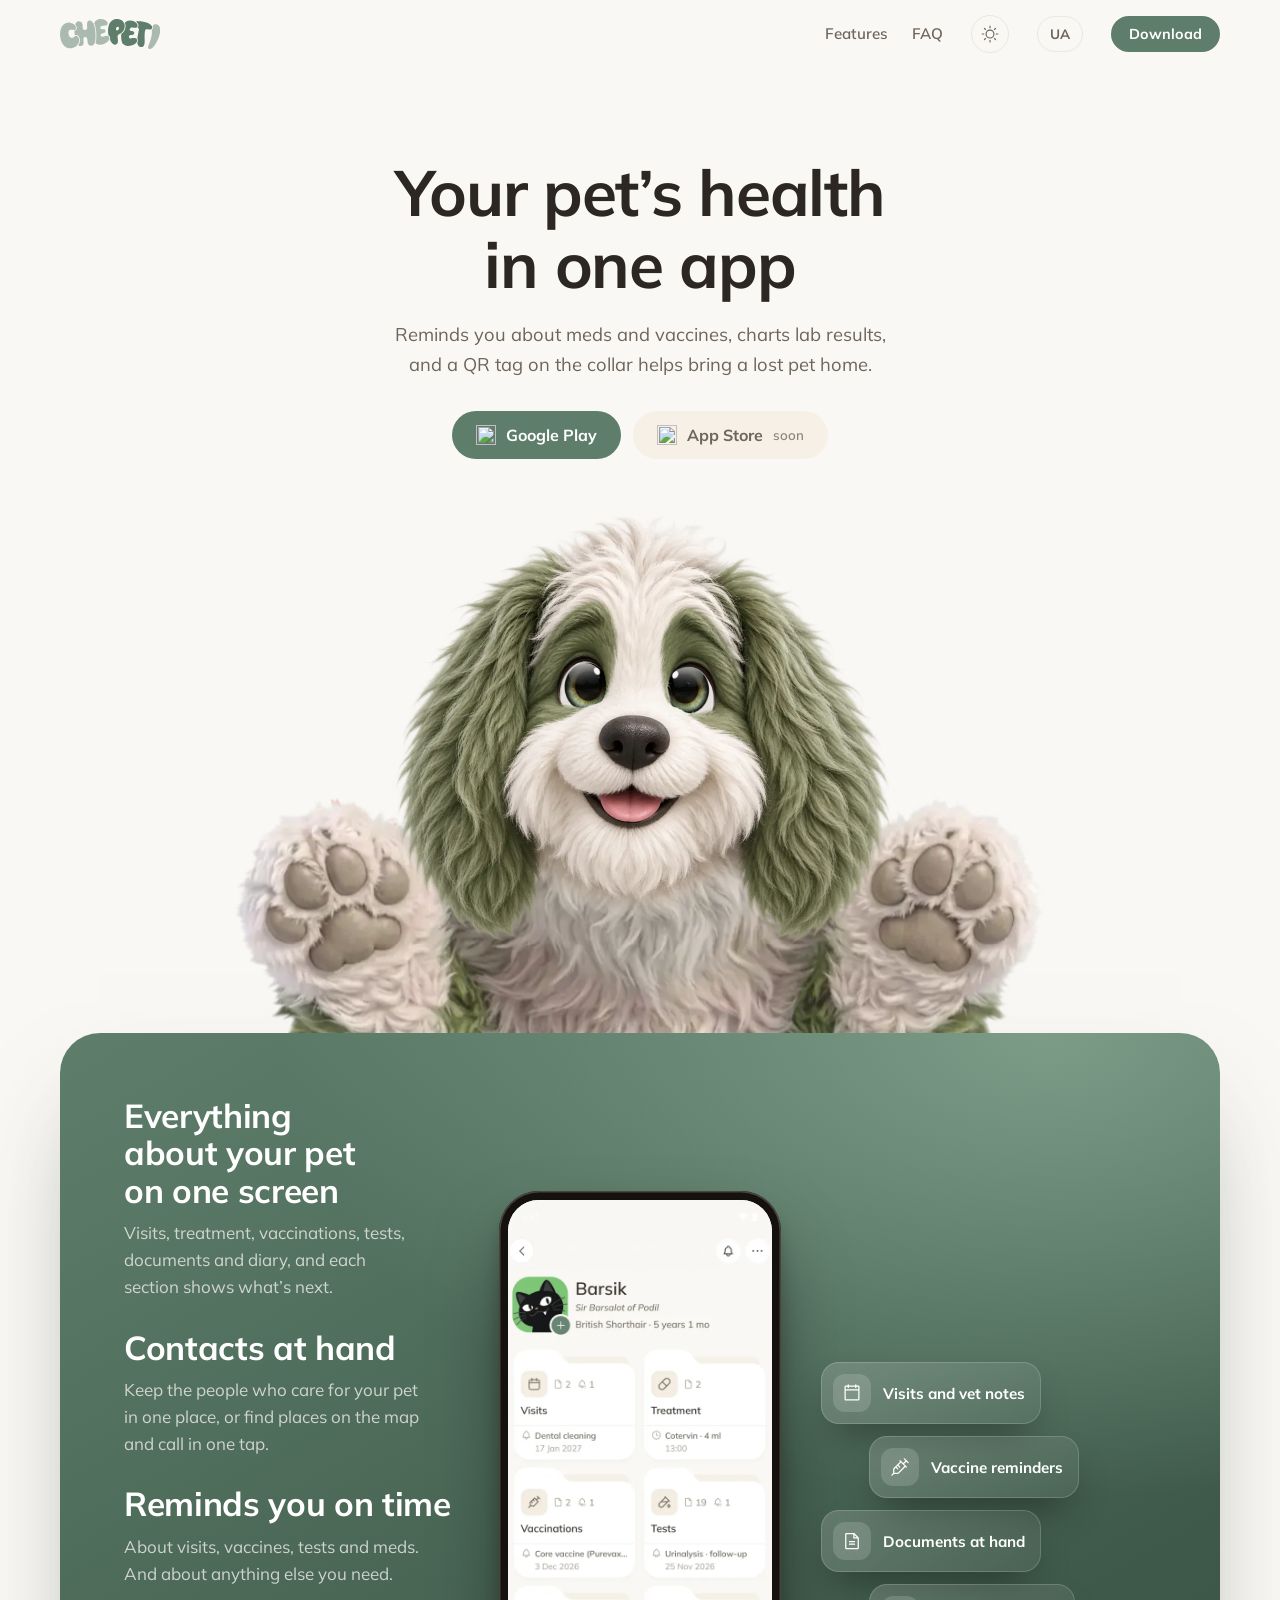
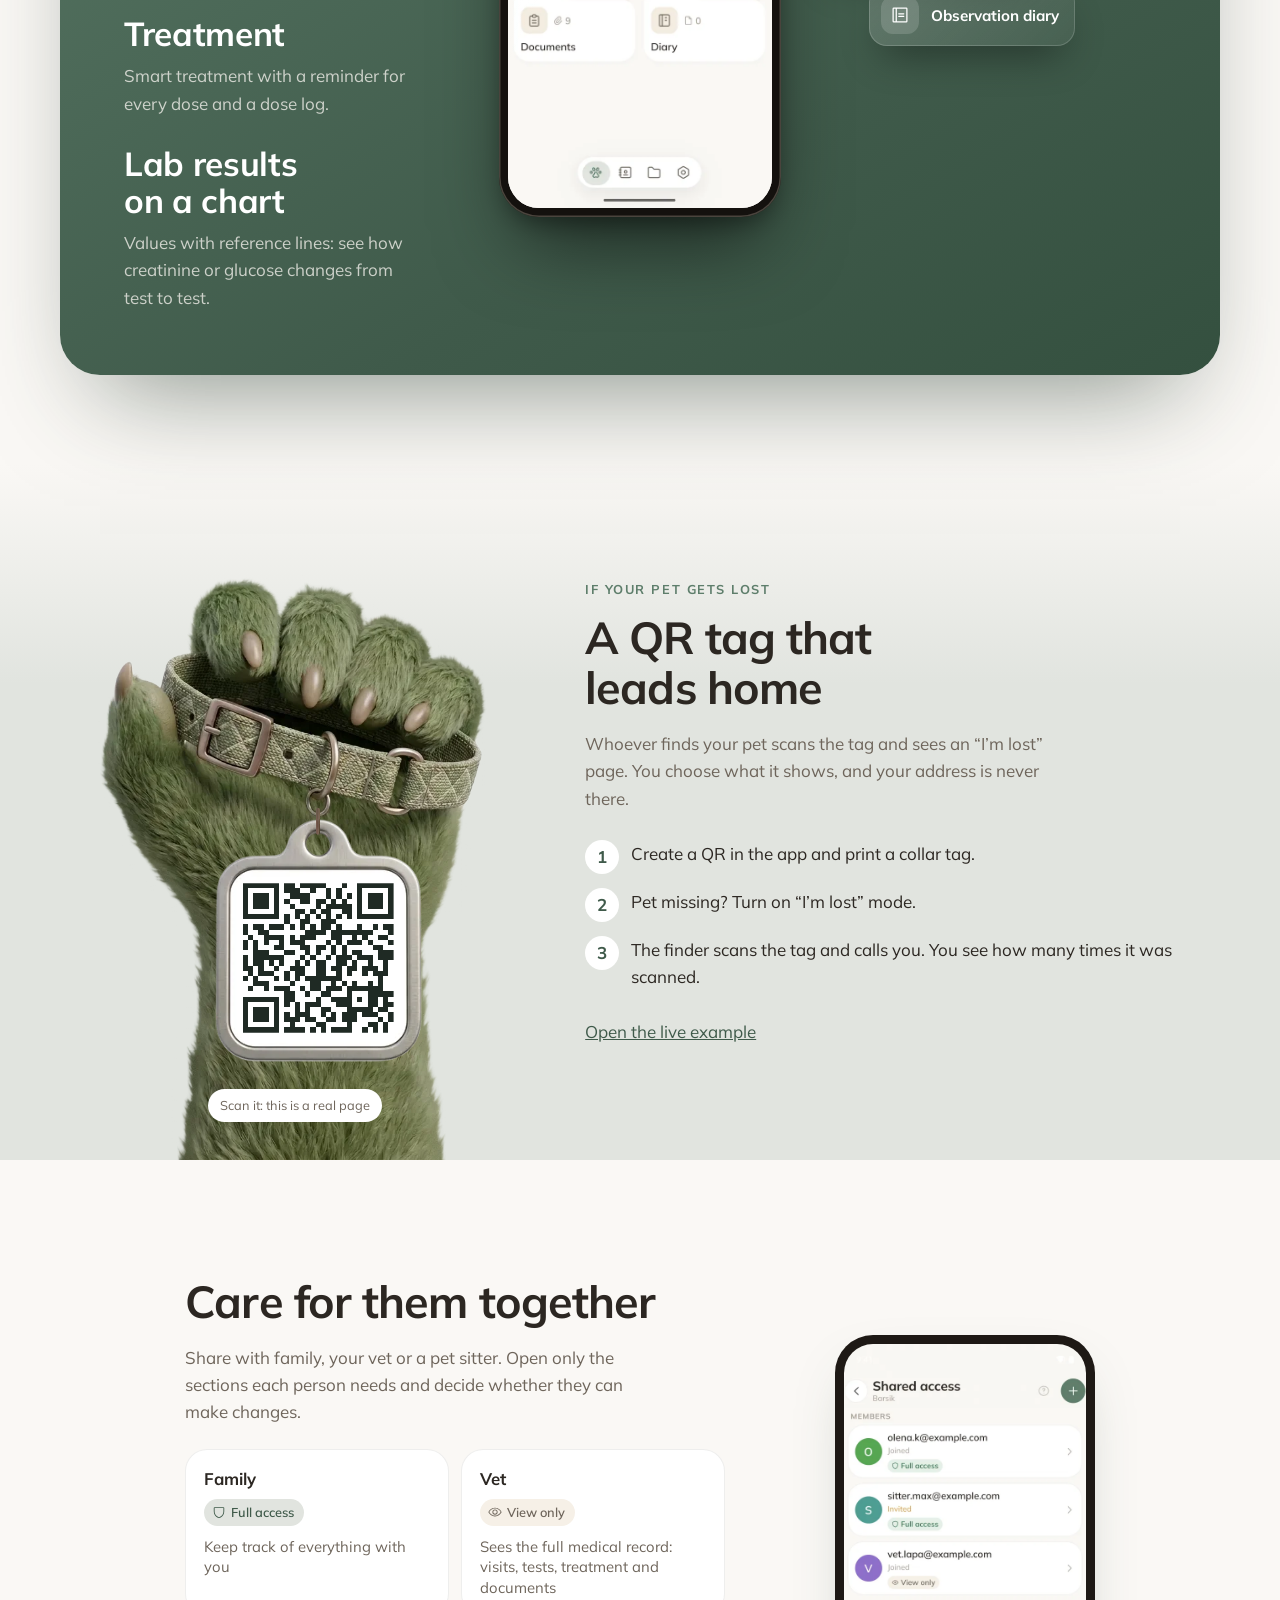
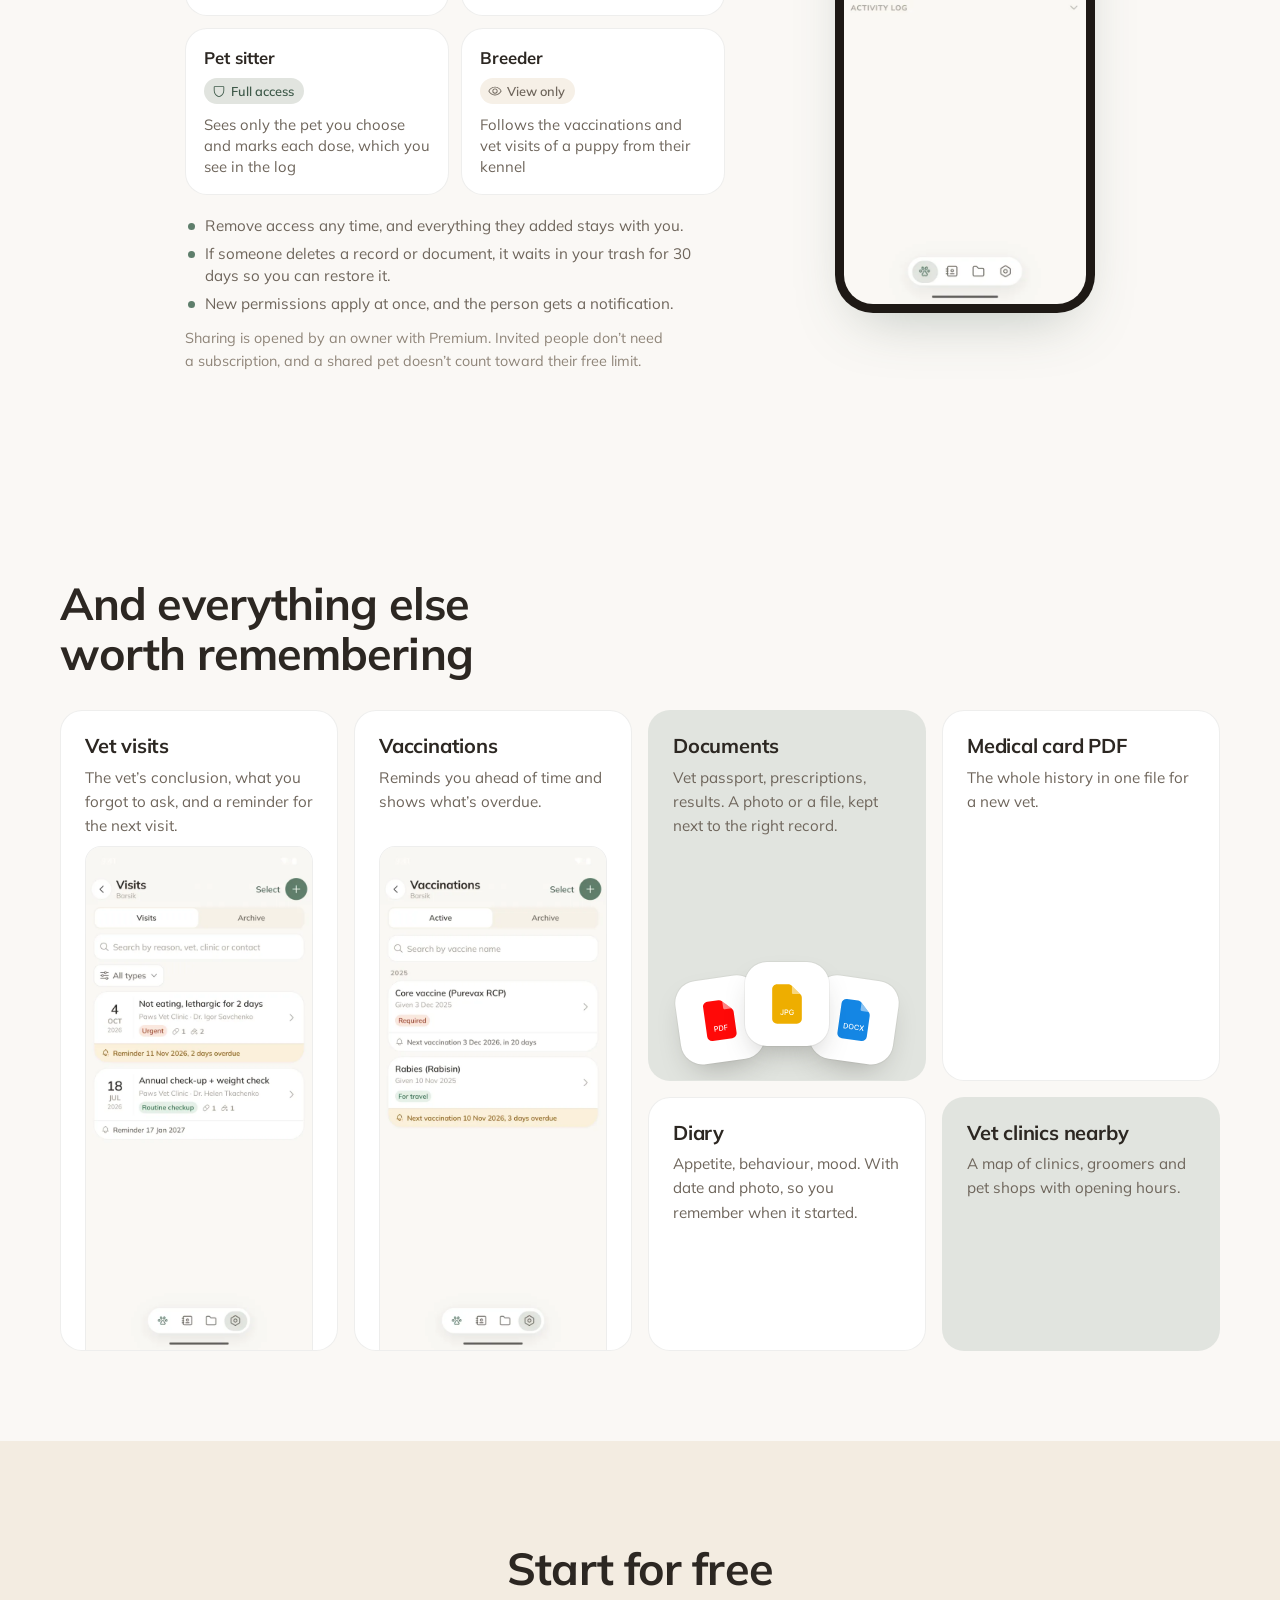
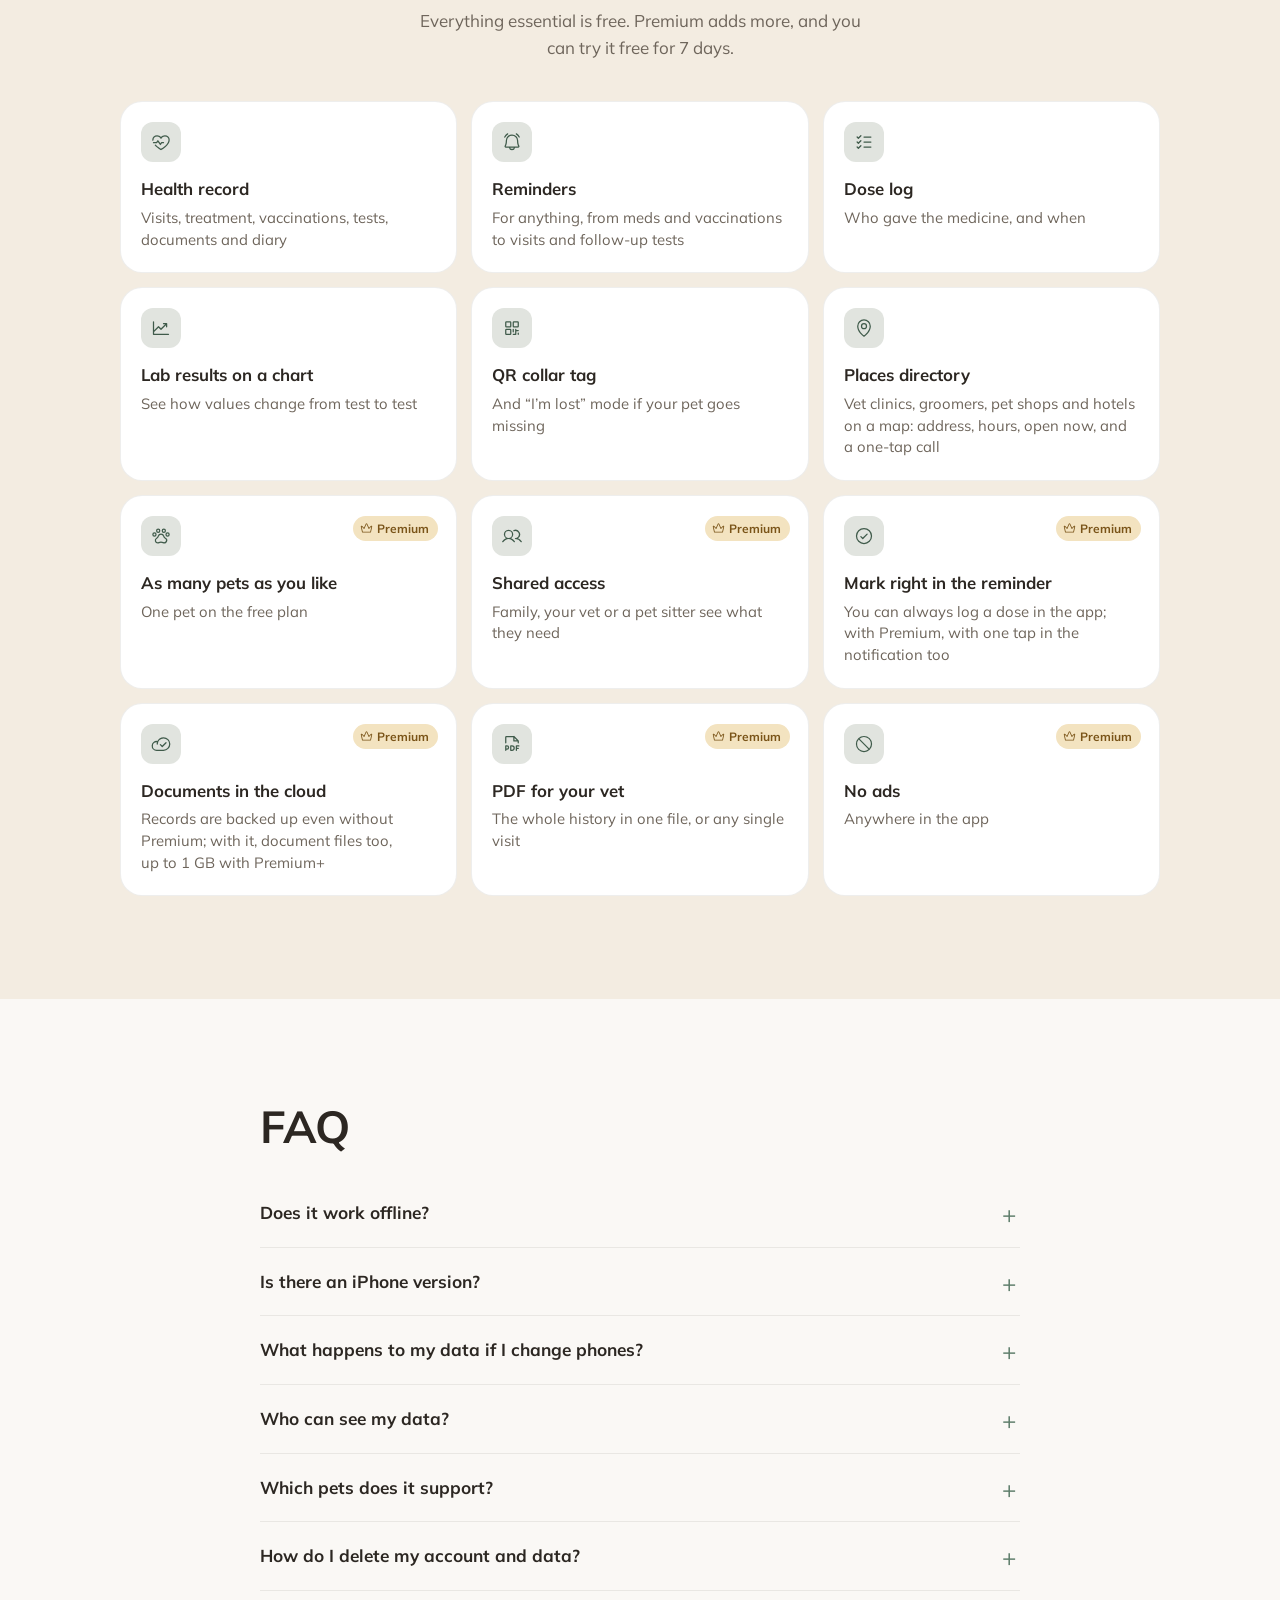
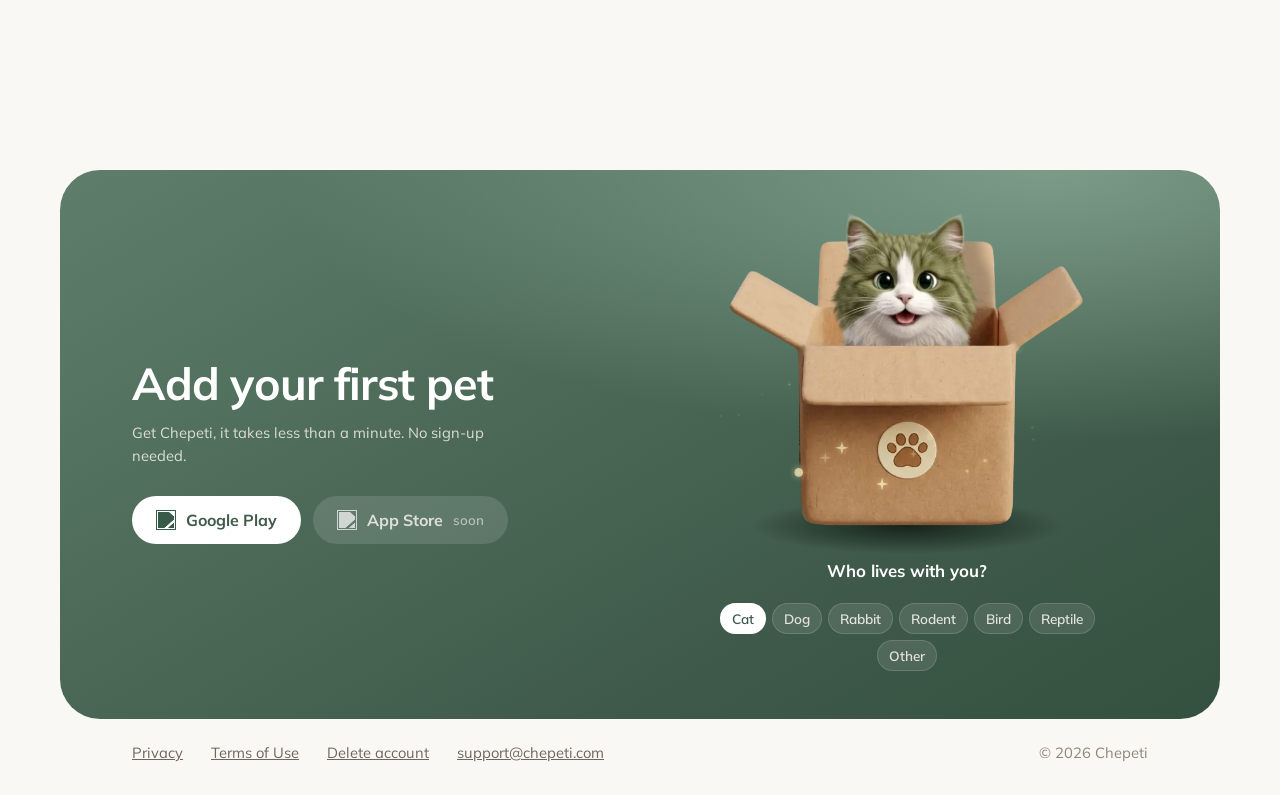
==== en/index.html @ 8994b9f1 "Лендінг: коробка — тінь на підлозі, рухається в такт хитанню Co-Authored-By: Claude Opus 5.5 <norepl" ====
<!DOCTYPE html>
<html lang="en">
<head>
<meta charset="utf-8">
<meta name="viewport" content="width=device-width, initial-scale=1">
<title>Chepeti: your pet’s vaccines, meds and tests in one app</title>
<meta name="description" content="Medication and vaccine reminders, lab results on a chart, documents, family sharing and a QR collar tag to bring a lost pet home.">
<link rel="canonical" href="https://chepeti.com/en/">
<link rel="alternate" hreflang="uk" href="https://chepeti.com/">
<link rel="alternate" hreflang="en" href="https://chepeti.com/en/">
<link rel="alternate" hreflang="x-default" href="https://chepeti.com/en/">
<meta name="theme-color" content="#FAF8F5" media="(prefers-color-scheme: light)">
<meta name="theme-color" content="#19120E" media="(prefers-color-scheme: dark)">
<meta property="og:type" content="website">
<meta property="og:title" content="Chepeti: your pet’s vaccines, meds and tests in one app">
<meta property="og:description" content="Medication and vaccine reminders, lab results on a chart, documents, family sharing and a QR collar tag to bring a lost pet home.">
<meta property="og:url" content="https://chepeti.com/en/">
<meta property="og:image" content="https://chepeti.com/assets/og-en.png">
<meta property="og:image:width" content="1200">
<meta property="og:image:height" content="630">
<meta name="twitter:card" content="summary_large_image">
<meta property="og:locale" content="en_US">
<link rel="icon" href="/assets/favicon.png">
<link rel="preload" href="/assets/fonts/Mulish_700Bold.ttf" as="font" type="font/ttf" crossorigin>
<link rel="stylesheet" href="/assets/landing.css?v=44ab7dd6">
<script>document.documentElement.classList.add('js');try{var th=localStorage.getItem('theme');if(th)document.documentElement.dataset.theme=th}catch(e){}</script>
<script src="https://cdnjs.cloudflare.com/ajax/libs/gsap/3.12.5/gsap.min.js" defer></script>
<script src="https://cdnjs.cloudflare.com/ajax/libs/gsap/3.12.5/ScrollTrigger.min.js" defer></script>
<script type="application/ld+json">{"@context": "https://schema.org", "@type": "MobileApplication", "name": "Chepeti", "operatingSystem": "Android", "applicationCategory": "LifestyleApplication", "inLanguage": ["uk", "en"], "description": "Medication and vaccine reminders, lab results on a chart, documents, family sharing and a QR collar tag to bring a lost pet home.", "url": "https://chepeti.com/en/", "installUrl": "https://play.google.com/store/apps/details?id=com.chepeti.app", "offers": {"@type": "Offer", "price": "0", "priceCurrency": "USD"}}</script>
<script type="application/ld+json">{"@context": "https://schema.org", "@type": "FAQPage", "mainEntity": [{"@type": "Question", "name": "Does it work offline?", "acceptedAnswer": {"@type": "Answer", "text": "Yes. Data lives on your phone and reminders arrive without a connection. You need internet for cloud backup, sharing and the QR page. Anything you add offline stays on your phone and goes to the cloud once you’re back online."}}, {"@type": "Question", "name": "Is there an iPhone version?", "acceptedAnswer": {"@type": "Answer", "text": "It’s on the way. Chepeti is on Google Play now, and the iPhone version is coming to the App Store."}}, {"@type": "Question", "name": "What happens to my data if I change phones?", "acceptedAnswer": {"@type": "Answer", "text": "If you’ve added and confirmed your email, sign in on the new phone and all your records come back: visits, treatment, vaccinations, tests and diary. With Premium, your document files come back too."}}, {"@type": "Question", "name": "Who can see my data?", "acceptedAnswer": {"@type": "Answer", "text": "Only you. Without an account everything stays on your phone; an account is only for cloud backup, QR and sharing. Analytics turn on only with your consent, and you can delete everything in one tap in the app."}}, {"@type": "Question", "name": "Which pets does it support?", "acceptedAnswer": {"@type": "Answer", "text": "Cats, dogs, rabbits, rodents, birds, reptiles and more."}}, {"@type": "Question", "name": "How do I delete my account and data?", "acceptedAnswer": {"@type": "Answer", "text": "In the app: Profile, then “Data and privacy”. Or on the account deletion page."}}]}</script>
</head>
<body>
<svg class="grid-bg" aria-hidden="true"></svg>
<header class="top"><div class="wrap">
  <a class="brand" href="/en/"><svg role="img" aria-label="Chepeti" xmlns="http://www.w3.org/2000/svg" viewBox="0 0 190.1 56.87"><defs><style>.lg-1{opacity:.5;}.lg-1,.lg-2{fill:currentColor;}</style></defs><path class="lg-1" d="M175.93,18.17c-.34.9-.87,1.61-1.55,2.14-.04.72-.07,1.66-.08,2.83l-.08,2.92c-.08,2.33-.28,4.26-.58,5.71-.71,3.45-1.69,6.97-2.91,10.46-.39,1.13-.88,2.46-1.45,3.99l-.66,1.69c-.22.62-.42,1.13-.58,1.55-.91,2.53-1.08,3.8-1.06,4.41.01,1.02.46,1.75,1.39,2.34,1.94,1.23,4.21.7,6.94-1.63,2.57-2.19,5.15-5.65,7.67-10.27,2.43-4.47,4.31-9.14,5.6-13.89,1.38-4.95,1.83-8.98,1.32-12h0c-.31-2.01-1.02-3.74-2.1-5.17-.97-1.26-2.17-2.21-3.55-2.8-1.01-.45-2.03-.68-3.04-.68-.29,0-.59.02-.88.06-1.3.17-2.34.66-3.18,1.5-.52.53-.97,1.23-1.35,2.05.7,1.58.77,3.19.14,4.79Z"/><path class="lg-2" d="M174.58,14.4c-.09-.24-.17-.48-.3-.73-.04-.08-.11-.17-.16-.25-.7-1.21-1.86-2.4-3.52-3.53-3.66-2.49-8.64-4.25-14.82-5.22-2.27-.36-4.38-.53-6.31-.53-2.15,0-4.07.23-5.79.66,1.77,1.27,3.12,2.72,4.01,4.34,1.3,2.36,1.35,4.55.14,6.51-.23.38-.52.7-.82,1,1.41.53,2.3,1.33,2.58,2.42.09.35.24.98-1.5,9.38-.55,2.74-.98,5.12-1.25,7.08-.08.54-.15,1.06-.22,1.58.97,1.27,1.31,2.95.99,5.03-.17,1.06-.58,2.08-1.21,3.07.3,1.96.98,3.68,2.07,5.11,1.58,2.08,3.57,3.06,5.98,2.98,1.54-.06,2.74-.59,3.68-1.65,1.83-2.05,2.63-6.05,2.36-11.9-.24-4.96-.21-9.25.08-12.75.44-5.27,1.3-6.48,2.01-6.94.68-.44,1.71-.61,3.16-.52l3.59.36c1.37.12,2.44.03,3.21-.27.14-.05.26-.12.39-.19.3-.15.57-.33.8-.56.34-.34.6-.76.79-1.27.43-1.09.43-2.14.06-3.2Z"/><path class="lg-2" d="M133.84,16.86c.82-.45,1.93-.64,3.41-.61.46,0,1.08.04,1.85.11l.72.07h0l1.14.11c.96.08,1.77.08,2.44.01h0c.33-.03.64-.07.89-.14.3-.08.57-.18.83-.31.61-.3,1.09-.72,1.45-1.3.9-1.46.85-3.06-.17-4.9-.95-1.71-2.51-3.21-4.61-4.5-.19-.11-.35-.24-.54-.35-.1-.06-.21-.1-.31-.15h0c-.29-.15-.58-.28-.86-.42h0c-2.18-1.03-4.45-1.62-6.78-1.7-.13,0-.27,0-.4,0-2.91,0-5.56.83-7.87,2.47-.71.51-1.39,1.16-2.05,1.93.7,1.57,1.13,3.29,1.26,5.15.26,3.6-.59,7.07-2.54,10.29-1.44,2.38-3.35,4.34-5.66,5.87-.3,4.03-.18,7.76.39,11.09.7,4.03,1.95,6.9,3.73,8.52,1.74,1.6,4.07,2.59,6.95,2.95,2.66.33,5.49.09,8.4-.71,2.83-.76,5.26-1.92,7.22-3.45.87-.69,1.55-1.42,2.1-2.16.27-.37.49-.74.68-1.12.29-.58.51-1.16.61-1.75.22-1.39.07-2.51-.42-3.4-.18-.32-.4-.6-.67-.86-.24-.23-.5-.44-.81-.62-1.85-1.09-4.73-1.22-8.56-.38-1.42.32-2.6.21-3.53-.34-.85-.47-1.38-1.24-1.5-2.24-.1-.93.14-1.76.72-2.47.66-.75,1.57-1.11,2.58-1.06,2.27.13,4.02-.2,5.2-1.01,1.01-.7,1.56-1.68,1.67-3.01.1-1.17-.3-2.09-1.22-2.81-1-.8-2.28-1.1-3.92-.93-2.6.27-3.31-1.31-3.5-2.28-.11-.71-.03-1.38.24-2.03.32-.7.79-1.22,1.41-1.56Z"/><path class="lg-2" d="M122.73,12.45c-.1-1.38-.38-2.67-.83-3.87-.11-.28-.22-.56-.34-.83-.12-.26-.24-.51-.38-.76-.56-1.03-1.26-1.98-2.12-2.83-2.44-2.41-5.77-3.77-9.89-4.04-.42-.02-.83-.04-1.24-.04-3.81,0-7.07,1.08-9.71,3.21-2.65,2.1-4.61,5.19-5.84,9.19-1.14,3.69-1.58,7.85-1.29,12.36.14,2.1.43,4.15.86,6.13,2.11,1.01,3.18,2.95,3.15,5.8,0,.79-.15,1.58-.41,2.37,1.26,2.74,2.66,4.97,4.18,6.6,1.6,1.7,3.25,2.68,4.9,2.91,1.46.21,2.7-.15,3.8-1.12,1.09-.98,1.8-2.38,2.1-4.14.21-1.27.23-2.76.07-4.42-.05-.49-.13-1.17-.24-2.06l-.15-.97c-.06-.4-.09-.73-.1-1.01-.15-1.44-.08-2.6.22-3.48.45-1.17,1.34-2.03,2.67-2.6.87-.37,1.7-.8,2.48-1.27.28-.17.53-.38.8-.57.28-.19.55-.39.81-.59,1.67-1.29,3.1-2.82,4.21-4.65,1.77-2.93,2.55-6.08,2.31-9.35ZM111.32,19.64c-.45.82-1.06,1.42-1.81,1.76-.38.18-.76.27-1.13.27-.4,0-.78-.1-1.14-.31-.48-.29-1.07-.87-1.17-2.01-.1-.83.08-1.67.53-2.47.45-.83,1.05-1.42,1.77-1.76,1.04-.48,1.83-.24,2.3.04.48.28,1.09.86,1.19,2.01.1.83-.08,1.67-.53,2.48Z"/><path class="lg-1" d="M93.56,36.44c-.04-1.29-.38-2.29-.99-3.03-.28-.33-.61-.61-1.01-.84-.18-.11-.34-.24-.55-.32-.11-.04-.23-.07-.34-.11-1.97-.63-4.71-.29-8.17,1.05-1.35.54-2.55.61-3.54.21-.91-.33-1.54-1.02-1.81-1.98-.24-.9-.12-1.76.36-2.56.55-.85,1.35-1.33,2.4-1.45,2.26-.22,3.94-.82,4.99-1.8.89-.84,1.29-1.9,1.22-3.24-.07-1.17-.6-2.02-1.62-2.59-1.11-.63-2.42-.73-4.01-.32-2.53.67-3.46-.79-3.79-1.71-.21-.69-.23-1.36-.05-2.04.21-.74.6-1.33,1.17-1.76.74-.58,1.82-.95,3.29-1.13.45-.07,1.07-.13,1.85-.18l1.86-.1c1.43-.11,2.53-.33,3.27-.64.98-.42,1.64-1.05,2.02-1.94.68-1.58.39-3.16-.89-4.82-1.29-1.68-3.24-3.02-5.8-4-2.03-.75-4.1-1.13-6.15-1.13-.68,0-1.36.04-2.04.12-3.04.4-5.67,1.65-7.81,3.72-1.02,1-1.92,2.33-2.69,3.97,2.22,4.33,3.52,9.91,3.88,16.59.46,8.68.27,15.05-.58,18.93-.18.83-.41,1.58-.66,2.3.48.53.98.98,1.51,1.33,1.95,1.31,4.39,1.94,7.3,1.84,2.68-.09,5.44-.76,8.2-2,2.69-1.19,4.92-2.72,6.64-4.53.96-1.04,1.63-2.07,2.06-3.1.15-.35.29-.69.37-1.03.11-.46.17-.91.18-1.36,0-.12-.03-.22-.03-.33Z"/><path class="lg-2" d="M91.46,10.58c.08-.19.14-.37.2-.56-.09.22-.18.44-.26.67.02-.04.04-.07.06-.11Z"/><path class="lg-1" d="M67.08,24.49c-.32-5.87-1.38-10.82-3.15-14.77-.15-.33-.3-.64-.45-.96-.05-.11-.1-.22-.15-.32-.1-.19-.21-.36-.31-.54-2.09-3.76-4.46-5.42-7.18-5.04-2.02.31-3.33,1.34-4.01,3.16-.74,1.9-.85,4.82-.35,8.7.24,1.98-.07,3.55-.94,4.67-.78,1.02-1.85,1.54-3.18,1.55h-.04c-1.35,0-2.44-.52-3.22-1.53-.75-1-1.11-2.34-1.07-3.98.08-3.94-.54-6.86-1.83-8.67-1.13-1.56-2.83-2.39-5.18-2.55-.17-.01-.34-.02-.51-.02-1.63,0-3.04.57-4.31,1.75-1.12,1.05-1.93,2.46-2.46,4.16.06.06.13.11.19.18,1.22,1.26,2.06,2.67,2.51,4.19.43,1.42.48,2.8.13,4.1-.37,1.3-1.07,2.3-2.07,2.98-.64.44-1.36.67-2.13.74.02,1.36.08,2.76.18,4.21.11,1.52.28,3.02.47,4.51.15-.07.29-.15.44-.21,1.21-.48,2.41-.58,3.57-.3,2.62.63,4.41,2.89,5.31,6.71.98,4.08.23,7.99-2.23,11.6-.16.23-.34.45-.5.67.22.19.44.37.67.53,1.54,1.11,3.13,1.45,4.87,1.05,3.86-.94,5.32-4.04,4.46-9.46-.5-3.11-.29-5.22.63-6.44.52-.69,1.24-1.08,2.14-1.16,1.24-.11,2.32.31,3.11,1.23.94,1.14,1.44,2.9,1.53,5.4.14,3.66.93,6.41,2.37,8.17,1.29,1.58,2.93,2.25,5.06,2.06,2.87-.26,4.91-1.89,6.19-4.93.12-.27.22-.56.33-.85.1-.3.2-.61.29-.93.11-.38.22-.75.31-1.17.82-3.74,1-9.96.55-18.5Z"/><path class="lg-1" d="M35.85,37.59h0c-.77-3.26-2.14-5.08-4.19-5.58-.88-.21-1.75-.13-2.68.24-.25.1-.49.22-.73.35-.24.13-.47.28-.7.44-.23.17-.46.35-.67.55-.18.16-.35.33-.52.51-.99,1.06-2.14,1.62-3.4,1.68-1.16.07-2.32-.32-3.42-1.15-1.06-.83-1.91-1.97-2.54-3.38-.67-1.54-1.01-3.26-1.01-5.14-.01-3.67,1.86-5.05,3.44-5.56,1.53-.49,3.65-.45,6.45.11.07.01.12.02.19.03.2.04.38.05.56.07.26.02.52.01.76-.02.46-.07.88-.23,1.27-.49.71-.48,1.19-1.17,1.46-2.12.27-.99.23-2.08-.12-3.21-.32-1.09-.9-2.1-1.69-3.04-.14-.17-.28-.34-.44-.51-.06-.07-.13-.12-.2-.19-.21-.21-.42-.41-.64-.61-2.16-1.91-4.71-3.1-7.6-3.54-.85-.14-1.7-.2-2.55-.2-2.15,0-4.27.44-6.32,1.3-3.65,1.53-6.46,4.56-8.38,9.01C.06,22.08-.51,27.97.46,34.66c1.1,7.56,3.88,13.24,8.25,16.88,2.02,1.72,4.32,2.87,6.82,3.42,2.5.56,5.15.5,7.87-.17,3.82-.93,6.88-2.69,9.15-5.23.17-.19.34-.38.51-.58.16-.2.32-.42.47-.63.11-.15.23-.29.33-.44,2.23-3.28,2.89-6.66,2-10.34Z"/></svg></a>
  <nav aria-label="Features"><a href="#features">Features</a><a href="#faq">FAQ</a></nav>
  <button class="theme" type="button" aria-label="Light or dark theme" title="Light or dark theme"><i class="sun"></i><i class="moon"></i></button>
  <a class="lang" href="/" hreflang="uk">UA</a>
  <details class="dl"><summary class="btn btn-primary btn-sm">Download</summary><div class="dl-menu"><a class="btn btn-primary" href="https://play.google.com/store/apps/details?id=com.chepeti.app" rel="noopener"><img class="mono" src="https://cdn.simpleicons.org/googleplay/ffffff" alt="" width="20" height="20">Google Play</a><span class="btn btn-soon" aria-disabled="true"><img src="https://cdn.simpleicons.org/apple/8F8579" alt="" width="20" height="20">App Store <small>soon</small></span></div></details>
</div></header>

<main>
<section class="tour" id="features"><div class="tour-stage">
  <div class="tour-intro"><div class="wrap">
    <h1>Your pet’s health in one app</h1>
    <p class="lead">Reminds you about meds and vaccines, charts lab results, and a QR tag on the collar helps bring a lost pet home.</p>
    <div class="cta-row"><a class="btn btn-primary" href="https://play.google.com/store/apps/details?id=com.chepeti.app" rel="noopener"><img class="mono" src="https://cdn.simpleicons.org/googleplay/ffffff" alt="" width="20" height="20">Google Play</a><span class="btn btn-soon" aria-disabled="true"><img src="https://cdn.simpleicons.org/apple/8F8579" alt="" width="20" height="20">App Store <small>soon</small></span></div>
    <div class="dog" aria-hidden="true">
      <img class="body" src="/assets/dog/body.webp" alt="" width="1200" height="1200">
      <img class="eye eye-l" src="/assets/dog/eye-l.webp" alt="" width="226" height="226">
      <img class="eye eye-r" src="/assets/dog/eye-r.webp" alt="" width="226" height="226">
      <img class="head" src="/assets/dog/head.webp" alt="" width="1000" height="1000" fetchpriority="high">
    </div>
  </div></div>
  <div class="tour-card" data-an="{&quot;dec&quot;: &quot;.&quot;, &quot;prev&quot;: &quot;previous&quot;, &quot;norm&quot;: &quot;Reference&quot;, &quot;dates&quot;: [&quot;09.12&quot;, &quot;02.01&quot;, &quot;26.01&quot;, &quot;19.02&quot;, &quot;15.03&quot;, &quot;08.04&quot;, &quot;02.05&quot;, &quot;26.05&quot;, &quot;19.06&quot;, &quot;13.07&quot;, &quot;06.08&quot;, &quot;30.08&quot;, &quot;23.09&quot;, &quot;17.10&quot;, &quot;10.11&quot;], &quot;metrics&quot;: [{&quot;name&quot;: &quot;Creatinine&quot;, &quot;unit&quot;: &quot;µmol/L&quot;, &quot;v&quot;: [118, 124, 121, 135, 142, 150, 168, 181, 176, 205, 219, 196, 184, 172, 165], &quot;ref&quot;: [71, 212]}, {&quot;name&quot;: &quot;Glucose&quot;, &quot;unit&quot;: &quot;mmol/L&quot;, &quot;v&quot;: [5.1, 5.6, 4.8, 6.2, 5.9, 7.4, 9.1, 8.6, 6.8, 6.1, 5.7, 5.4, 6.0, 5.8, 5.5], &quot;ref&quot;: [3.9, 8.3]}, {&quot;name&quot;: &quot;ALT&quot;, &quot;unit&quot;: &quot;U/L&quot;, &quot;v&quot;: [45, 52, 48, 61, 58, 74, 96, 138, 112, 88, 70, 64, 59, 55, 51], &quot;ref&quot;: [12, 130]}], &quot;rows&quot;: [{&quot;title&quot;: &quot;Blood chemistry&quot;, &quot;date&quot;: &quot;10 Nov 2026&quot;, &quot;series&quot;: 14}, {&quot;title&quot;: &quot;Blood chemistry&quot;, &quot;date&quot;: &quot;17 Oct 2026&quot;, &quot;series&quot;: 13}, {&quot;title&quot;: &quot;Urinalysis&quot;, &quot;date&quot;: &quot;9 Oct 2026&quot;, &quot;vals&quot;: [[&quot;pH&quot;, &quot;6.8&quot;], [&quot;Specific gravity&quot;, &quot;1.035&quot;]]}, {&quot;title&quot;: &quot;Complete blood count&quot;, &quot;date&quot;: &quot;4 Oct 2026&quot;, &quot;vals&quot;: [[&quot;White blood cells&quot;, &quot;14.2×10⁹/L&quot;]]}]}"><div class="tour-steps" aria-hidden="true"><span></span><span></span><span></span><span></span><span></span></div><div class="tour-grid">
    <div class="tour-texts"><div><h3>Everything about your pet on one screen</h3><p>Visits, treatment, vaccinations, tests, documents and diary, and each section shows what’s next.</p></div><div><h3>Contacts at hand</h3><p>Keep the people who care for your pet in one place, or find places on the map and call in one tap.</p></div><div><h3>Reminds you on time</h3><p>About visits, vaccines, tests and meds. And about anything else you need.</p></div><div><h3>Treatment</h3><p>Smart treatment with a reminder for every dose and a dose log.</p></div><div><h3>Lab results on a chart</h3><p>Values with reference lines: see how creatinine or glucose changes from test to test.</p></div></div>
    <div class="tour-tilt"><div class="tour-phone"><div class="screens"><img src="/assets/screens/en-03-pet.webp" alt="Everything about your pet on one screen" width="600" height="1333" fetchpriority="high"><img src="/assets/screens/en-13-places.webp" alt="Contacts at hand" width="600" height="1333" loading="lazy"><img src="/assets/screens/en-18-reminders.webp" alt="Reminds you on time" width="600" height="1333" loading="lazy"><img src="/assets/screens/en-05-med.webp" alt="Treatment" width="600" height="1333" loading="lazy"><img src="/assets/screens/en-07-analyses.webp" alt="Lab results on a chart" width="600" height="1333" loading="lazy"><button type="button" class="an-spot" style="top:32.3%;height:10%" aria-label="Hover over a test 1"></button><button type="button" class="an-spot" style="top:43.8%;height:10%" aria-label="Hover over a test 2"></button><button type="button" class="an-spot" style="top:55.3%;height:13.3%" aria-label="Hover over a test 3"></button><button type="button" class="an-spot" style="top:70.3%;height:15.8%" aria-label="Hover over a test 4"></button></div></div></div>
    <div class="tour-badges"><div class="badge-set"><div class="badge" style="--m:0"><i style="--ic:url(/assets/icons/calendar-blank.svg)"></i><b>Visits and vet notes</b></div><div class="badge" style="--m:1"><i style="--ic:url(/assets/icons/syringe.svg)"></i><b>Vaccine reminders</b></div><div class="badge" style="--m:2"><i style="--ic:url(/assets/icons/file-text.svg)"></i><b>Documents at hand</b></div><div class="badge" style="--m:3"><i style="--ic:url(/assets/icons/notebook.svg)"></i><b>Observation diary</b></div></div><div class="badge-set"><div class="badge" style="--m:0"><i style="--ic:url(/assets/icons/first-aid.svg)"></i><b>Vet clinics</b></div><div class="badge" style="--m:1"><i style="--ic:url(/assets/icons/scissors.svg)"></i><b>Groomers</b></div><div class="badge" style="--m:2"><i style="--ic:url(/assets/icons/storefront.svg)"></i><b>Pet shops</b></div><div class="badge" style="--m:3"><i style="--ic:url(/assets/icons/bed.svg)"></i><b>Pet hotels</b></div><div class="badge" style="--m:4"><i style="--ic:url(/assets/icons/dog.svg)"></i><b>Trainers</b></div></div><div class="badge-set"><div class="badge" style="--m:0"><i style="--ic:url(/assets/icons/bell-ringing.svg)"></i><b>Call the clinic</b></div><div class="badge" style="--m:1"><i style="--ic:url(/assets/icons/bell-ringing.svg)"></i><b>Take a urine test</b></div><div class="badge" style="--m:2"><i style="--ic:url(/assets/icons/bell-ringing.svg)"></i><b>Vaccine time: myxomatosis</b></div></div><div class="badge-set"><div class="badge" style="--m:0"><i style="--ic:url(/assets/icons/check-circle.svg)"></i><b>Mark a dose as given</b></div><div class="badge" style="--m:1"><i style="--ic:url(/assets/icons/calendar-check.svg)"></i><b>Daily doses</b></div><div class="badge" style="--m:2"><i style="--ic:url(/assets/icons/arrows-clockwise.svg)"></i><b>Every few days</b></div><div class="badge" style="--m:3"><i style="--ic:url(/assets/icons/hand-pointing.svg)"></i><b>As needed</b></div><div class="badge" style="--m:4"><i style="--ic:url(/assets/icons/camera.svg)"></i><b>Medicine photos</b></div><div class="badge" style="--m:5"><i style="--ic:url(/assets/icons/list-checks.svg)"></i><b>Log: who gave it and when</b></div></div><div class="badge-set an-set"><div class="an-tip" aria-live="polite"></div></div></div>
  </div></div>
</div></section>

<section class="lost" id="lost"><div class="wrap">
  <div class="lost-visual reveal">
    <div class="paw">
      <img class="paw-arm" src="/assets/paw/paw.webp" alt="" width="670" height="904" loading="lazy">
      <span class="paw-tag"><img src="/assets/paw/badge.webp" alt="" width="670" height="904" loading="lazy"><a class="paw-qr" href="https://p.chepeti.com/7pMdRuCH4Ah" rel="noopener"><img src="/assets/paw/qr.svg" alt="QR code of the live example" width="29" height="29" loading="lazy"></a></span>
      <img class="paw-ring" src="/assets/paw/ring.webp" alt="" width="670" height="904" loading="lazy">
      <span class="paw-cap">Scan it: this is a real page</span>
    </div>
  </div>
  <div class="reveal" style="--i:1">
    <p class="eyebrow">If your pet gets lost</p>
    <h2 style="margin-top:12px">A QR tag that leads home</h2>
    <p class="sub">Whoever finds your pet scans the tag and sees an “I’m lost” page. You choose what it shows, and your address is never there.</p>
    <ol class="steps"><li>Create a QR in the app and print a collar tag.</li><li>Pet missing? Turn on “I’m lost” mode.</li><li>The finder scans the tag and calls you. You see how many times it was scanned.</li></ol>
    <a href="https://p.chepeti.com/7pMdRuCH4Ah" rel="noopener">Open the live example</a>
  </div>
</div></section>

<section class="family"><div class="wrap">
  <div class="fam-visual reveal"><div class="phone"><img src="/assets/screens/en-19-sharing.webp" alt="The “Shared access” screen: three people with different permissions" width="600" height="1333" loading="lazy" style="object-position:top"></div></div>
  <div class="reveal" style="--i:1">
    <h2>Care for them together</h2>
    <p class="sub">Share with family, your vet or a pet sitter. Open only the sections each person needs and decide whether they can make changes.</p>
    <ul class="roles"><li><b>Family</b><span class="lv0"><i style="--ic:url(/assets/icons/shield.svg)"></i>Full access</span><p>Keep track of everything with you</p></li><li><b>Vet</b><span class="lv1"><i style="--ic:url(/assets/icons/eye.svg)"></i>View only</span><p>Sees the full medical record: visits, tests, treatment and documents</p></li><li><b>Pet sitter</b><span class="lv0"><i style="--ic:url(/assets/icons/shield.svg)"></i>Full access</span><p>Sees only the pet you choose and marks each dose, which you see in the log</p></li><li><b>Breeder</b><span class="lv1"><i style="--ic:url(/assets/icons/eye.svg)"></i>View only</span><p>Follows the vaccinations and vet visits of a puppy from their kennel</p></li></ul>
    <ul class="fam-facts"><li>Remove access any time, and everything they added stays with you.</li><li>If someone deletes a record or document, it waits in your trash for 30 days so you can restore it.</li><li>New permissions apply at once, and the person gets a notification.</li></ul>
    <p class="fam-prem">Sharing is opened by an owner with Premium. Invited people don’t need a subscription, and a shared pet doesn’t count toward their free limit.</p>
  </div>
</div></section>

<section class="more"><div class="wrap">
  <h2 class="reveal">And everything else worth remembering</h2>
  <div class="bento">
    <div class="cell shot reveal"><h3>Vet visits</h3><p>The vet’s conclusion, what you forgot to ask, and a reminder for the next visit.</p><img src="/assets/screens/en-10-visits.webp" alt="List of vet visits" width="600" height="1333" loading="lazy"></div>
    <div class="cell shot reveal" style="--i:1"><h3>Vaccinations</h3><p>Reminds you ahead of time and shows what’s overdue.</p><img src="/assets/screens/en-09-vaccines.webp" alt="List of vaccinations with reminders" width="600" height="1333" loading="lazy"></div>
    <div class="cell tint docs reveal" style="--i:2"><h3>Documents</h3><p>Vet passport, prescriptions, results. A photo or a file, kept next to the right record.</p><div class="formats" aria-hidden="true"><span><img src="/assets/file-pdf.svg" alt="" width="56" height="56"></span><span><img src="/assets/file-jpg.svg" alt="" width="56" height="56"></span><span><img src="/assets/file-docx.svg" alt="" width="56" height="56"></span></div></div>
    <div class="cell reveal" style="--i:3"><h3>Medical card PDF</h3><p>The whole history in one file for a new vet.</p></div>
    <div class="cell reveal" style="--i:2"><h3>Diary</h3><p>Appetite, behaviour, mood. With date and photo, so you remember when it started.</p></div>
    <div class="cell tint reveal" style="--i:3"><h3>Vet clinics nearby</h3><p>A map of clinics, groomers and pet shops with opening hours.</p></div>
  </div>
</div></section>

<section class="plans" id="plans"><div class="wrap">
  <h2 class="reveal">Start for free</h2>
  <p class="sub reveal">Everything essential is free. Premium adds more, and you can try it free for 7 days.</p>
  <ul class="feats"><li class="reveal" style="--i:0"><i style="--ic:url(/assets/icons/heartbeat.svg)"></i><b>Health record</b><p>Visits, treatment, vaccinations, tests, documents and diary</p></li><li class="reveal" style="--i:1"><i style="--ic:url(/assets/icons/bell-ringing.svg)"></i><b>Reminders</b><p>For anything, from meds and vaccinations to visits and follow-up tests</p></li><li class="reveal" style="--i:2"><i style="--ic:url(/assets/icons/list-checks.svg)"></i><b>Dose log</b><p>Who gave the medicine, and when</p></li><li class="reveal" style="--i:0"><i style="--ic:url(/assets/icons/chart-line-up.svg)"></i><b>Lab results on a chart</b><p>See how values change from test to test</p></li><li class="reveal" style="--i:1"><i style="--ic:url(/assets/icons/qr-code.svg)"></i><b>QR collar tag</b><p>And “I’m lost” mode if your pet goes missing</p></li><li class="reveal" style="--i:2"><i style="--ic:url(/assets/icons/map-pin.svg)"></i><b>Places directory</b><p>Vet clinics, groomers, pet shops and hotels on a map: address, hours, open now, and a one-tap call</p></li><li class="reveal pro" style="--i:0"><i style="--ic:url(/assets/icons/paw-print.svg)"></i><b>As many pets as you like</b><p>One pet on the free plan</p><span class="pro-chip"><i style="--ic:url(/assets/icons/crown-simple.svg)"></i>Premium</span></li><li class="reveal pro" style="--i:1"><i style="--ic:url(/assets/icons/users.svg)"></i><b>Shared access</b><p>Family, your vet or a pet sitter see what they need</p><span class="pro-chip"><i style="--ic:url(/assets/icons/crown-simple.svg)"></i>Premium</span></li><li class="reveal pro" style="--i:2"><i style="--ic:url(/assets/icons/check-circle.svg)"></i><b>Mark right in the reminder</b><p>You can always log a dose in the app; with Premium, with one tap in the notification too</p><span class="pro-chip"><i style="--ic:url(/assets/icons/crown-simple.svg)"></i>Premium</span></li><li class="reveal pro" style="--i:0"><i style="--ic:url(/assets/icons/cloud-check.svg)"></i><b>Documents in the cloud</b><p>Records are backed up even without Premium; with it, document files too, up to 1 GB with Premium+</p><span class="pro-chip"><i style="--ic:url(/assets/icons/crown-simple.svg)"></i>Premium</span></li><li class="reveal pro" style="--i:1"><i style="--ic:url(/assets/icons/file-pdf.svg)"></i><b>PDF for your vet</b><p>The whole history in one file, or any single visit</p><span class="pro-chip"><i style="--ic:url(/assets/icons/crown-simple.svg)"></i>Premium</span></li><li class="reveal pro" style="--i:2"><i style="--ic:url(/assets/icons/prohibit.svg)"></i><b>No ads</b><p>Anywhere in the app</p><span class="pro-chip"><i style="--ic:url(/assets/icons/crown-simple.svg)"></i>Premium</span></li></ul>
</div></section>

<section class="faq" id="faq"><div class="wrap">
  <h2>FAQ</h2>
  <details><summary>Does it work offline?</summary><p>Yes. Data lives on your phone and reminders arrive without a connection. You need internet for cloud backup, sharing and the QR page. Anything you add offline stays on your phone and goes to the cloud once you’re back online.</p></details><details><summary>Is there an iPhone version?</summary><p>It’s on the way. Chepeti is on Google Play now, and the iPhone version is coming to the App Store.</p></details><details><summary>What happens to my data if I change phones?</summary><p>If you’ve added and confirmed your email, sign in on the new phone and all your records come back: visits, treatment, vaccinations, tests and diary. With Premium, your document files come back too.</p></details><details><summary>Who can see my data?</summary><p>Only you. Without an account everything stays on your phone; an account is only for cloud backup, QR and sharing. Analytics turn on only with your consent, and you can delete everything in one tap in the app.</p></details><details><summary>Which pets does it support?</summary><p>Cats, dogs, rabbits, rodents, birds, reptiles and more.</p></details><details><summary>How do I delete my account and data?</summary><p>In the app: Profile, then “Data and privacy”. Or on the <a href="/en/delete-account.html">account deletion page</a>.</p></details>
</div></section>

</main>

<footer class="foot"><div class="foot-card">
  <div class="foot-cta">
    <div class="foot-text reveal"><h2>Add your first pet</h2><p>Get Chepeti, it takes less than a minute. No sign-up needed.</p><div class="cta-row"><a class="btn btn-primary" href="https://play.google.com/store/apps/details?id=com.chepeti.app" rel="noopener"><img class="mono" src="https://cdn.simpleicons.org/googleplay/ffffff" alt="" width="20" height="20">Google Play</a><span class="btn btn-soon" aria-disabled="true"><img src="https://cdn.simpleicons.org/apple/8F8579" alt="" width="20" height="20">App Store <small>soon</small></span></div></div>
    <div class="pb reveal" style="--i:1">
      <div class="pb-box" data-sp="cat" aria-hidden="true">
        <i class="pb-ground"></i>
        <img class="pb-back" src="/assets/box/back.webp" alt="" width="640" height="640">
        <div class="pb-cast"><img class="pb-mv" src="/assets/box/cat.webp" alt="" width="640" height="640"></div>
        <div class="pb-pit"><img class="pb-mv pb-pet" src="/assets/box/cat.webp" alt="" width="640" height="640"><i class="pb-mv pb-shade" style="--src:url(/assets/box/cat.webp)"></i></div>
        <img class="pb-front" src="/assets/box/front.webp" alt="" width="640" height="640">
      </div>
      <p class="pb-q">Who lives with you?</p>
      <div class="pb-kinds" role="radiogroup" aria-label="Who lives with you?"><button type="button" role="radio" aria-checked="true" data-sp="cat">Cat</button><button type="button" role="radio" aria-checked="false" data-sp="dog">Dog</button><button type="button" role="radio" aria-checked="false" data-sp="rabbit">Rabbit</button><button type="button" role="radio" aria-checked="false" data-sp="rodent">Rodent</button><button type="button" role="radio" aria-checked="false" data-sp="bird">Bird</button><button type="button" role="radio" aria-checked="false" data-sp="reptile">Reptile</button><button type="button" role="radio" aria-checked="false" data-sp="other">Other</button></div>
    </div>
  </div>
</div>
  <div class="foot-links">
    <a href="/en/privacy.html">Privacy</a><a href="/en/terms.html">Terms of Use</a><a href="/en/delete-account.html">Delete account</a>
    <a href="mailto:support@chepeti.com">support@chepeti.com</a>
    <span class="copy">© 2026 Chepeti</span>
  </div>
</footer>
<script src="/assets/landing.js?v=0fba9341" defer></script>
<script src="/assets/tour.js?v=3582ac54" defer></script>
<script src="/assets/analyses.js?v=65f1976d" defer></script>
<script src="/assets/dog.js?v=57c71c9b" defer></script>
<script src="/assets/petcard.js?v=4c0f94b0" defer></script>
</body>
</html>
---- assets/landing.css ----
/* Лендінг chepeti.com. Кольори, шрифт і скруглення — з токенів застосунку (chepeti-app/src/theme/tokens.ts, акцент sage),
   щоб сайт і застосунок виглядали одним продуктом. Радіуси: кнопки — pill, картки й рамки — 22px, телефон — 38px. */
@font-face { font-family: Mulish; src: url(fonts/Mulish_400Regular.ttf) format('truetype'); font-weight: 400; font-display: swap; }
@font-face { font-family: Mulish; src: url(fonts/Mulish_600SemiBold.ttf) format('truetype'); font-weight: 600; font-display: swap; }
@font-face { font-family: Mulish; src: url(fonts/Mulish_700Bold.ttf) format('truetype'); font-weight: 700; font-display: swap; }

:root {
  --paper: #FAF8F5; --paper2: #F3ECE1; --surface: #FFFFFF; --surface2: #F6F0E7;
  --ink: #2C2722; --ink2: #6E655B; --ink3: #8F8579;
  --line: rgba(44, 39, 34, .08);
  --accent: #5E7E6B; --accent-deep: #3F5A4A; --accent-on: #FFFFFF; --accent-tint: #E1E4DF;
  --danger: #BD4F32; --danger-tint: #FAE7DE;
  --ill-paper: #FFFFFF; --ill-cream: #F6F0E7; --ill-ink: #2C2722; --ill-tint: #E1E4DF;
  --shadow: 0 24px 60px -24px rgba(63, 90, 74, .35);
  --r: 22px; --r-phone: 38px;
  color-scheme: light;
}
@media (prefers-color-scheme: dark) {
  :root:not([data-theme="light"]) {
    --paper: #19120E; --paper2: #221913; --surface: #241B14; --surface2: #2E241B;
    --ink: #F3EBE0; --ink2: #B7AB9C; --ink3: #9A8F81;
    --line: rgba(243, 235, 224, .09);
    --accent: #82A88E; --accent-deep: #A9C7B2; --accent-on: #16221A; --accent-tint: #30332A;
    --danger: #E07A5F; --danger-tint: #3A231A;
    --ill-paper: #E2D5C4; --ill-cream: #5E4D3F; --ill-ink: #241A13; --ill-tint: rgba(48, 51, 42, .55);
    --shadow: 0 24px 60px -24px rgba(0, 0, 0, .6);
    color-scheme: dark;
  }
}
:root[data-theme="dark"] {
    --paper: #19120E; --paper2: #221913; --surface: #241B14; --surface2: #2E241B;
    --ink: #F3EBE0; --ink2: #B7AB9C; --ink3: #9A8F81;
    --line: rgba(243, 235, 224, .09);
    --accent: #82A88E; --accent-deep: #A9C7B2; --accent-on: #16221A; --accent-tint: #30332A;
    --danger: #E07A5F; --danger-tint: #3A231A;
    --ill-paper: #E2D5C4; --ill-cream: #5E4D3F; --ill-ink: #241A13; --ill-tint: rgba(48, 51, 42, .55);
    --shadow: 0 24px 60px -24px rgba(0, 0, 0, .6);
    color-scheme: dark;
}

* { box-sizing: border-box; }
html { -webkit-text-size-adjust: 100%; }
body { margin: 0; background: var(--paper); color: var(--ink); font: 400 17px/1.6 Mulish, system-ui, sans-serif; -webkit-font-smoothing: antialiased; }
img, svg { display: block; max-width: 100%; }
img { height: auto; }
a { color: var(--accent-deep); }
:focus-visible { outline: 3px solid var(--accent); outline-offset: 3px; border-radius: 8px; }
.wrap { width: min(1160px, 100% - 40px); margin-inline: auto; }
h1, h2, h3 { text-wrap: balance; margin: 0; font-weight: 700; letter-spacing: -.02em; line-height: 1.12; }
h1 { font-size: clamp(2.3rem, 4.4vw, 3.5rem); }
h2 { font-size: clamp(1.9rem, 3.6vw, 2.8rem); }
h3 { font-size: 1.25rem; letter-spacing: -.01em; }
p { margin: 0; }
.lead { text-wrap: balance; color: var(--ink2); font-size: 1.15rem; max-width: 34ch; }
.sub { color: var(--ink2); max-width: 46ch; }
.eyebrow { font-size: .8rem; font-weight: 700; letter-spacing: .12em; text-transform: uppercase; color: var(--accent); }

/* Шапка */
.top { position: sticky; top: 0; z-index: 20; background: color-mix(in srgb, var(--paper) 88%, transparent); backdrop-filter: blur(14px); -webkit-backdrop-filter: blur(14px); border-bottom: 1px solid transparent; transition: border-color .3s; }
.top.scrolled { border-bottom-color: var(--line); }
.top .wrap { display: flex; align-items: center; gap: 28px; height: 68px; }
.brand { display: flex; align-items: center; color: var(--accent); text-decoration: none; }
.brand svg { height: 30px; width: auto; display: block; }
.top nav { display: flex; gap: 24px; margin-left: auto; }
.top nav a { color: var(--ink2); text-decoration: none; font-weight: 600; font-size: .95rem; }
.top nav a:hover { color: var(--ink); }
.lang { font-weight: 700; font-size: .85rem; color: var(--ink2); text-decoration: none; border: 1px solid var(--line); border-radius: 999px; padding: 6px 12px; }

/* Кнопки */
.btn { display: inline-flex; align-items: center; gap: 10px; border-radius: 999px; padding: 14px 24px; font: 700 1rem Mulish, sans-serif; text-decoration: none; white-space: nowrap; transition: transform .2s cubic-bezier(.16,1,.3,1), background .2s; }
.btn:active { transform: scale(.98); }
.btn img { width: 20px; height: 20px; }
.btn-primary { background: var(--accent); color: var(--accent-on); }
.btn-primary:hover { background: var(--accent-deep); }
@media (prefers-color-scheme: dark) { :root:not([data-theme="light"]) .btn img.mono { filter: invert(1); } }
:root[data-theme="dark"] .btn img.mono { filter: invert(1); }
.btn-soon { background: var(--surface2); color: var(--ink2); cursor: default; }
.btn-soon small { font-weight: 600; color: var(--ink3); }
.btn-sm { padding: 9px 18px; font-size: .9rem; }
.cta-row { display: flex; flex-wrap: wrap; gap: 12px; }

/* Телефон: справжній скриншот у рамці */
.phone { position: relative; width: 100%; max-width: 300px; aspect-ratio: 1080 / 2400; border-radius: var(--r-phone); padding: 9px; background: #1E1915; box-shadow: var(--shadow); }
.phone img { width: 100%; height: 100%; object-fit: cover; border-radius: calc(var(--r-phone) - 9px); }

/* 1. Перший екран */
.hero { padding: clamp(32px, 6vw, 72px) 0 clamp(48px, 7vw, 96px); }
.hero .wrap { display: grid; grid-template-columns: 1.15fr .85fr; align-items: center; gap: 48px; }
.hero h1 { max-width: 17ch; }
.hero .lead { margin: 20px 0 32px; }
.hero-art { position: relative; justify-self: center; width: min(100%, 440px); }
.hero-art .ill { position: absolute; left: -26%; bottom: -4%; width: 62%; }
.hero-art .phone { margin-left: auto; max-width: 268px; }

/* 2. Загубився: суцільна тонована смуга */
.lost { background: var(--accent-tint); padding: clamp(56px, 8vw, 112px) 0; }
.lost .wrap { display: grid; grid-template-columns: .85fr 1.15fr; gap: 56px; align-items: center; }
.lost h2 { max-width: 16ch; }
.lost .sub { margin: 18px 0 28px; }
.steps { list-style: none; padding: 0; margin: 0 0 28px; display: grid; gap: 14px; counter-reset: s; }
.steps li { display: grid; grid-template-columns: 34px 1fr; gap: 12px; align-items: start; counter-increment: s; }
.steps li::before { content: counter(s); display: grid; place-items: center; width: 34px; height: 34px; border-radius: 999px; background: var(--surface); color: var(--accent-deep); font-weight: 700; }

/* 3. Ліки: два телефони внахльост */
.meds { padding: clamp(64px, 9vw, 128px) 0; }
.meds .wrap { display: grid; grid-template-columns: 1fr 1fr; gap: 56px; align-items: center; }
.pair { position: relative; height: clamp(440px, 52vw, 600px); }
.pair .phone { position: absolute; max-width: 250px; }
.pair .phone:first-child { left: 0; top: 0; }
.pair .phone:last-child { right: 4%; bottom: 0; }
.meds h2 { max-width: 15ch; }
.meds .sub { margin: 18px 0 24px; }
.note { color: var(--ink2); font-size: .95rem; max-width: 44ch; padding: 14px 18px; background: var(--surface2); border-radius: 16px; }
.note b { color: var(--ink); }

/* 4. Аналізи: текст зверху, кадр графіка по центру */
.tests { padding: clamp(56px, 8vw, 104px) 0; background: var(--paper2); }
.tests .wrap { display: grid; justify-items: center; text-align: center; gap: 18px; }
.tests .sub { margin-inline: auto; }
.tests .phone { max-width: 290px; margin-top: 20px; }

/* 5. Разом з сімʼєю: ілюстрація власника */
.family { padding: clamp(64px, 9vw, 120px) 0; }
.family .wrap { display: grid; grid-template-columns: .9fr 1.1fr; gap: 48px; align-items: center; }
.family .ill { width: min(100%, 460px); }
.family .sub { margin: 18px 0 0; }

/* 6. Решта: бенто з 6 клітинок (6 тем — 6 клітинок) */
.more { padding: clamp(48px, 7vw, 96px) 0; }
.more h2 { max-width: 18ch; margin-bottom: 32px; }
.bento { display: grid; grid-template-columns: repeat(4, 1fr); grid-auto-rows: minmax(150px, auto); gap: 16px; }
.cell { background: var(--surface); border: 1px solid var(--line); border-radius: var(--r); padding: 24px; display: flex; flex-direction: column; gap: 8px; overflow: hidden; }
.cell p { color: var(--ink2); font-size: .95rem; }
.cell.shot { grid-row: span 2; padding-bottom: 0; }
.cell.shot img { margin-top: auto; width: 100%; border-radius: 16px 16px 0 0; border: 1px solid var(--line); border-bottom: 0; }
.cell.tint { background: var(--accent-tint); border-color: transparent; }
.cell.wide { grid-column: span 2; }

/* 7. Приватність */
.privacy { padding: clamp(56px, 8vw, 104px) 0; border-top: 1px solid var(--line); }
.privacy .wrap { display: grid; grid-template-columns: 1fr 1fr; gap: 48px; align-items: center; }
.privacy .ill { width: min(100%, 400px); justify-self: end; }
.facts { margin-top: 28px; display: grid; gap: 22px; }
.facts div { padding-left: 18px; border-left: 3px solid var(--accent); }
.facts p { color: var(--ink2); font-size: .97rem; margin-top: 4px; }

/* 8. Безкоштовно і Premium */
.plans { padding: clamp(56px, 8vw, 104px) 0; background: var(--paper2); }
.plans h2 { text-align: center; }
.plans .sub { text-align: center; margin: 14px auto 40px; }
.cols { display: grid; grid-template-columns: 1fr 1.25fr; gap: 20px; max-width: 900px; margin-inline: auto; }
.plan { background: var(--surface); border-radius: var(--r); padding: 32px; border: 1px solid var(--line); }
.plan.premium { border: 2px solid var(--accent); }
.plan h3 { font-size: 1.4rem; }
.plan .price { color: var(--ink2); margin: 6px 0 20px; font-weight: 600; }
.plan ul { margin: 0; padding: 0; list-style: none; display: grid; gap: 12px; }
.plan li { display: grid; grid-template-columns: 22px 1fr; gap: 10px; }
.plan li::before { content: ""; width: 6px; height: 11px; margin: 5px 0 0 6px; border: solid var(--accent); border-width: 0 2.5px 2.5px 0; transform: rotate(45deg); }

/* 9. Питання */
.faq { padding: clamp(56px, 8vw, 104px) 0; }
.faq .wrap { max-width: 760px; }
.faq h2 { margin-bottom: 28px; }
details { border-bottom: 1px solid var(--line); }
summary { cursor: pointer; list-style: none; padding: 20px 40px 20px 0; font-weight: 700; font-size: 1.08rem; position: relative; }
summary::-webkit-details-marker { display: none; }
summary::after { content: "+"; position: absolute; right: 4px; top: 16px; font-size: 1.5rem; font-weight: 400; color: var(--accent); transition: transform .25s; }
details[open] summary::after { transform: rotate(45deg); }
details p { color: var(--ink2); padding-bottom: 22px; max-width: 62ch; }

/* 10. Фінал і підвал */
.final { padding: clamp(56px, 8vw, 96px) 0; }
.final .wrap { background: var(--accent); color: var(--accent-on); border-radius: calc(var(--r) + 10px); padding: clamp(36px, 6vw, 64px); display: grid; grid-template-columns: 1fr auto; gap: 32px; align-items: center; }
.final p { opacity: .9; margin-top: 10px; max-width: 40ch; }
.final .btn-primary { background: var(--accent-on); color: var(--accent-deep); }
.final .btn-primary:hover { background: var(--paper); }
.final .btn img.mono { filter: none; }
:root .final .btn img.mono { filter: none; }
footer { padding: 40px 0 56px; color: var(--ink2); font-size: .92rem; }
footer .wrap { display: flex; flex-wrap: wrap; gap: 16px 28px; align-items: center; }
footer a { color: var(--ink2); }
footer .copy { margin-left: auto; }

/* Поява блоків під час прокрутки: лише transform і opacity; без «зменшити рух» — одразу видно */
@media (prefers-reduced-motion: no-preference) {
  .js .reveal { opacity: 0; transform: translateY(28px); transition: opacity .8s cubic-bezier(.16,1,.3,1), transform .8s cubic-bezier(.16,1,.3,1); transition-delay: calc(var(--i, 0) * 90ms); }
  .js .reveal.in { opacity: 1; transform: none; }
}

/* Телефон: одна колонка */
@media (max-width: 860px) {
  body { font-size: 16px; }
  .top nav { display: none; }
  .top .btn-sm { margin-left: auto; }
  .hero .wrap, .lost .wrap, .meds .wrap, .family .wrap, .privacy .wrap, .cols, .final .wrap { grid-template-columns: 1fr; }
  .hero-art { width: min(100%, 340px); }
  .lost-visual { order: 2; justify-content: center; }
  .pair { height: 470px; max-width: 380px; margin-inline: auto; order: 2; }
  .pair .phone { max-width: 210px; }
  .family .ill, .privacy .ill { justify-self: center; width: min(100%, 320px); }
  .bento { grid-template-columns: 1fr 1fr; }
  .cell.wide { grid-column: span 2; }
  .final .wrap { text-align: left; }
  footer .copy { margin-left: 0; width: 100%; }
}
@media (max-width: 520px) {
  .bento { grid-template-columns: 1fr; }
  .cell.wide { grid-column: auto; }
  .cell.shot { grid-row: auto; }
  .btn { padding: 13px 20px; }
}

/* Перемикач теми */
.theme { width: 38px; height: 38px; border-radius: 999px; border: 1px solid var(--line); background: transparent; color: var(--ink2); display: grid; place-items: center; cursor: pointer; }
.theme:hover { color: var(--ink); }
.theme i { width: 18px; height: 18px; background: currentColor; -webkit-mask: var(--ic) center / contain no-repeat; mask: var(--ic) center / contain no-repeat; }
.theme .sun { --ic: url(/assets/icons/sun.svg); }
.theme .moon { --ic: url(/assets/icons/moon.svg); }
.theme .moon { display: none; }
:root[data-theme="dark"] .theme .sun { display: none; }
:root[data-theme="dark"] .theme .moon { display: block; }
@media (prefers-color-scheme: dark) { :root:not([data-theme="light"]) .theme .sun { display: none; } :root:not([data-theme="light"]) .theme .moon { display: block; } }

/* Тур застосунком: перший екран + картка з телефоном, екрани міняються під час прокрутки (GSAP, tour.js).
   Без JS чи з «зменшити рух» — статичний варіант нижче: заголовок, потім картка з першим кадром і списком підписів. */
.tour { position: relative; }
.tour-stage { position: relative; }
.tour-intro { padding: clamp(40px, 7vw, 88px) 0 clamp(32px, 5vw, 56px); text-align: center; }
.tour-intro h1 { max-width: 20ch; margin-inline: auto; font-size: clamp(2.3rem, 5vw, 4.2rem); }
.tour-intro .lead { margin: 20px auto 32px; text-align: center; max-width: 56ch; }
.tour-intro .cta-row { justify-content: center; }
.tour-intro .ill { width: min(60vw, 230px); margin: 28px auto 0; }
.tour-card { margin: 0 auto clamp(48px, 7vw, 96px); width: min(1160px, 100% - 40px); border-radius: 40px; overflow: hidden; color: #F4F1EC;
  background: radial-gradient(120% 90% at 85% 0%, #7C9C88 0%, transparent 55%), linear-gradient(150deg, #5E7E6B 0%, #3F5A4A 70%, #34503F 100%);
  box-shadow: 0 50px 100px -40px rgba(40, 60, 48, .55); }
:root[data-theme="dark"] .tour-card { background: radial-gradient(120% 90% at 85% 0%, #3E5547 0%, transparent 55%), linear-gradient(150deg, #2C3E33 0%, #1D2A22 100%); }
@media (prefers-color-scheme: dark) { :root:not([data-theme="light"]) .tour-card { background: radial-gradient(120% 90% at 85% 0%, #3E5547 0%, transparent 55%), linear-gradient(150deg, #2C3E33 0%, #1D2A22 100%); } }
.tour-grid { display: grid; grid-template-columns: 1fr auto 1fr; align-items: center; gap: 40px; padding: clamp(32px, 5vw, 64px); min-height: 100%; }
.tour-texts { display: grid; gap: 28px; }
.tour-texts h3 { font-size: clamp(1.5rem, 2.6vw, 2.2rem); color: #fff; }
.tour-texts p { color: rgba(244, 241, 236, .78); margin-top: 10px; max-width: 30ch; }
.tour-phone { position: relative; width: min(clamp(220px, 22vw, 290px), (100svh - 68px - 4vh - 80px) * .45); aspect-ratio: 1080 / 2400; border-radius: 40px; padding: 9px; background: #14110E;
  box-shadow: inset 0 0 0 1.5px #4A443D, 0 40px 80px -20px rgba(0,0,0,.6), 0 12px 24px -8px rgba(0,0,0,.4); transform-style: preserve-3d; will-change: transform; }
.tour-phone .screens { position: relative; width: 100%; height: 100%; border-radius: 31px; overflow: hidden; background: #FAF8F5; }
.tour-phone img { position: absolute; inset: 0; width: 100%; height: 100%; object-fit: cover; object-position: top; }
.tour-phone img + img { opacity: 0; }
.tour-phone::after { content: ""; position: absolute; inset: 9px; border-radius: 31px; pointer-events: none; background: linear-gradient(115deg, rgba(255,255,255,.12) 0%, rgba(255,255,255,0) 40%); }
.tour-badges { position: relative; align-self: stretch; }
.badge-set { display: grid; grid-template-columns: max-content; justify-items: start; gap: 12px; align-content: center; height: 100%; }
.badge-set .badge:nth-child(even) { margin-left: 48px; }
.badge { display: flex; align-items: center; gap: 12px; padding: 12px 16px 12px 12px; border-radius: 18px; color: #fff;
  /* Без backdrop-filter (17.11): під плашками рівний градієнт картки, розмиття там не видно, а на ПК воно перемальовувалось
     на кожному кадрі прокрутки й гальмувало тур. */
  background: linear-gradient(135deg, rgba(255,255,255,.17), rgba(255,255,255,.05));
  box-shadow: inset 0 0 0 1px rgba(255,255,255,.17), 0 20px 40px -14px rgba(0,0,0,.45); }
.badge b { font-size: .95rem; font-weight: 700; line-height: 1.25; white-space: nowrap; }
.badge > i { flex: none; width: 38px; height: 38px; border-radius: 12px; background: rgba(255,255,255,.15); position: relative; }
.badge > i::after { content: ""; position: absolute; inset: 9px; background: #fff; -webkit-mask: var(--ic) center / contain no-repeat; mask: var(--ic) center / contain no-repeat; }


.tour-steps { position: absolute; top: 26px; left: 0; right: 0; display: flex; justify-content: center; gap: 8px; z-index: 2; }
.tour-steps span { width: 22px; height: 4px; border-radius: 4px; background: rgba(255,255,255,.25); }
.tour-steps span.on { background: #fff; }
.tour-card { position: relative; }
.tour:not(.anim) .badge-set:not(:first-child) { display: none; }
.tour:not(.anim) .tour-steps { display: none; }

/* Анімований режим (клас .anim ставить tour.js): сцена на весь екран, картка й тексти керуються GSAP */
.tour.anim .tour-stage { height: 100svh; overflow: hidden; display: grid; place-items: center; }
.tour.anim .tour-intro { position: absolute; inset: 0; display: grid; align-content: center; padding-top: 68px; }
.tour.anim .tour-card { position: absolute; inset: 68px 0 0; margin: auto; width: 90vw; height: calc(100svh - 68px - 4vh); }
.tour.anim .tour-grid { height: 100%; }
.tour.anim .tour-texts { position: relative; height: 220px; }
.tour.anim .tour-texts > div { position: absolute; inset: 0; display: flex; flex-direction: column; justify-content: center; opacity: 0; }
.tour.anim .badge-set { position: absolute; inset: 0; }
.tour.anim .badge { opacity: 0; }

@media (max-width: 860px) {
  .tour-grid { grid-template-columns: 1fr; justify-items: center; text-align: center; gap: 22px; padding: 28px 20px; }
  .tour-texts p { margin-inline: auto; }
  .tour-phone { width: min(56vw, 230px); }
  .tour-tilt { order: 2; }
  .tour-texts { order: 1; width: 100%; }
  .tour-badges { order: 3; min-height: 96px; width: 100%; }
  .badge-set { grid-template-columns: repeat(2, minmax(0, 1fr)); gap: 8px; align-content: start; }
  .badge-set .badge:nth-child(even) { margin-left: 0; }
    .badge { padding: 8px 10px; gap: 8px; border-radius: 14px; max-width: none; }
  .badge > i { width: 28px; height: 28px; border-radius: 9px; } .badge > i::after { inset: 6px; }
  .badge b { font-size: .8rem; text-align: left; white-space: normal; }
  .badge-set .badge:nth-child(n+5) { display: none; }
  .tour:not(.anim) .tour-grid { grid-template-columns: 1fr; }
  .tour.anim .tour-texts { height: 130px; }
  .tour.anim .tour-texts h3 { font-size: 1.35rem; }
  .tour.anim .tour-card { width: 94vw; height: calc(100svh - 68px - 3vh); border-radius: 28px; }
  .tour-phone { width: min(56vw, 230px, (100svh - 68px - 3vh - 360px) * .45); }
  .tour-steps { top: 14px; }
}

.tour-tilt { transform-style: preserve-3d; }

/* Аналізи: телефон зі списком і картка графіка поруч (як QR у «Якщо загубився») */
.tests2 { padding: clamp(64px, 9vw, 120px) 0; }
.tests2 .wrap { display: grid; grid-template-columns: 1fr 1fr; gap: 56px; align-items: center; }
.tests2 .sub { margin: 18px 0 0; }
.tests-visual { position: relative; display: flex; justify-content: center; }
.tests-visual .phone { max-width: 260px; }
.chart-card { position: absolute; right: -2%; bottom: 8%; width: min(62%, 320px); margin: 0; background: #fff; border-radius: var(--r); padding: 10px 10px 14px; box-shadow: var(--shadow); }
.chart-card img { width: 100%; border-radius: 14px; }
.chart-card figcaption { margin-top: 8px; text-align: center; font-size: .82rem; color: #6E655B; font-weight: 600; }
@media (max-width: 860px) { .tests2 .wrap { grid-template-columns: 1fr; } .tests-visual .phone { max-width: 210px; margin-right: 30%; } .chart-card { width: 62%; right: 0; } }

/* «Документи»: віяло білих квадратів зі значками форматів (ті самі, що в застосунку) */
.cell.docs { position: relative; }
.formats { margin-top: auto; padding-top: 24px; display: flex; justify-content: center; align-items: flex-end; }
.formats span { width: 84px; height: 84px; border-radius: 22px; background: #fff; display: grid; place-items: center;
  box-shadow: 0 14px 30px -12px rgba(44, 39, 34, .35), 0 0 0 1px rgba(44, 39, 34, .05); margin: 0 -8px; transition: transform .3s cubic-bezier(.16,1,.3,1); }
.formats span:nth-child(1) { transform: rotate(-8deg) translateY(6px); }
.formats span:nth-child(2) { transform: translateY(-10px); z-index: 1; }
.formats span:nth-child(3) { transform: rotate(8deg) translateY(6px); }
.formats img { width: 56px; height: 56px; }
.cell.docs:hover .formats span:nth-child(1) { transform: rotate(-12deg) translate(-6px, 4px); }
.cell.docs:hover .formats span:nth-child(3) { transform: rotate(12deg) translate(6px, 4px); }

/* Аналізи: зони на рядках скриншота й підказка з графіком (analyses.js) */
.an-visual { flex-direction: column; align-items: flex-start; }
.an-visual .phone { position: relative; }
.an-spot { position: absolute; left: 5%; right: 5%; border: 0; padding: 0; background: transparent; border-radius: 16px; cursor: pointer;
  box-shadow: inset 0 0 0 2px transparent; transition: box-shadow .2s; }
.an-spot.on, .an-spot:hover, .an-spot:focus-visible { box-shadow: inset 0 0 0 2.5px var(--accent); }
.an-tip { position: absolute; left: 200px; top: calc(var(--top, 32%) - 2%); width: min(330px, calc(100% - 200px)); background: var(--surface); color: var(--ink);
  border-radius: var(--r); padding: 16px 16px 14px; box-shadow: var(--shadow), 0 0 0 1px var(--line); z-index: 2;
  transition: top .35s cubic-bezier(.16,1,.3,1); }
.an-tip.pop { animation: an-pop .35s cubic-bezier(.16,1,.3,1); }
@keyframes an-pop { from { opacity: 0; transform: translateY(6px) scale(.98); } }
@media (prefers-reduced-motion: reduce) { .an-tip, .an-tip.pop { animation: none; transition: none; } }
.an-title { font-weight: 700; display: flex; justify-content: space-between; gap: 10px; margin-bottom: 10px; }
.an-title span { font-weight: 400; color: var(--ink2); font-size: .85rem; }
.an-tabs { display: flex; gap: 6px; margin-bottom: 10px; }
.an-tabs button { border: 1px solid var(--line); background: transparent; color: var(--ink2); border-radius: 999px; padding: 5px 11px; font: 600 .8rem Mulish, sans-serif; cursor: pointer; }
.an-tabs button[aria-selected="true"] { background: var(--accent); border-color: var(--accent); color: var(--accent-on); }
.an-now { margin-bottom: 4px; color: var(--ink2); font-size: .9rem; }
.an-now b { font-size: 1.5rem; color: var(--ink); margin-right: 2px; }
.an-now span { margin-left: 10px; font-size: .8rem; }
.an-tip svg { width: 100%; height: auto; display: block; }
.an-tip svg text { font: 600 9px Mulish, sans-serif; fill: var(--ink3); }
.an-line { stroke-dasharray: 1; stroke-dashoffset: 1; animation: an-draw .8s .1s cubic-bezier(.16,1,.3,1) forwards; }
@keyframes an-draw { to { stroke-dashoffset: 0; } }
@media (prefers-reduced-motion: reduce) { .an-line { animation: none; stroke-dashoffset: 0; } }
.an-norm, .an-note { color: var(--ink2); font-size: .82rem; margin-top: 6px; }
.an-vals { list-style: none; margin: 0; padding: 0; display: grid; gap: 8px; }
.an-vals li { display: flex; justify-content: space-between; gap: 12px; padding: 10px 12px; background: var(--surface2); border-radius: 12px; }
.an-vals b { color: #8A5A12; }
.an-hint { margin-top: 18px; color: var(--ink3); font-size: .85rem; }
@media (max-width: 860px) { .an-tip { position: relative; left: auto; top: auto; width: 100%; margin-top: -40px; transition: none; } .an-visual .phone { margin-right: 0; } }
.an-hint { align-self: flex-start; padding-left: 60px; }
@media (max-width: 860px) { .an-visual { align-items: center; } .an-hint { align-self: center; padding-left: 0; } }

/* Аналізи — на зеленій картці, як продовження туру (логіка та сама, analyses.js) */
.tests2 { padding: 0 0 clamp(48px, 7vw, 96px); }
.tests2 > .wrap { border-radius: 40px; padding: clamp(32px, 5vw, 64px); color: #F4F1EC;
  background: radial-gradient(120% 90% at 15% 0%, #7C9C88 0%, transparent 55%), linear-gradient(150deg, #5E7E6B 0%, #3F5A4A 70%, #34503F 100%);
  box-shadow: 0 50px 100px -40px rgba(40, 60, 48, .55); }
:root[data-theme="dark"] .tests2 > .wrap { background: radial-gradient(120% 90% at 15% 0%, #3E5547 0%, transparent 55%), linear-gradient(150deg, #2C3E33 0%, #1D2A22 100%); }
@media (prefers-color-scheme: dark) { :root:not([data-theme="light"]) .tests2 > .wrap { background: radial-gradient(120% 90% at 15% 0%, #3E5547 0%, transparent 55%), linear-gradient(150deg, #2C3E33 0%, #1D2A22 100%); } }
.tests2 h2 { color: #fff; }
.tests2 .sub { color: rgba(244, 241, 236, .78); }
.tests2 .who span { background: linear-gradient(135deg, rgba(255,255,255,.17), rgba(255,255,255,.05)); border: 0; color: #fff;
  box-shadow: inset 0 0 0 1px rgba(255,255,255,.17); }
.tests2 .an-hint { color: rgba(244, 241, 236, .7); }
.tests2 .an-spot.on, .tests2 .an-spot:hover, .tests2 .an-spot:focus-visible { box-shadow: inset 0 0 0 2.5px #5E7E6B; }
.tests2 .phone { box-shadow: 0 40px 80px -20px rgba(0,0,0,.6); }
@media (max-width: 860px) { .tests2 > .wrap { width: calc(100% - 24px); border-radius: 28px; padding: 28px 18px; } }

/* Аналізи — 5-й крок туру: зони на рядках телефона активні лише на цьому кроці, підказка — на місці плашок */
.tour .screens { position: relative; }
.tour .an-spot { pointer-events: none; opacity: 0; }
.tour[data-step="4"] .an-spot { pointer-events: auto; opacity: 1; z-index: 2; }
.tour .an-set { grid-template-columns: minmax(0, 330px); }
.tour .an-tip { position: static; width: 100%; transition: none; }
.tour .an-hint { color: rgba(244, 241, 236, .75); margin-top: 4px; padding-left: 4px; }
.tour .an-spot.on, .tour .an-spot:hover { box-shadow: inset 0 0 0 2.5px #5E7E6B; }
@media (max-width: 860px) {
  .tour .an-set { grid-template-columns: 1fr; }
  .tour .an-tip { padding: 10px 12px; }
  .tour .an-tip svg { max-height: 54px; }
  .tour .an-tabs { margin-bottom: 6px; } .tour .an-tabs button { padding: 3px 9px; font-size: .75rem; }
  .tour .an-now { margin-bottom: 0; } .tour .an-now b { font-size: 1.15rem; }
  .tour .an-vals { gap: 4px; } .tour .an-vals li { padding: 6px 10px; }
  .tour .an-norm, .tour .an-hint, .tour .an-note { display: none; }
  .tour .an-title { margin-bottom: 6px; }
}
/* Активний рядок — не обводка, а точка біля краю телефона (власник 13.11) */
.an-spot, .an-spot.on, .an-spot:hover, .an-spot:focus-visible, .tour .an-spot.on, .tour .an-spot:hover { box-shadow: none; }
.an-spot::after { content: ""; position: absolute; right: -11px; top: 50%; width: 8px; height: 8px; margin-top: -4px; border-radius: 999px;
  background: #5E7E6B; box-shadow: 0 0 0 2px #fff; opacity: 0; transform: scale(.4); transition: opacity .2s, transform .25s cubic-bezier(.16,1,.3,1); }
.an-spot.on::after { opacity: 1; transform: none; }
.an-spot:hover::after { opacity: .6; transform: none; }
.an-spot:focus-visible { outline: 2px solid #fff; outline-offset: 2px; }
/* Тінь зеленої картки туру лягає на наступний блок; його тло проявляється з фону сторінки плавно, без різкого краю */
.tour { position: relative; z-index: 1; }
.lost { background: linear-gradient(to bottom, var(--paper) 0, var(--accent-tint) 220px); }
.tour.anim .tour-stage { overflow-x: clip; overflow-y: visible; }

/* Песик на першому екрані: голова поверх, очі під нею (видно крізь отвори), рухає їх dog.js */
.dog { position: relative; width: min(46vw, 500px); aspect-ratio: 1; margin: 18px auto 0; }
.dog img { position: absolute; display: block; }
.dog .head { inset: 0; width: 100%; height: 100%; z-index: 2; }
.dog .eye { width: 18.02%; height: 18.02%; z-index: 1; will-change: transform; }
.dog .eye-l { left: 30.30%; top: 32.86%; }
.dog .eye-r { left: 50.40%; top: 33.33%; }
.tour.anim .tour-intro { align-content: start; padding-top: calc(68px + clamp(16px, 5vh, 56px)); }
@media (max-width: 860px) { .dog { width: min(78vw, 360px); } }

/* «Якщо загубився»: лапа тримає нашийник, жетон зі справжнім QR гойдається на кільці.
   Шари на одному полотні 670×904: лапа, жетон (+QR), кільце зверху — так кільце проходить крізь вушко.
   Точка підвісу — центр вушка (369, 408). Жетон збільшено в 1,3 раза навколо неї, щоб QR легше сканувався. */
.lost-visual { display: block; align-self: end; margin-bottom: calc(-1 * clamp(56px, 8vw, 112px)); }
.paw { position: relative; display: block; width: min(100%, 440px); aspect-ratio: 670 / 904; margin: 0 auto; }
.paw > img, .paw-tag, .paw-tag > img { position: absolute; inset: 0; width: 100%; height: 100%; display: block; }
.paw-tag { transform-origin: 55.07% 45.13%; transform: scale(1.3); }
.paw-qr { position: absolute; left: 42.09%; top: 51.33%; width: 26.27%; aspect-ratio: 1; }
.paw-qr img { display: block; width: 100%; height: 100%; }
.paw-ring { z-index: 1; pointer-events: none; } /* кільце накриває все полотно — інакше перехоплює тап по QR */
.paw-cap { position: absolute; left: 50%; top: 88%; transform: translateX(-50%); white-space: nowrap; z-index: 2;
  background: #fff; color: #6E655B; font-size: .8rem; padding: 6px 12px; border-radius: 999px; box-shadow: var(--shadow); }
@media (prefers-reduced-motion: no-preference) {
  .paw-tag { animation: tag-swing 5s ease-in-out infinite; }
  @keyframes tag-swing { 0%, 100% { transform: scale(1.3) rotate(-3deg); } 50% { transform: scale(1.3) rotate(3deg); } }
}
@media (max-width: 860px) { .paw { width: min(78vw, 340px); } }

/* «Доглядайте разом»: ролі — картки 2×2, різниця в одному реченні й чіпі рівня */
.family .wrap { grid-template-columns: minmax(0, 560px) auto; justify-content: center; gap: clamp(32px, 7vw, 112px); align-items: center; }
.fam-visual { order: 2; } /* телефон праворуч: у блоці вище ліворуч уже лапа (власник 14.11) */
.fam-visual .phone { max-width: 260px; }
.roles { list-style: none; margin: 24px 0 0; padding: 0; display: grid; grid-template-columns: 1fr 1fr; gap: 12px; max-width: 540px; }
.roles li { background: var(--surface); border: 1px solid var(--line); border-radius: var(--r); padding: 16px 18px; }
.roles b { display: block; font-size: 1.05rem; }
.roles span { white-space: nowrap; display: inline-flex; align-items: center; gap: 5px; margin-top: 6px; padding: 3px 10px 3px 8px; border-radius: 999px; font-size: .8rem; font-weight: 600; }
.roles .lv0 { background: var(--accent-tint); color: var(--accent-deep); }
.roles .lv1 { background: var(--surface2); color: var(--ink2); }
.roles i { width: 14px; height: 14px; background: currentColor; -webkit-mask: var(--ic) center / contain no-repeat; mask: var(--ic) center / contain no-repeat; }
.roles p { margin: 10px 0 0; color: var(--ink2); font-size: .93rem; line-height: 1.4; }
.fam-facts { list-style: none; margin: 20px 0 0; padding: 0; display: grid; gap: 6px; max-width: 540px; }
.fam-facts li { position: relative; padding-left: 20px; color: var(--ink2); font-size: .95rem; line-height: 1.45; }
.fam-facts li::before { content: ""; position: absolute; left: 3px; top: .55em; width: 7px; height: 7px; border-radius: 50%; background: var(--accent); }
.fam-prem { margin-top: 12px; font-size: .9rem; color: var(--ink3); max-width: 540px; }
@media (max-width: 860px) {
  .family .wrap { grid-template-columns: 1fr; }
  .fam-visual { order: 2; }
  .fam-visual .phone { max-width: 240px; margin: 0 auto; }
}
@media (max-width: 520px) { .roles { gap: 8px; } .roles li { padding: 12px 12px 14px; } .roles b { font-size: .95rem; } .roles p { font-size: .85rem; } .roles span { font-size: .74rem; padding: 3px 8px 3px 6px; } }
@media (max-width: 330px) { .roles { grid-template-columns: 1fr; } }

/* Можливості: один перелік, Premium-пункти з чіпом у куті (замість двох тарифних карток) */
.feats { list-style: none; margin: 0; padding: 0; display: grid; grid-template-columns: repeat(3, 1fr); gap: 14px; max-width: 1040px; margin-inline: auto; }
.feats li { position: relative; background: var(--surface); border: 1px solid var(--line); border-radius: var(--r); padding: 20px 20px 22px; }
.feats li > i { display: block; width: 40px; height: 40px; border-radius: 12px; background: var(--accent-tint); position: relative; }
.feats li > i::after { content: ""; position: absolute; inset: 10px; background: var(--accent-deep); -webkit-mask: var(--ic) center / contain no-repeat; mask: var(--ic) center / contain no-repeat; }
.feats b { display: block; margin-top: 14px; font-size: 1.05rem; }
.feats p { margin: 4px 0 0; color: var(--ink2); font-size: .93rem; line-height: 1.45; }
.pro-chip { position: absolute; top: 20px; right: 18px; display: inline-flex; align-items: center; gap: 4px; padding: 3px 9px 3px 7px; border-radius: 999px;
  background: #F3E3C0; color: #7A5418; font-size: .75rem; font-weight: 700; }
.pro-chip i { width: 13px; height: 13px; background: currentColor; -webkit-mask: var(--ic) center / contain no-repeat; mask: var(--ic) center / contain no-repeat; }
@media (prefers-color-scheme: dark) { :root:not([data-theme="light"]) .pro-chip { background: #4A3A1C; color: #F1D28E; } }
:root[data-theme="dark"] .pro-chip { background: #4A3A1C; color: #F1D28E; }
@media (max-width: 860px) { .feats { grid-template-columns: 1fr 1fr; } }
@media (max-width: 520px) { .feats { gap: 8px; } .feats li { padding: 14px 12px 16px; } .feats b { font-size: .95rem; } .feats p { font-size: .85rem; }
  .pro-chip { top: 14px; right: 10px; padding: 2px 7px 2px 5px; font-size: .68rem; } }

/* Підвал: заклик завантажити й посилання на одній зеленій картці, праворуч песик «клас» стоїть на лінії посилань */
.foot { padding: clamp(40px, 6vw, 80px) 0 20px; }
.foot-card { width: min(1160px, 100% - 40px); margin: 0 auto; border-radius: 40px; overflow: hidden; color: #F4F1EC;
  background: radial-gradient(120% 90% at 85% 0%, #7C9C88 0%, transparent 55%), linear-gradient(150deg, #5E7E6B 0%, #3F5A4A 70%, #34503F 100%); }
:root[data-theme="dark"] .foot-card { background: radial-gradient(120% 90% at 85% 0%, #3E5547 0%, transparent 55%), linear-gradient(150deg, #2C3E33 0%, #1D2A22 100%); }
@media (prefers-color-scheme: dark) { :root:not([data-theme="light"]) .foot-card { background: radial-gradient(120% 90% at 85% 0%, #3E5547 0%, transparent 55%), linear-gradient(150deg, #2C3E33 0%, #1D2A22 100%); } }
.foot-cta { display: grid; grid-template-columns: 1fr auto; align-items: end; gap: 24px; padding: clamp(36px, 6vw, 72px) clamp(28px, 6vw, 72px) 0; }
.foot-text { align-self: center; padding-bottom: clamp(28px, 4vw, 56px); }
.foot-text h2 { color: #fff; }
.foot-text p { margin-top: 12px; max-width: 40ch; color: rgba(244, 241, 236, .85); }
.foot-text .cta-row { margin-top: 28px; display: flex; flex-wrap: wrap; gap: 12px; }
.foot .btn-primary { background: #fff; color: #3F5A4A; }
.foot .btn-primary:hover { background: #F4F1EC; }
.foot .btn img.mono { filter: brightness(0) saturate(100%) invert(31%) sepia(14%) saturate(800%) hue-rotate(95deg); }
.foot .btn-soon { background: rgba(255, 255, 255, .12); color: rgba(244, 241, 236, .85); }
.foot .btn-soon small { color: rgba(244, 241, 236, .6); }
.foot .btn-soon img { filter: brightness(0) invert(1); opacity: .7; }
.foot-dog { display: block; width: clamp(200px, 26vw, 300px); height: auto; margin-bottom: -2px; }
.foot-links { display: flex; flex-wrap: wrap; gap: 12px 28px; align-items: center; padding: 22px clamp(28px, 6vw, 72px) 26px;
  border-top: 1px solid rgba(244, 241, 236, .18); font-size: .92rem; }
.foot-links a { color: rgba(244, 241, 236, .85); }
.foot-links a:hover { color: #fff; }
.foot-links .copy { margin-left: auto; color: rgba(244, 241, 236, .6); }
@media (max-width: 860px) {
  .foot-card { border-radius: 28px; width: calc(100% - 24px); }
  .foot-cta { grid-template-columns: 1fr; }
  .foot-text { padding-bottom: 8px; }
  .foot-dog { width: min(56vw, 220px); justify-self: center; }
  .foot-links .copy { margin-left: 0; width: 100%; }
}
.lost { overflow-x: clip; } /* збільшене прозоре полотно жетона виступало за край на телефоні */
/* Підвал на всю ширину (власник 14.11): фон від краю до краю, вміст — по ширині .wrap */
.foot { padding-bottom: 0; }
.foot-card { width: 100%; border-radius: 0; }
.foot-cta, .foot-links { padding-inline: max(20px, (100% - 1160px) / 2); }
@media (max-width: 860px) { .foot-card { width: 100%; border-radius: 0; } }
/* Голова песика виглядає над зеленим на світлий фон; сам він не торкається лінії посилань (власник 14.11) */
.foot { padding-top: clamp(120px, 12vw, 170px); }
.foot-card { overflow: visible; }
.foot-cta { padding-top: clamp(28px, 4vw, 48px); }
.foot-dog { margin-top: calc(-1 * clamp(90px, 9vw, 130px)); margin-bottom: 22px; }
@media (max-width: 860px) {
  .foot { padding-top: 40px; }
  .foot-dog { margin-top: 0; margin-bottom: 16px; }
}
/* Песик «клас» більший (власник 14.11): нова версія з тінню */
.foot-dog { width: clamp(260px, 30vw, 380px); margin-top: calc(-1 * clamp(110px, 11vw, 160px)); }
@media (max-width: 860px) { .foot-dog { width: min(64vw, 260px); margin-top: 0; } }
/* Сітка-слід під усією сторінкою (ідея — InteractiveGrid, переписано без React): клітинка під курсором спалахує й повільно гасне.
   Лежить під вмістом; зелена картка туру й підвал мають свій фон і накривають її. На першому екрані шлейф показує, за чим стежить песик (власник 14.11). Лише з мишею. */
.grid-bg { position: fixed; inset: 0; width: 100%; height: 100%; z-index: 0; pointer-events: none; color: var(--ink); display: none; }
.has-grid .grid-bg { display: block; }
.has-grid main, .has-grid .foot { position: relative; z-index: 1; }
.grid-bg rect { fill: currentColor; fill-opacity: 0; stroke: none; transition: fill-opacity 1s ease-out; }
.grid-bg rect.on { fill-opacity: .07; transition: none; }
@media (prefers-reduced-motion: reduce) { .grid-bg rect { transition: none; } }
/* Подяка півколом над головою песика «клас» (власник 14.11): дуга на світлому тлі над зеленим */
.foot-dog { position: relative; }
.foot-dog img { display: block; width: 100%; height: auto; }
.foot-arc { position: absolute; inset: 0; width: 100%; height: 100%; overflow: visible; pointer-events: none; }
.foot-arc text { fill: var(--ink2); font: 700 22px Mulish, sans-serif; letter-spacing: .14em; text-transform: uppercase; }
@media (max-width: 860px) { .foot-dog { margin-top: 36px; } .foot-arc text { fill: rgba(244, 241, 236, .8); } } /* на телефоні песик увесь на зеленому — текст світлий, зверху місце для дуги */
@media (max-width: 420px) { .tour-intro h1 { font-size: clamp(1.8rem, 8.6vw, 2.3rem); } } /* на 375 px «Здоров’я улюбленця» не влазило в рядок */
@media (max-width: 860px) { .tour.anim .tour-texts p { font-size: .9rem; line-height: 1.45; max-width: 36ch; margin-top: 6px; } } /* довший опис першого кроку вилазив за верх картки */
/* Легкий режим туру на телефоні (клас .lite ставить tour.js): без розмиття під плашками й шапкою — щільний фон замість скла */
.tour.lite .badge { backdrop-filter: none; -webkit-backdrop-filter: none; background: rgba(255, 255, 255, .13); }
@media (pointer: coarse), (max-width: 860px) { .top { backdrop-filter: none; -webkit-backdrop-filter: none; background: color-mix(in srgb, var(--paper) 97%, transparent); } }
/* svh у турі: висота екрана з видимим адресним рядком — не змінюється, коли рядок ховається, тож сцена й картка не розʼїжджаються (власник 14.11) */
/* Тур на телефоні (власник 14.11): телефон більший і обрізається низом картки, плашки лежать поверх нього внизу,
   під ними темний перехід, щоб білий текст читався на світлому скріні */
@media (max-width: 860px) {
  .tour.anim .tour-grid { display: flex; flex-direction: column; align-items: center; justify-content: flex-start; gap: 16px; padding: 34px 16px 0; }
  .tour.anim .tour-phone { width: min(76vw, 330px); flex: none; }
  .tour.anim .tour-badges { position: absolute; left: 12px; right: 12px; bottom: 14px; width: auto; min-height: 0; z-index: 3; }
  .tour.anim .badge-set { inset: auto 0 0 0; height: auto; }
  .tour.anim .tour-card::after { content: ""; position: absolute; left: 0; right: 0; bottom: 0; height: 34%; z-index: 2; pointer-events: none;
    background: linear-gradient(to top, rgba(28, 42, 34, .92) 30%, rgba(28, 42, 34, 0)); }
}
/* Тур на телефоні: текст від верху (не по центру — довгий опис вилазив над карткою під крапки), телефон нижче (власник 14.11) */
@media (max-width: 860px) {
  .tour.anim .tour-grid { padding-top: 40px; gap: 18px; }
  .tour.anim .tour-texts { height: 150px; flex: none; }
  .tour.anim .tour-texts > div { justify-content: flex-start; }
}
/* Шапка (власник 14.11): «Завантажити» відкриває віконце з Google Play і App Store; на телефоні тема й мова — праворуч біля кнопки */
.dl { position: relative; }
.dl { border-bottom: 0; } /* роздільник питань FAQ (details) не для кнопки «Завантажити» в шапці — лінія під нею, 17.11 */
.dl summary { list-style: none; cursor: pointer; }
.dl summary::-webkit-details-marker { display: none; }
.dl-menu { position: absolute; right: 0; top: calc(100% + 10px); display: grid; gap: 8px; padding: 10px; border-radius: 22px; background: var(--surface);
  border: 1px solid var(--line); box-shadow: 0 24px 48px -16px rgba(0, 0, 0, .28); z-index: 30; }
.dl-menu .btn { justify-content: flex-start; }
@media (max-width: 860px) {
  .top .wrap { gap: 10px; }
  .top .theme { margin-left: auto; }
  .top .btn-sm { margin-left: 0; }
}
/* Легкий тур: без важких тіней на плашках і телефоні — їх перемальовує кожен кадр прокрутки */
.tour.lite .badge { box-shadow: inset 0 0 0 1px rgba(255, 255, 255, .17); }
.tour.lite .tour-phone { box-shadow: inset 0 0 0 1.5px #4A443D; }
/* Плашки туру на телефоні: дві рівні колонки на всю ширину — довгі не вилазять за край, короткі не «танцюють» (власник 14.11) */
@media (max-width: 860px) {
  .tour .badge-set { justify-items: stretch; }
  .tour .badge { min-width: 0; width: 100%; }
  .tour .badge b { min-width: 0; overflow-wrap: anywhere; }
}
/* «Завантажити»: без «+» від стилю FAQ (він повертався у «×» на кнопці); закривається тапом повз (власник 14.11).
   Ширина за вмістом: інакше віконце стискалось до ширини кнопки, і «скоро» впиралось у край */
.dl summary::after { content: none; display: none; }
.dl-menu { width: max-content; }

/* Поява першого екрана, як у застосунку (Stagger: блоки по черзі піднімаються на 14 px із проявленням, 0,42 с, крок 50 мс,
   крива 0.22, .9, .3, 1). Песик виринає знизу трохи довше. Лише CSS — стартує до завантаження скриптів; текст не ховається
   довше за мить (власник 17.11). Анімуємо дітей .tour-intro, не сам блок: ним керує тур (GSAP). */
@keyframes rise { from { opacity: 0; transform: translateY(14px); } }
@keyframes dog-rise { from { opacity: 0; transform: translateY(60px) scale(.94); } }
@media (prefers-reduced-motion: no-preference) {
  .top .wrap > * { animation: rise .42s cubic-bezier(.22,.9,.3,1) both; animation-delay: .02s; }
  .tour-intro h1 { animation: rise .42s cubic-bezier(.22,.9,.3,1) .07s both; }
  .tour-intro .lead { animation: rise .42s cubic-bezier(.22,.9,.3,1) .12s both; }
  .tour-intro .cta-row { animation: rise .42s cubic-bezier(.22,.9,.3,1) .17s both; }
  .tour-intro .dog { animation: dog-rise .7s cubic-bezier(.22,.9,.3,1) .22s both; }
}

/* Тур на телефоні без «прибивання» (tour.js → .flow, власник 18.11): кроки один під одним, сторінка гортається звичайно. */
.tour.flow .tour-card { margin: 8px auto 40px; width: calc(100% - 24px); border-radius: 28px; }
.tour.flow .tour-grid { display: flex; flex-direction: column; gap: 56px; padding: 40px 18px 44px; }
.flow-step { display: flex; flex-direction: column; align-items: center; gap: 18px; text-align: center; }
.flow-step > div:first-child h3 { font-size: 1.45rem; color: #fff; }
.flow-step > div:first-child p { color: rgba(244, 241, 236, .82); margin: 8px auto 0; max-width: 34ch; font-size: .95rem; }
/* Повний скрін, плашки поверх низу телефона (власник 18.11); фон плашок щільний — скрін під ними не просвічує. */
.flow-media { position: relative; width: min(78vw, 310px); }
.flow-phone { width: 100%; aspect-ratio: 1080 / 2400; border-radius: 36px; padding: 8px; background: #14110E;
  box-shadow: inset 0 0 0 1.5px #4A443D, 0 24px 48px -18px rgba(0,0,0,.55); }
.flow-phone .screens { position: relative; width: 100%; height: 100%; border-radius: 29px; overflow: hidden; background: #FAF8F5; }
.flow-phone img { position: absolute; inset: 0; width: 100%; height: 100%; object-fit: cover; object-position: top; display: block; }
.tour.flow .flow-media > .badge-set.badge-set { display: flex; flex-direction: column; gap: 8px; position: absolute; left: 0; right: 0; bottom: 18px; height: auto; z-index: 2; }
/* Плашки по боках, наїжджають на скрін (власник 18.11): непарні — зліва з виступом за телефон, парні — справа. */
.tour.flow .flow-media > .badge-set > .badge:nth-child(odd) { align-self: flex-start; margin-left: -19px; }
.tour.flow .flow-media > .badge-set > .badge:nth-child(even) { align-self: flex-end; margin-right: -19px; } /* сильніше за «:not(.anim) лише перший набір» */
.tour.flow .badge-set .badge:nth-child(even) { margin-left: 0; }
.tour.flow .badge { padding: 8px 12px 8px 8px; border-radius: 14px; background: rgba(52, 76, 62, .84); box-shadow: inset 0 0 0 1px rgba(255,255,255,.2), 0 10px 24px -10px rgba(0,0,0,.5); }
.tour.flow .badge b { font-size: .85rem; white-space: normal; text-align: left; }
.tour.flow .badge > i { width: 30px; height: 30px; border-radius: 9px; }
.tour.flow .badge > i::after { inset: 7px; }
.tour.flow .flow-media > .an-set.badge-set { display: block; left: -10px; right: -10px; }
.tour.flow .flow-step .badge { width: auto; flex: 0 0 auto; max-width: 88%; }

/* Тулуб песика (власник 18.11): окремий шар позаду голови (очі лишаються на своїх місцях), у 2,2 раза ширший за голову —
   за макетом власника (18.11, поміряно за очима й подушечками лап): лапи стирчать з боків над вухами; нижня частина ховається під зеленою карткою туру. */
.dog .body { left: -56%; top: 3%; width: 220%; max-width: none; height: auto; z-index: 0; }
/* Телефон (тур без «прибивання»): зелена картка наїжджає на низ песика, тулуб ховається під нею. */
.tour.flow .tour-intro { position: relative; z-index: 0; }
.tour.flow .tour-card { position: relative; z-index: 1; margin-top: -36px; }
/* З тулубом лапи виходять за голову на ~30% з кожного боку: на телефоні песик менший, щоб лапи вмістились у ширину екрана. */
@media (max-width: 860px) { .dog { width: min(56vw, 300px); } }
.tour-intro { overflow-x: clip; }

/* Підвал, варіант А (власник 18.11): заокруглена зелена картка, як тур; песик «клас» сидить у ній, голова визирає над верхнім
   краєм; службові посилання — окремим тихим рядком на фоні сторінки під карткою. Скасовує «на всю ширину» від 14.11. */
.foot { padding-top: clamp(110px, 11vw, 150px); padding-bottom: 0; }
.foot-card { width: min(1160px, 100% - 40px); margin: 0 auto; border-radius: 40px; overflow: visible; }
.foot-cta { padding: clamp(36px, 5vw, 64px) clamp(28px, 6vw, 72px) 0; }
.foot-dog { width: clamp(240px, 26vw, 330px); margin-top: calc(-1 * clamp(100px, 10vw, 140px)); margin-bottom: clamp(20px, 3vw, 36px); }
.foot-links { width: min(1160px, 100% - 40px); margin: 0 auto; padding: 22px clamp(28px, 6vw, 72px) 30px; border-top: 0; color: var(--ink2); }
.foot-links a { color: var(--ink2); }
.foot-links a:hover { color: var(--ink); }
.foot-links .copy { color: var(--ink3); }
@media (max-width: 860px) {
  .foot { padding-top: 120px; }
  .foot-card { width: calc(100% - 24px); border-radius: 28px; }
  .foot-cta { padding: 0 22px; justify-items: center; text-align: center; }
  .foot-dog { order: -1; width: min(58vw, 230px); margin-top: -96px; }
  .foot-arc text { fill: var(--ink2); }
  .foot-text .cta-row { justify-content: center; }
  .foot-text p { margin-inline: auto; }
  .foot-links { width: calc(100% - 24px); padding: 20px 10px 28px; justify-content: center; text-align: center; }
}

/* Підвал: коробка, з якої визирає улюбленець (власник 18.11). Три шари на одному полотні 640×640: задня частина коробки,
   тварина в «ямі» (обрізана по низу коробки, щоб, ховаючись, не вилазила знизу), передні стінки. */
.foot { padding-top: clamp(40px, 6vw, 80px); }
.foot-cta { align-items: end; }
.pb { width: min(100%, 400px); display: grid; justify-items: center; gap: 10px; margin-bottom: clamp(28px, 4vw, 48px); }
.pb-box { position: relative; width: 100%; aspect-ratio: 1; margin: -12% 0 -14%; cursor: pointer; transform-origin: 50% 85%; }
.pb-box > img, .pb-pit, .pb-cast { position: absolute; inset: 0; width: 100%; height: 100%; }
/* Яма: видно лише над вінцем коробки й усередині її силуету, тож тварина, пірнаючи, не вилазить знизу чи збоку. */
.pb-pit { clip-path: polygon(0 -20%, 100% -20%, 100% 40%, 77% 40%, 77% 84.5%, 23% 84.5%, 23% 40%, 0 40%); }
.pb-mv { position: absolute; left: 12%; top: 0%; width: 74%; height: auto; aspect-ratio: 1; transition: transform .3s cubic-bezier(.5,0,.75,0); }
/* Підгонка висоти під вид (власник 18.11): кіт трохи нижче, кролик вище. */
.pb-box[data-sp="cat"] .pb-mv { top: 3%; }
.pb-box[data-sp="rabbit"] .pb-mv { top: -3.5%; }
.pb-box.down .pb-mv { transform: translateY(78%); }
.pb-box.up .pb-mv { transition: transform .55s cubic-bezier(.3,1.5,.5,1); }
/* Тінь коробки на тварині: темніє донизу до вінця, по силуету самої тварини. */
.pb-shade { -webkit-mask: var(--src) center / 100% no-repeat; mask: var(--src) center / 100% no-repeat;
  background: linear-gradient(to bottom, transparent 38%, rgba(60, 36, 12, .35) 56%); }
/* Тінь тварини на коробці ззаду: силует, зсунутий назад-праворуч, лише там, де є коробка. */
.pb-cast { -webkit-mask: url(box/back.webp) center / 100% no-repeat; mask: url(box/back.webp) center / 100% no-repeat; }
.pb-cast .pb-mv { filter: brightness(0) blur(5px); opacity: .22; translate: 6% -4%; }
/* Кільце зірочок довкола коробки (власник 18.11): дві «комети» по нахиленому еліпсу; задня половина за коробкою, передня — перед. */
.pb-box { isolation: isolate; }
.pb-back { z-index: 1; } .pb-cast { z-index: 2; } .pb-pit { z-index: 3; } .pb-front { z-index: 4; }
.pb-orbit { position: absolute; inset: 0; pointer-events: none; filter: drop-shadow(0 0 3px rgba(255, 232, 160, .9)); }
.pb-orbit.back { z-index: 0; } .pb-orbit.front { z-index: 5; }
.pb-star { position: absolute; width: var(--s); height: var(--s); margin: calc(var(--s) / -2) 0 0 calc(var(--s) / -2); background: #FFF1C4;
  clip-path: polygon(50% 0, 60% 40%, 100% 50%, 60% 60%, 50% 100%, 40% 60%, 0 50%, 40% 40%); }
.pb-star.dot { clip-path: circle(30%); }
.pb-box.wob { animation: pb-wob .5s ease-in-out; }
@keyframes pb-wob { 25% { transform: rotate(-2.5deg); } 60% { transform: rotate(2deg); } 85% { transform: rotate(-.8deg); } }
/* Тінь коробки на «підлозі». Коробка хитається навколо низу, тінь — ні: гасить поворот і лише зсувається та стискається в такт. */
.pb-ground { position: absolute; left: 11%; width: 78%; top: 78%; height: 14%; z-index: 0; border-radius: 50%;
  background: radial-gradient(closest-side, rgba(5, 12, 8, .7), rgba(5, 12, 8, .3) 60%, transparent); transform-origin: 50% 50%; }
.pb-box.wob .pb-ground { animation: pb-shwob .5s ease-in-out; }
@keyframes pb-shwob { 25% { transform: rotate(2.5deg) translateX(-3%) scaleX(.93); } 60% { transform: rotate(-2deg) translateX(2.5%) scaleX(.95); }
  85% { transform: rotate(.8deg) translateX(-1%) scaleX(.98); } }
.pb-q { margin: 18px 0 8px; color: #fff; font-weight: 700; font-size: 1.05rem; }
.pb-kinds { display: flex; flex-wrap: wrap; justify-content: center; gap: 6px; }
.pb-kinds button { font: 600 .85rem Mulish, sans-serif; color: rgba(244, 241, 236, .9); background: rgba(255,255,255,.1); border: 0; border-radius: 999px;
  padding: 7px 12px; cursor: pointer; box-shadow: inset 0 0 0 1px rgba(255,255,255,.14); transition: background .2s, color .2s; }
.pb-kinds button[aria-checked="true"] { background: #fff; color: #3F5A4A; }
@media (max-width: 860px) {
  .foot { padding-top: 40px; }
  .foot-cta { padding: 32px 18px 0; }
  .pb { margin: 0 auto 28px; width: min(100%, 340px); }
}
@media (prefers-reduced-motion: reduce) { .pb-mv, .pb-box.up .pb-mv { transition: none; } .pb-box.wob, .pb-box.wob .pb-ground { animation: none; } }
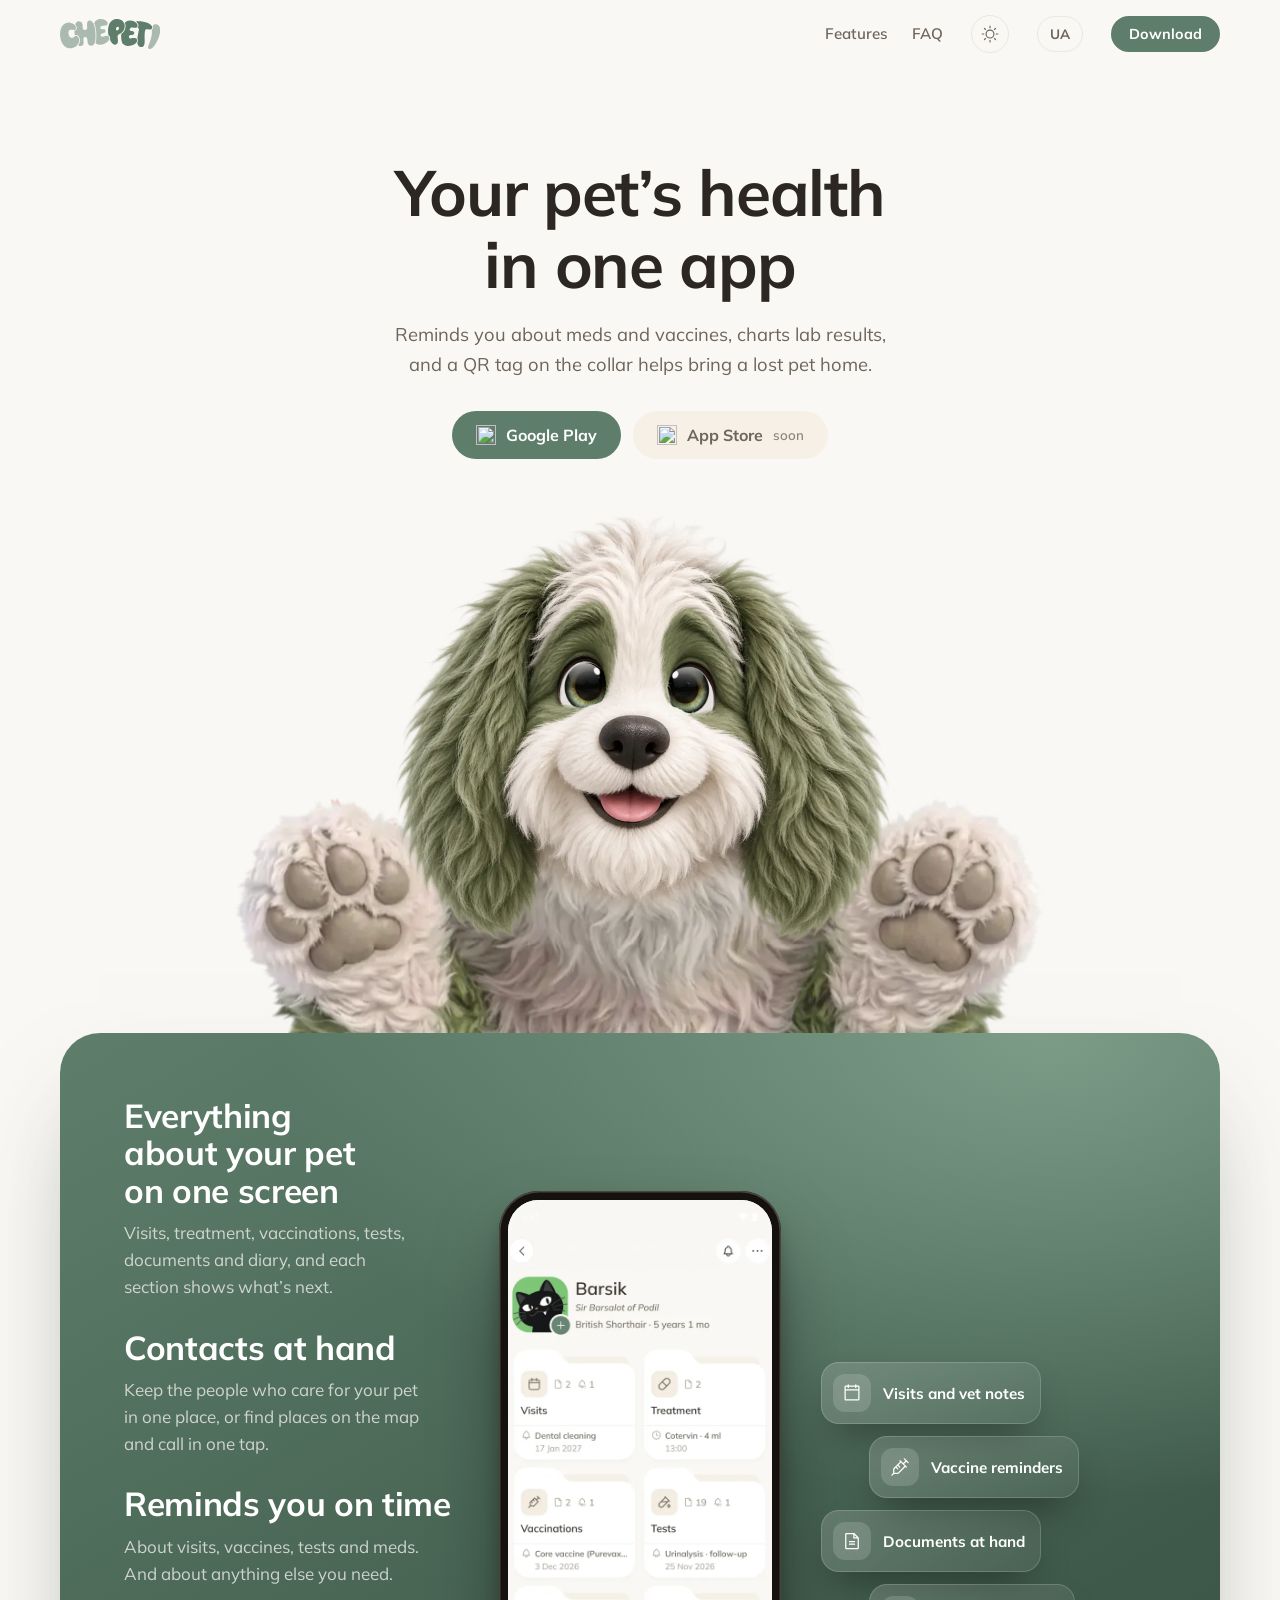
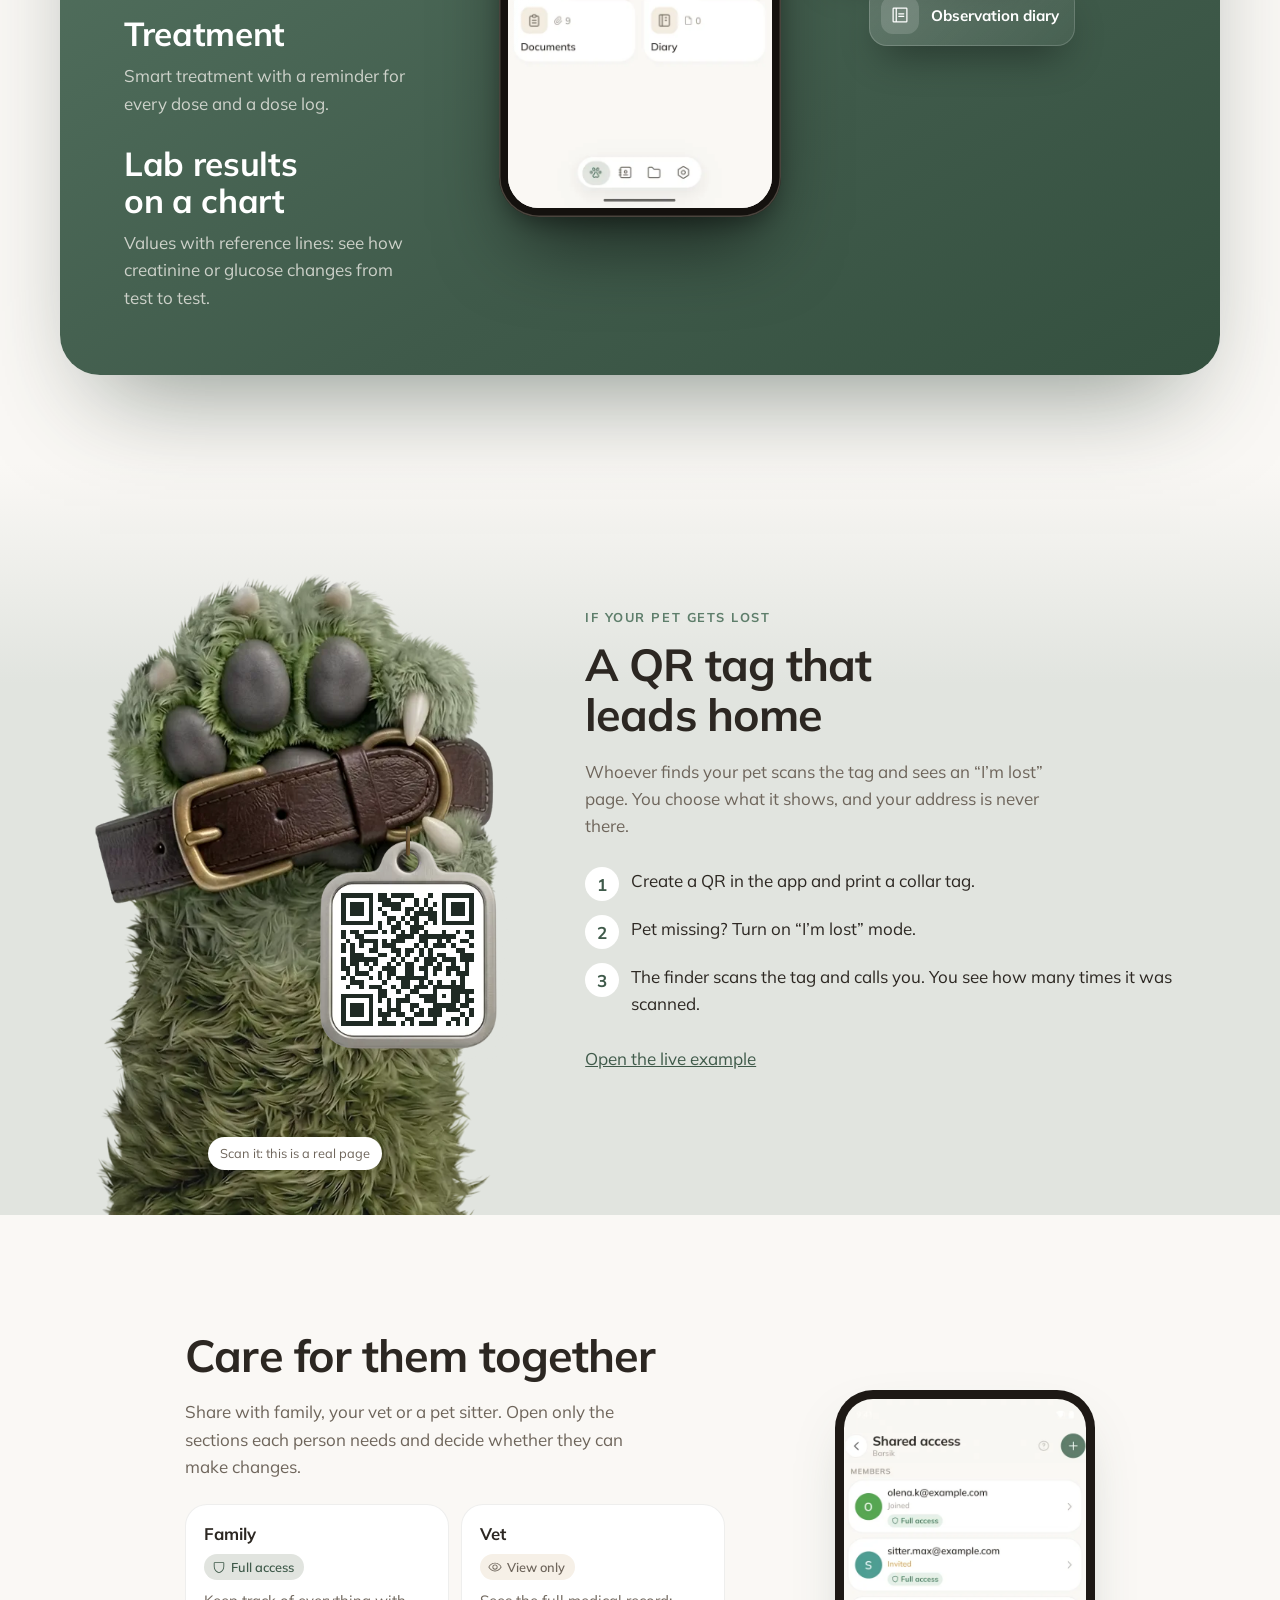
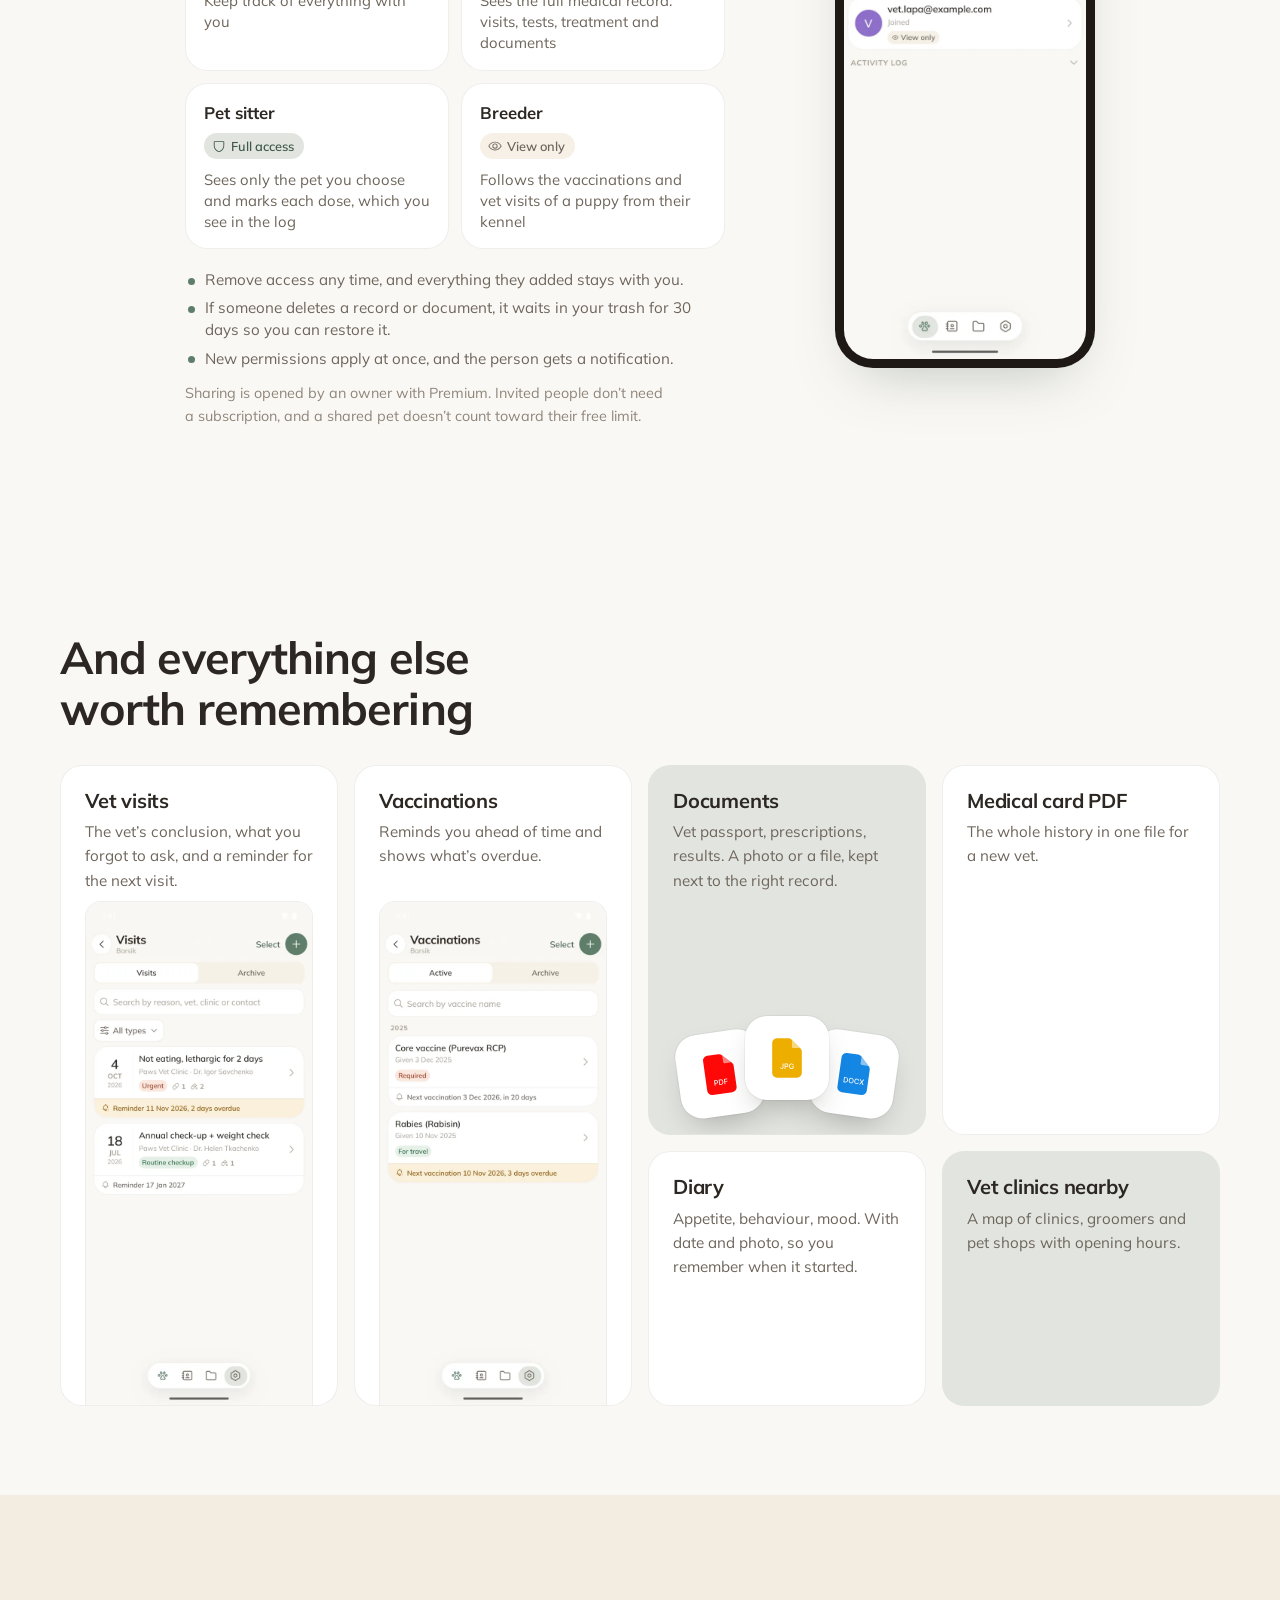
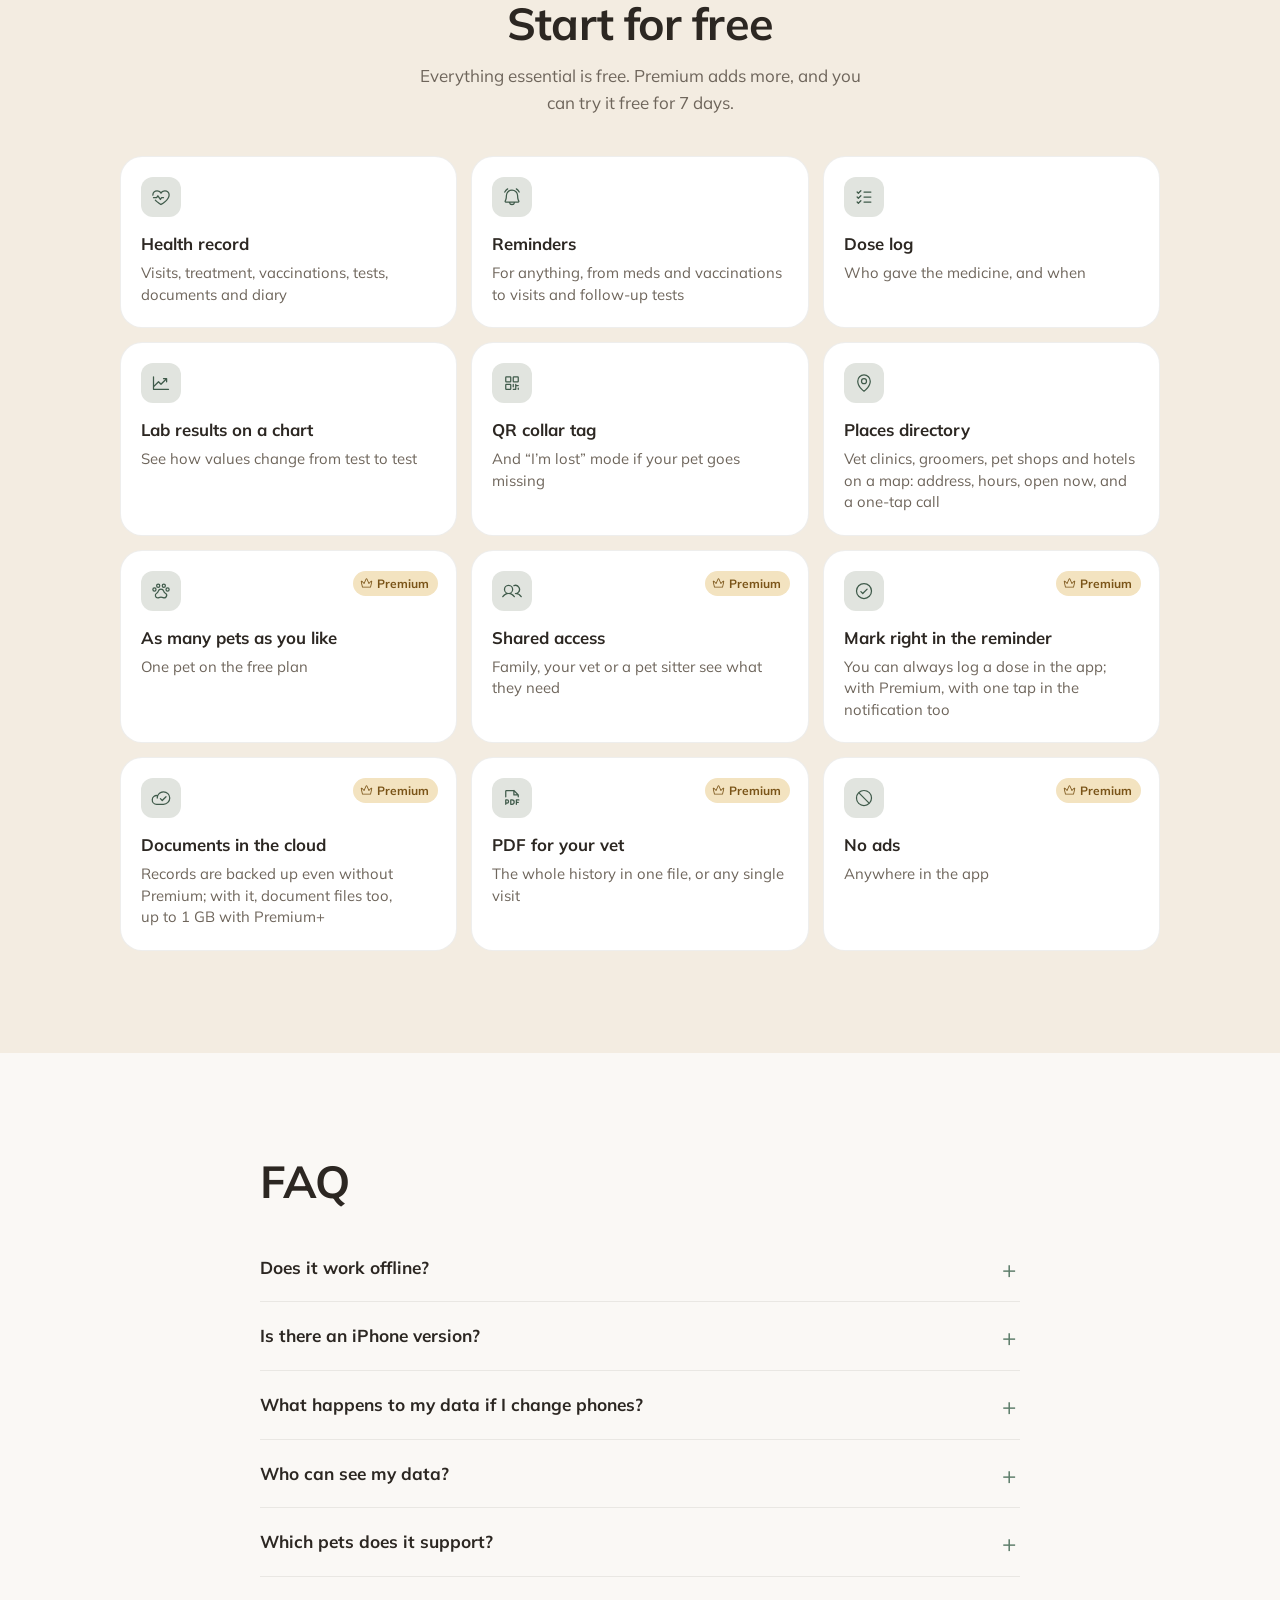
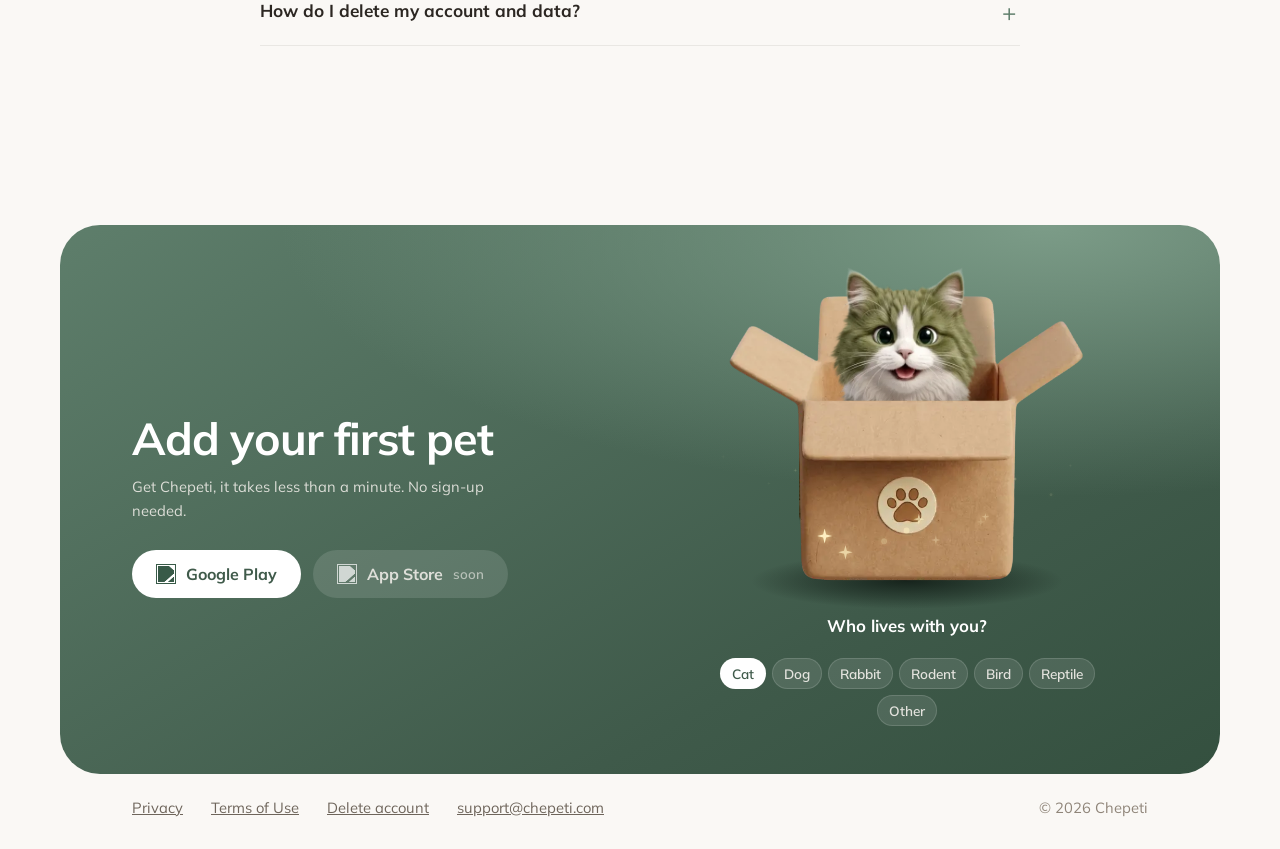
==== commit 440f1598: "Лендінг: блок QR — нова лапа долонею до нас (шари власника), жетон праворуч на ланці; файли переймен" ====
--- a/en/index.html
+++ b/en/index.html
@@ -22,7 +22,7 @@
 <meta property="og:locale" content="en_US">
 <link rel="icon" href="/assets/favicon.png">
 <link rel="preload" href="/assets/fonts/Mulish_700Bold.ttf" as="font" type="font/ttf" crossorigin>
-<link rel="stylesheet" href="/assets/landing.css?v=44ab7dd6">
+<link rel="stylesheet" href="/assets/landing.css?v=c5575bc4">
 <script>document.documentElement.classList.add('js');try{var th=localStorage.getItem('theme');if(th)document.documentElement.dataset.theme=th}catch(e){}</script>
 <script src="https://cdnjs.cloudflare.com/ajax/libs/gsap/3.12.5/gsap.min.js" defer></script>
 <script src="https://cdnjs.cloudflare.com/ajax/libs/gsap/3.12.5/ScrollTrigger.min.js" defer></script>
@@ -62,9 +62,9 @@
 <section class="lost" id="lost"><div class="wrap">
   <div class="lost-visual reveal">
     <div class="paw">
-      <img class="paw-arm" src="/assets/paw/paw.webp" alt="" width="670" height="904" loading="lazy">
-      <span class="paw-tag"><img src="/assets/paw/badge.webp" alt="" width="670" height="904" loading="lazy"><a class="paw-qr" href="https://p.chepeti.com/7pMdRuCH4Ah" rel="noopener"><img src="/assets/paw/qr.svg" alt="QR code of the live example" width="29" height="29" loading="lazy"></a></span>
-      <img class="paw-ring" src="/assets/paw/ring.webp" alt="" width="670" height="904" loading="lazy">
+      <img class="paw-arm" src="/assets/paw/palm.webp" alt="" width="600" height="884" loading="lazy">
+      <span class="paw-tag"><img src="/assets/paw/palm-tag.webp" alt="" width="600" height="884" loading="lazy"><a class="paw-qr" href="https://p.chepeti.com/7pMdRuCH4Ah" rel="noopener"><img src="/assets/paw/qr.svg" alt="QR code of the live example" width="29" height="29" loading="lazy"></a></span>
+      <img class="paw-ring" src="/assets/paw/palm-link.webp" alt="" width="600" height="884" loading="lazy">
       <span class="paw-cap">Scan it: this is a real page</span>
     </div>
   </div>
--- a/assets/landing.css
+++ b/assets/landing.css
@@ -412,20 +412,20 @@
 @media (max-width: 860px) { .dog { width: min(78vw, 360px); } }
 
 /* «Якщо загубився»: лапа тримає нашийник, жетон зі справжнім QR гойдається на кільці.
-   Шари на одному полотні 670×904: лапа, жетон (+QR), кільце зверху — так кільце проходить крізь вушко.
-   Точка підвісу — центр вушка (369, 408). Жетон збільшено в 1,3 раза навколо неї, щоб QR легше сканувався. */
+   Шари на одному полотні 600×884 (лапа долонею до нас, власник 18.11): лапа, жетон (+QR), ланка зверху — так вона проходить крізь вушко.
+   Точка підвісу — центр вушка (453, 402). Жетон уже великий, без збільшення. */
 .lost-visual { display: block; align-self: end; margin-bottom: calc(-1 * clamp(56px, 8vw, 112px)); }
-.paw { position: relative; display: block; width: min(100%, 440px); aspect-ratio: 670 / 904; margin: 0 auto; }
+.paw { position: relative; display: block; width: min(100%, 440px); aspect-ratio: 600 / 884; margin: 0 auto; }
 .paw > img, .paw-tag, .paw-tag > img { position: absolute; inset: 0; width: 100%; height: 100%; display: block; }
-.paw-tag { transform-origin: 55.07% 45.13%; transform: scale(1.3); }
-.paw-qr { position: absolute; left: 42.09%; top: 51.33%; width: 26.27%; aspect-ratio: 1; }
+.paw-tag { transform-origin: 75.58% 45.48%; }
+.paw-qr { position: absolute; left: 60.5%; top: 50.34%; width: 30.17%; aspect-ratio: 1; }
 .paw-qr img { display: block; width: 100%; height: 100%; }
 .paw-ring { z-index: 1; pointer-events: none; } /* кільце накриває все полотно — інакше перехоплює тап по QR */
 .paw-cap { position: absolute; left: 50%; top: 88%; transform: translateX(-50%); white-space: nowrap; z-index: 2;
   background: #fff; color: #6E655B; font-size: .8rem; padding: 6px 12px; border-radius: 999px; box-shadow: var(--shadow); }
 @media (prefers-reduced-motion: no-preference) {
   .paw-tag { animation: tag-swing 5s ease-in-out infinite; }
-  @keyframes tag-swing { 0%, 100% { transform: scale(1.3) rotate(-3deg); } 50% { transform: scale(1.3) rotate(3deg); } }
+  @keyframes tag-swing { 0%, 100% { transform: rotate(-3deg); } 50% { transform: rotate(3deg); } }
 }
 @media (max-width: 860px) { .paw { width: min(78vw, 340px); } }
 
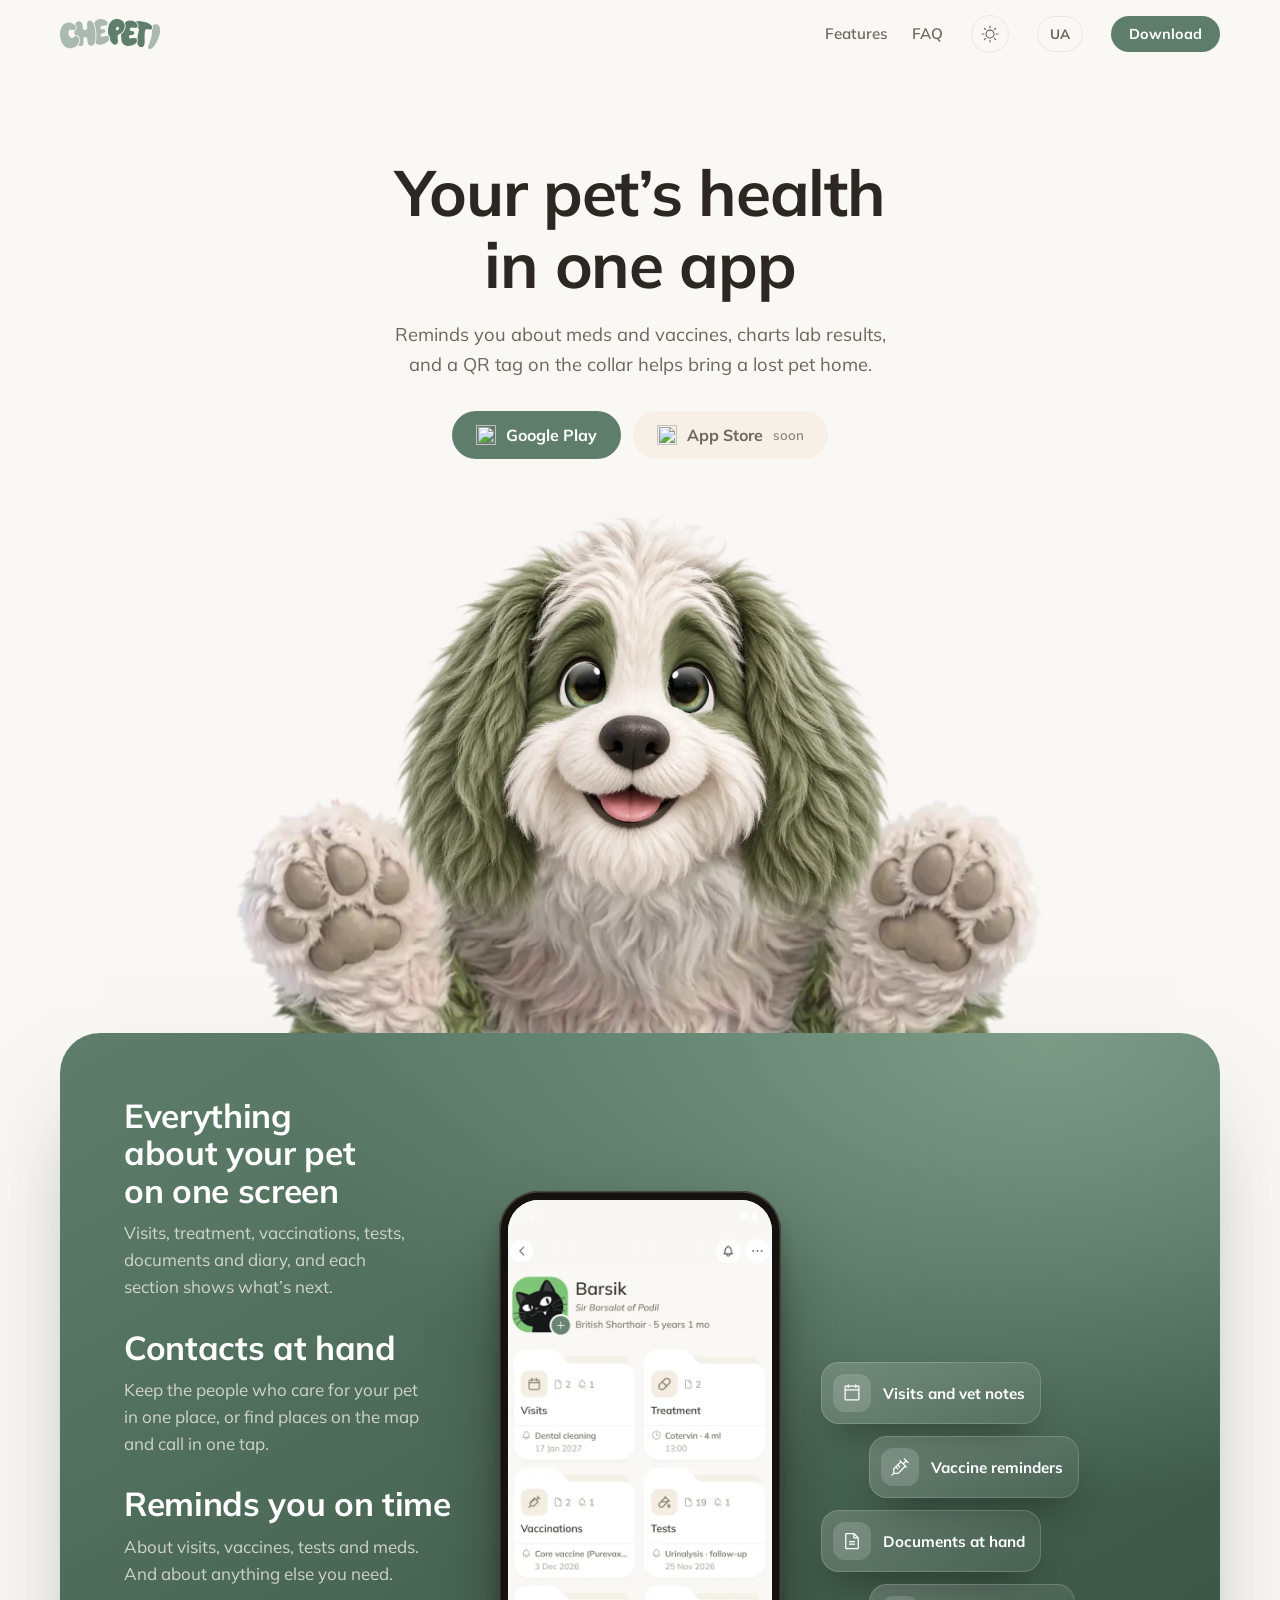
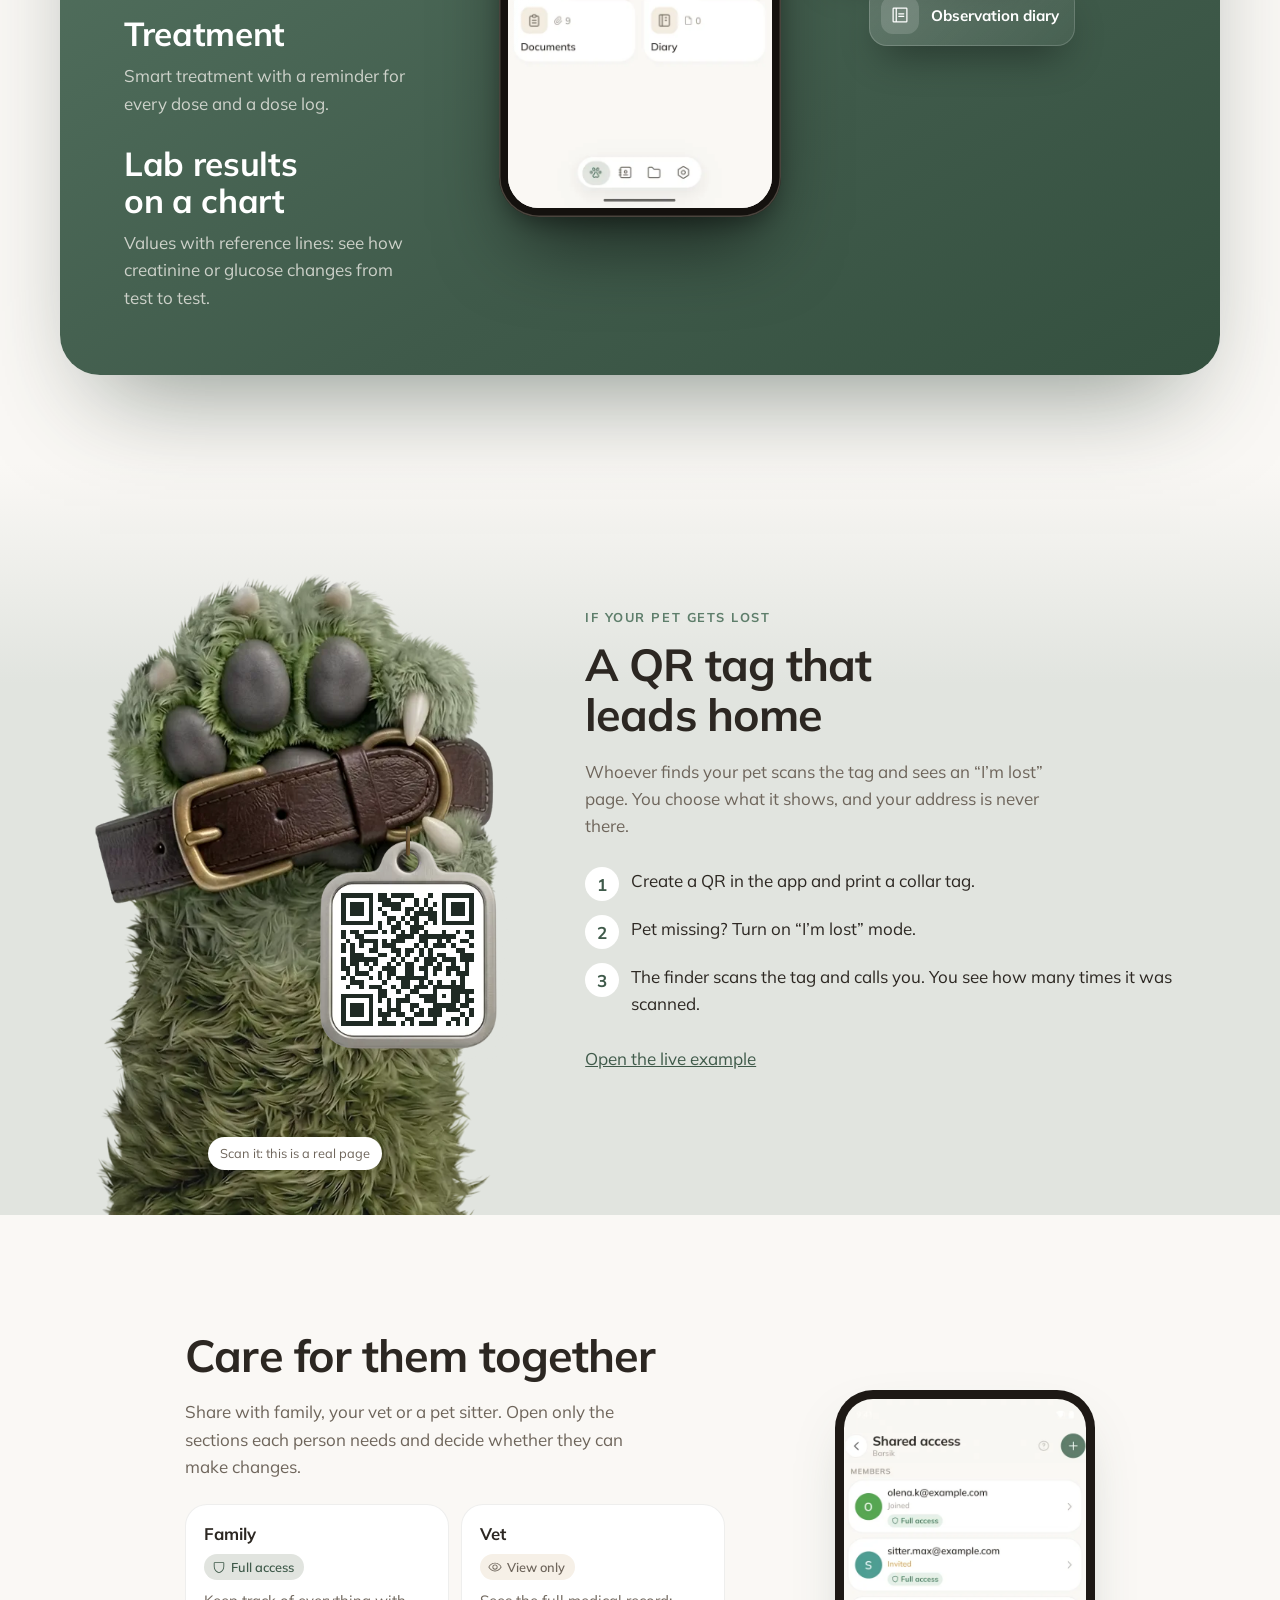
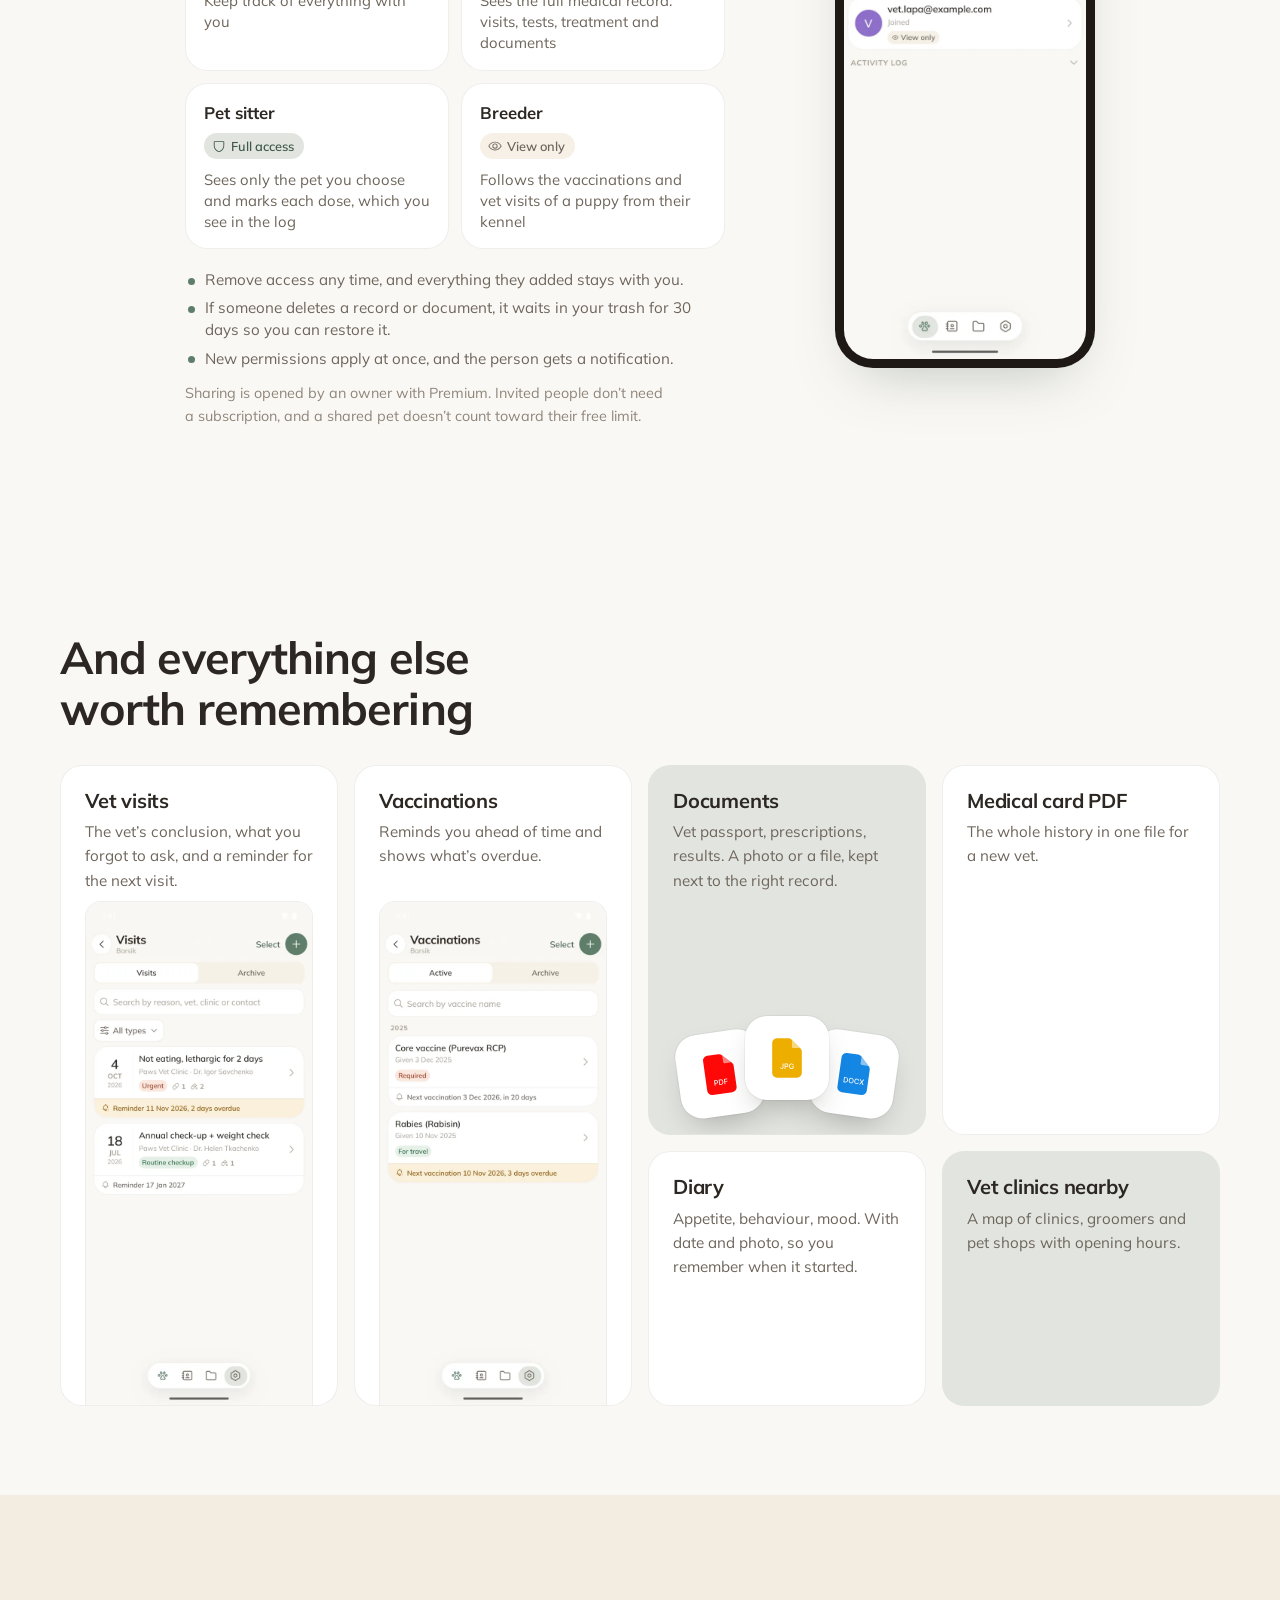
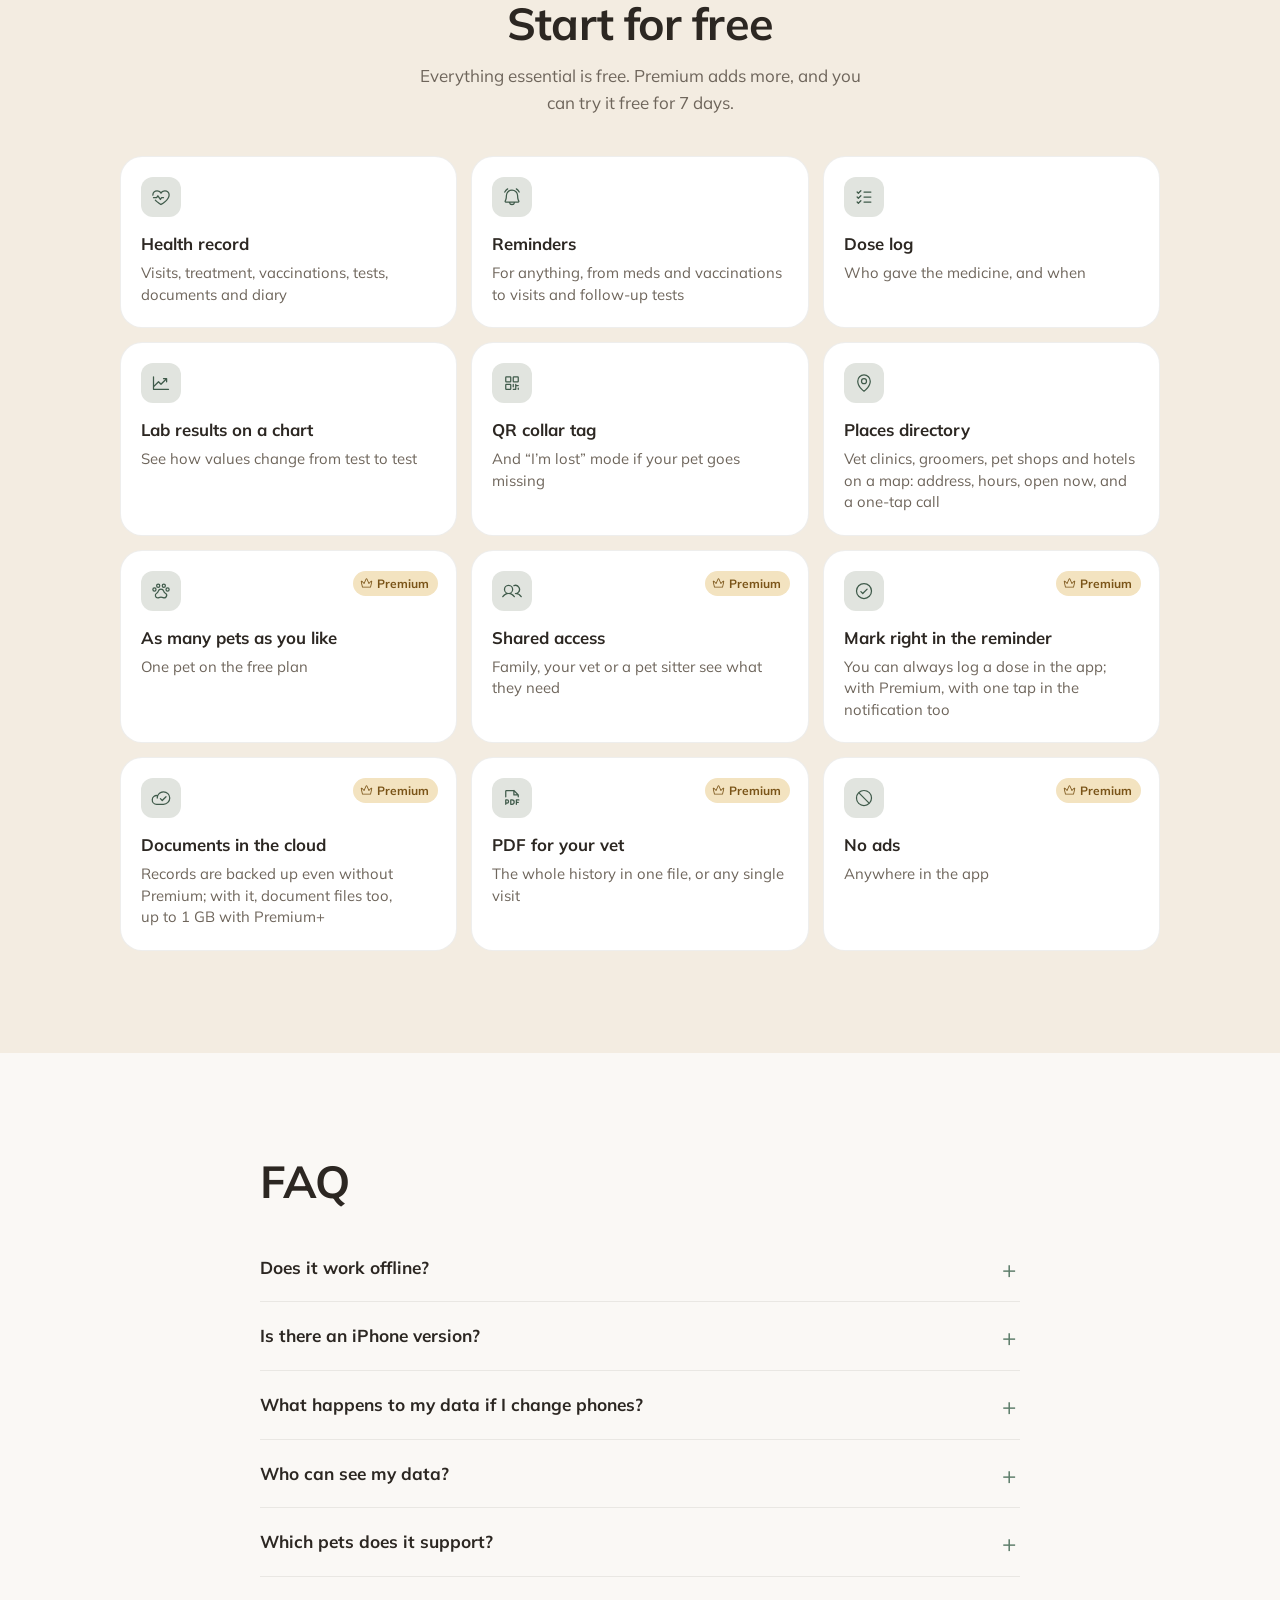
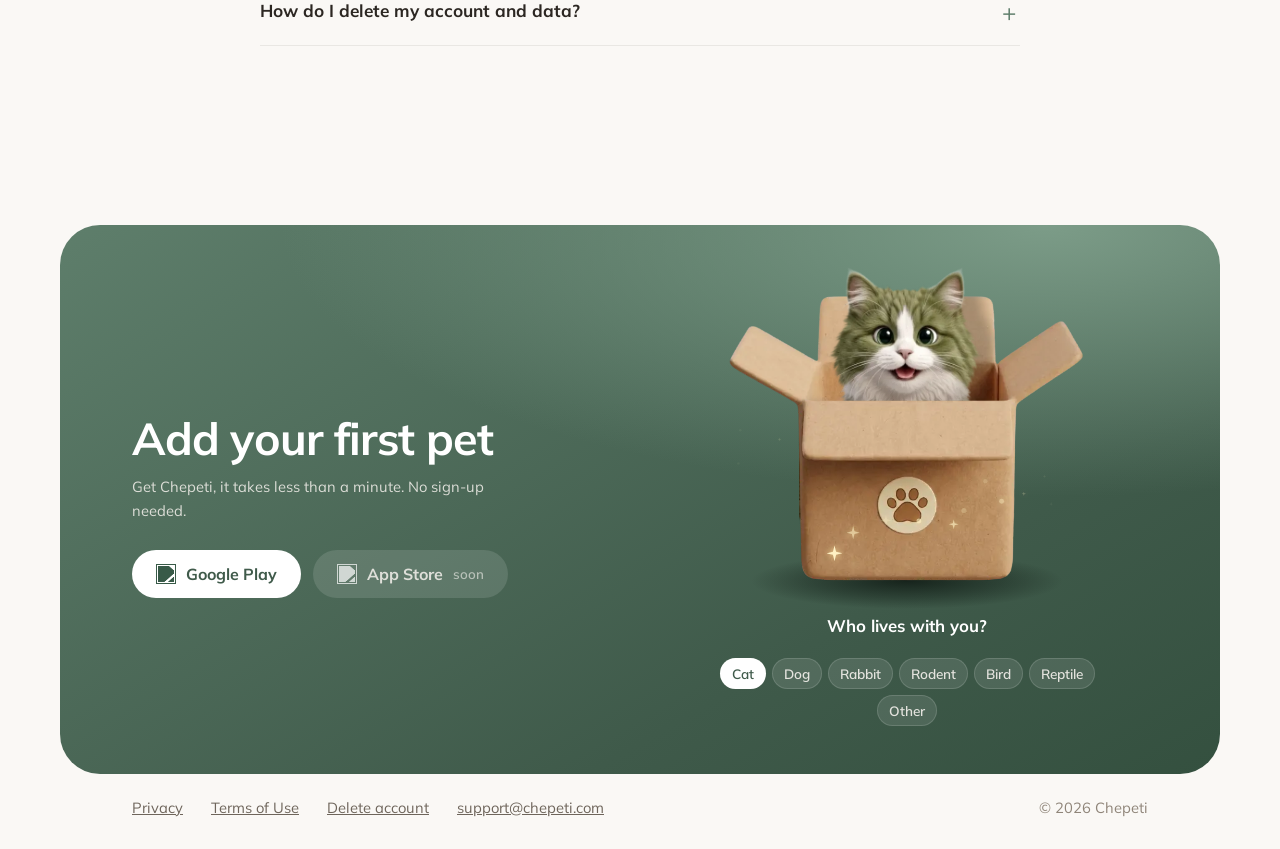
==== commit 279005ec: "Лендінг: песик — нова голова власника (face.webp, нова назва від кешу), низ бороди тане в груди тулу" ====
--- a/en/index.html
+++ b/en/index.html
@@ -22,7 +22,7 @@
 <meta property="og:locale" content="en_US">
 <link rel="icon" href="/assets/favicon.png">
 <link rel="preload" href="/assets/fonts/Mulish_700Bold.ttf" as="font" type="font/ttf" crossorigin>
-<link rel="stylesheet" href="/assets/landing.css?v=c5575bc4">
+<link rel="stylesheet" href="/assets/landing.css?v=a3432a01">
 <script>document.documentElement.classList.add('js');try{var th=localStorage.getItem('theme');if(th)document.documentElement.dataset.theme=th}catch(e){}</script>
 <script src="https://cdnjs.cloudflare.com/ajax/libs/gsap/3.12.5/gsap.min.js" defer></script>
 <script src="https://cdnjs.cloudflare.com/ajax/libs/gsap/3.12.5/ScrollTrigger.min.js" defer></script>
@@ -49,7 +49,7 @@
       <img class="body" src="/assets/dog/body.webp" alt="" width="1200" height="1200">
       <img class="eye eye-l" src="/assets/dog/eye-l.webp" alt="" width="226" height="226">
       <img class="eye eye-r" src="/assets/dog/eye-r.webp" alt="" width="226" height="226">
-      <img class="head" src="/assets/dog/head.webp" alt="" width="1000" height="1000" fetchpriority="high">
+      <img class="head" src="/assets/dog/face.webp" alt="" width="1000" height="1000" fetchpriority="high">
     </div>
   </div></div>
   <div class="tour-card" data-an="{&quot;dec&quot;: &quot;.&quot;, &quot;prev&quot;: &quot;previous&quot;, &quot;norm&quot;: &quot;Reference&quot;, &quot;dates&quot;: [&quot;09.12&quot;, &quot;02.01&quot;, &quot;26.01&quot;, &quot;19.02&quot;, &quot;15.03&quot;, &quot;08.04&quot;, &quot;02.05&quot;, &quot;26.05&quot;, &quot;19.06&quot;, &quot;13.07&quot;, &quot;06.08&quot;, &quot;30.08&quot;, &quot;23.09&quot;, &quot;17.10&quot;, &quot;10.11&quot;], &quot;metrics&quot;: [{&quot;name&quot;: &quot;Creatinine&quot;, &quot;unit&quot;: &quot;µmol/L&quot;, &quot;v&quot;: [118, 124, 121, 135, 142, 150, 168, 181, 176, 205, 219, 196, 184, 172, 165], &quot;ref&quot;: [71, 212]}, {&quot;name&quot;: &quot;Glucose&quot;, &quot;unit&quot;: &quot;mmol/L&quot;, &quot;v&quot;: [5.1, 5.6, 4.8, 6.2, 5.9, 7.4, 9.1, 8.6, 6.8, 6.1, 5.7, 5.4, 6.0, 5.8, 5.5], &quot;ref&quot;: [3.9, 8.3]}, {&quot;name&quot;: &quot;ALT&quot;, &quot;unit&quot;: &quot;U/L&quot;, &quot;v&quot;: [45, 52, 48, 61, 58, 74, 96, 138, 112, 88, 70, 64, 59, 55, 51], &quot;ref&quot;: [12, 130]}], &quot;rows&quot;: [{&quot;title&quot;: &quot;Blood chemistry&quot;, &quot;date&quot;: &quot;10 Nov 2026&quot;, &quot;series&quot;: 14}, {&quot;title&quot;: &quot;Blood chemistry&quot;, &quot;date&quot;: &quot;17 Oct 2026&quot;, &quot;series&quot;: 13}, {&quot;title&quot;: &quot;Urinalysis&quot;, &quot;date&quot;: &quot;9 Oct 2026&quot;, &quot;vals&quot;: [[&quot;pH&quot;, &quot;6.8&quot;], [&quot;Specific gravity&quot;, &quot;1.035&quot;]]}, {&quot;title&quot;: &quot;Complete blood count&quot;, &quot;date&quot;: &quot;4 Oct 2026&quot;, &quot;vals&quot;: [[&quot;White blood cells&quot;, &quot;14.2×10⁹/L&quot;]]}]}"><div class="tour-steps" aria-hidden="true"><span></span><span></span><span></span><span></span><span></span></div><div class="tour-grid">
--- a/assets/landing.css
+++ b/assets/landing.css
@@ -404,7 +404,7 @@
 /* Песик на першому екрані: голова поверх, очі під нею (видно крізь отвори), рухає їх dog.js */
 .dog { position: relative; width: min(46vw, 500px); aspect-ratio: 1; margin: 18px auto 0; }
 .dog img { position: absolute; display: block; }
-.dog .head { inset: 0; width: 100%; height: 100%; z-index: 2; }
+.dog .head { inset: 0; width: 100%; height: 100%; z-index: 2; -webkit-mask-image: linear-gradient(#000 80%, transparent 93%); mask-image: linear-gradient(#000 80%, transparent 93%); } /* низ бороди тане в груди тулуба, щоб не видно було шва */
 .dog .eye { width: 18.02%; height: 18.02%; z-index: 1; will-change: transform; }
 .dog .eye-l { left: 30.30%; top: 32.86%; }
 .dog .eye-r { left: 50.40%; top: 33.33%; }
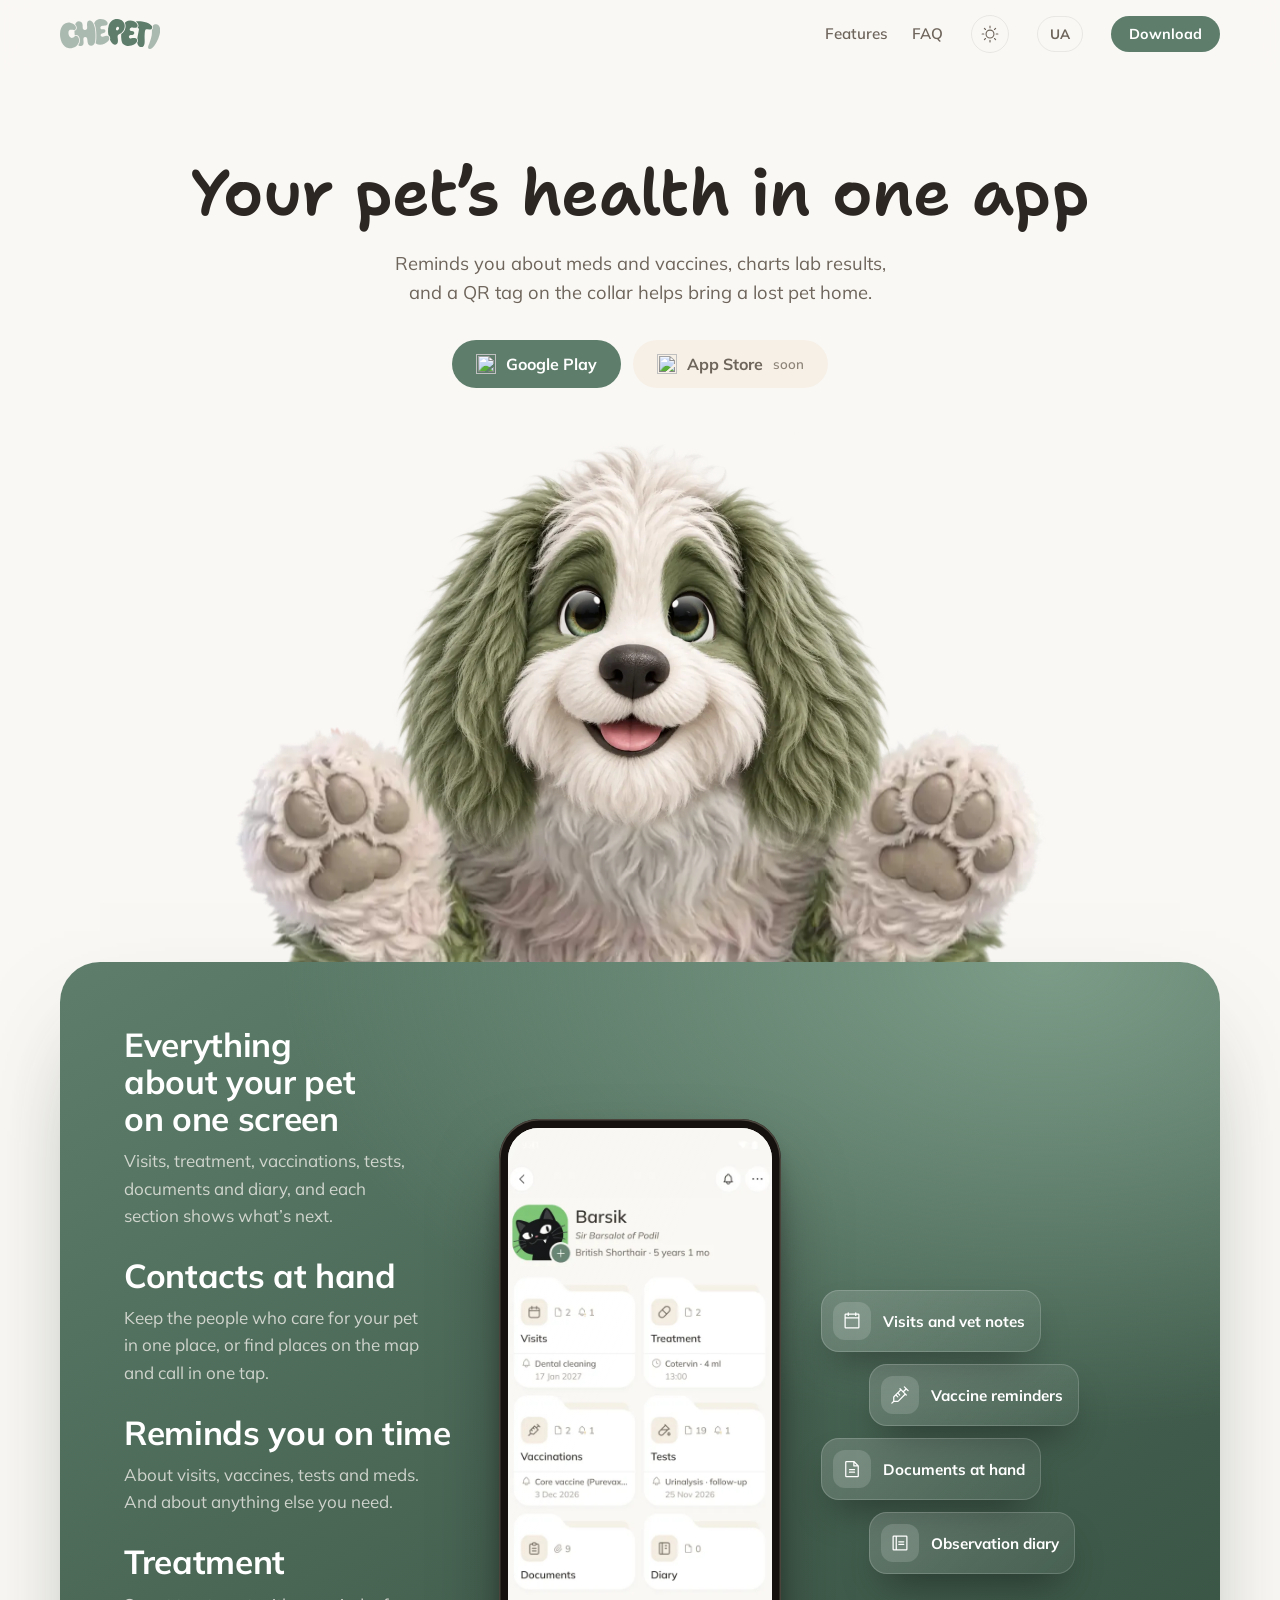
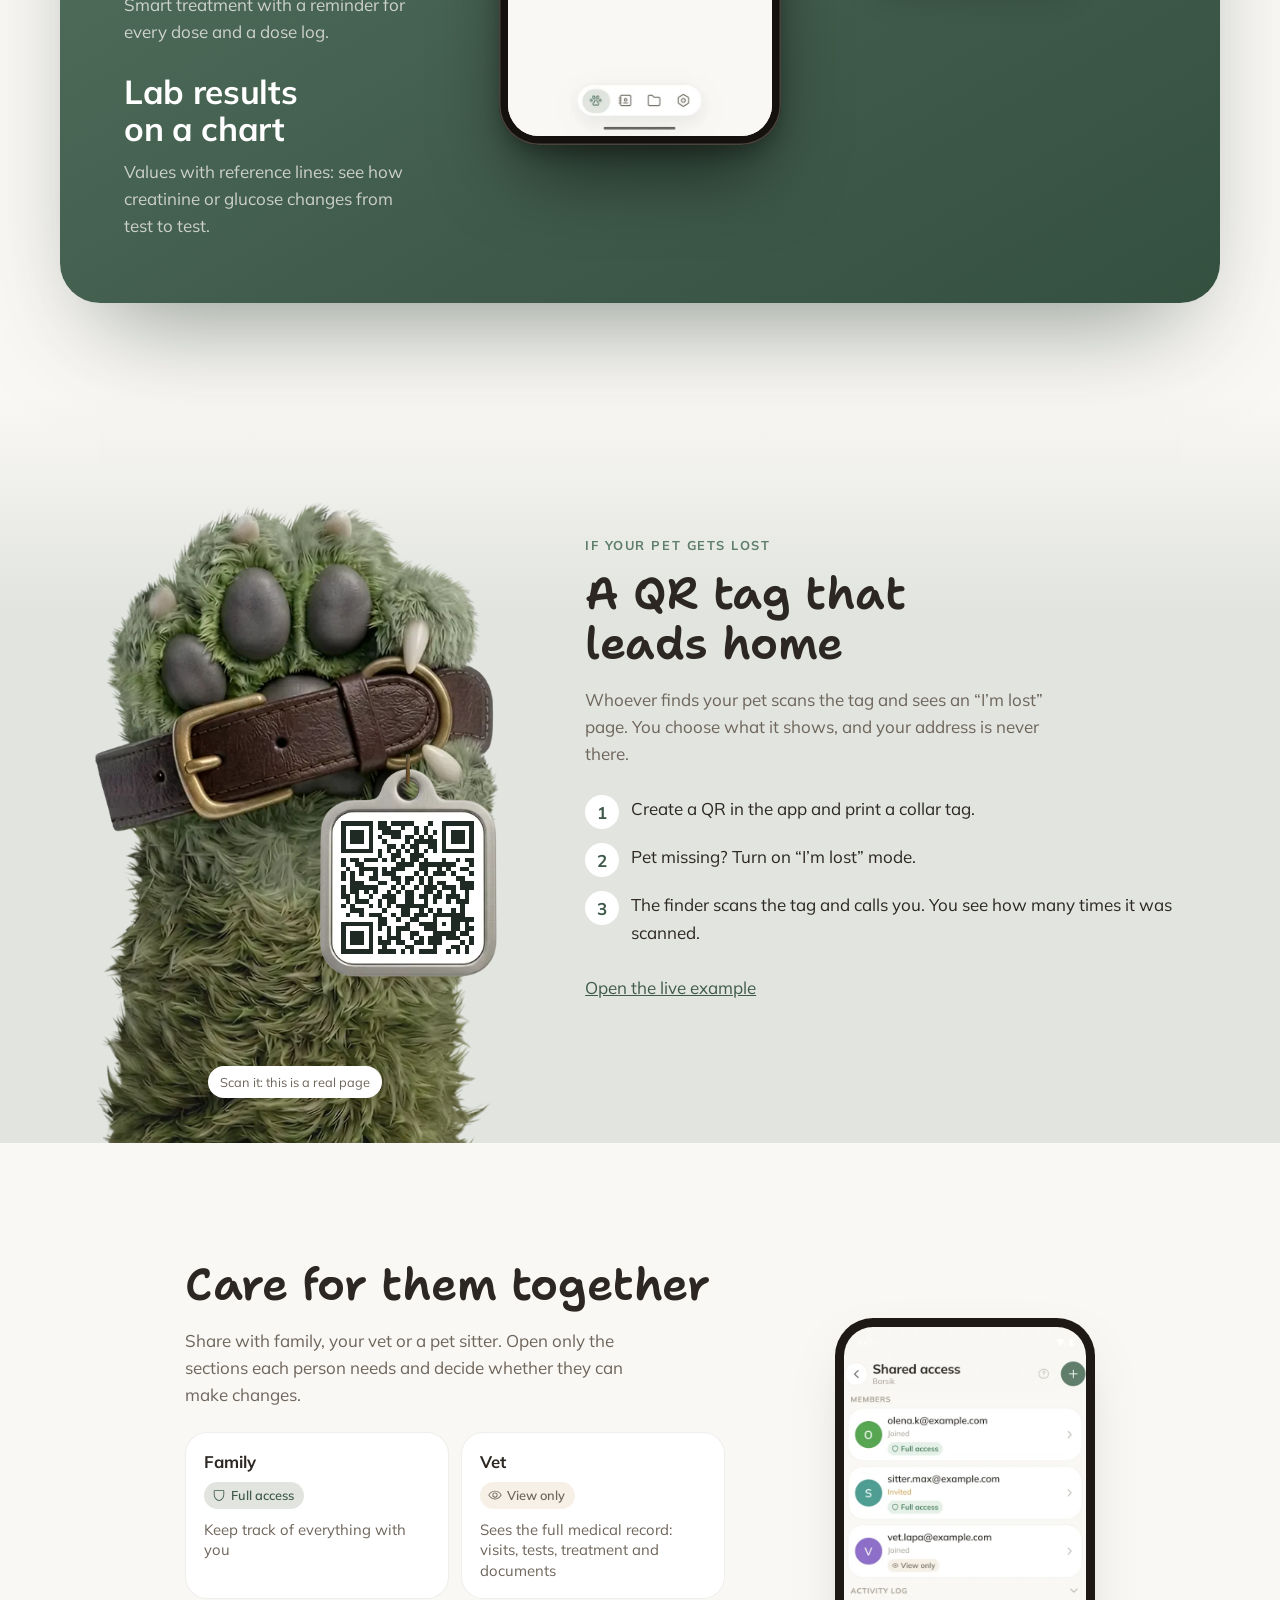
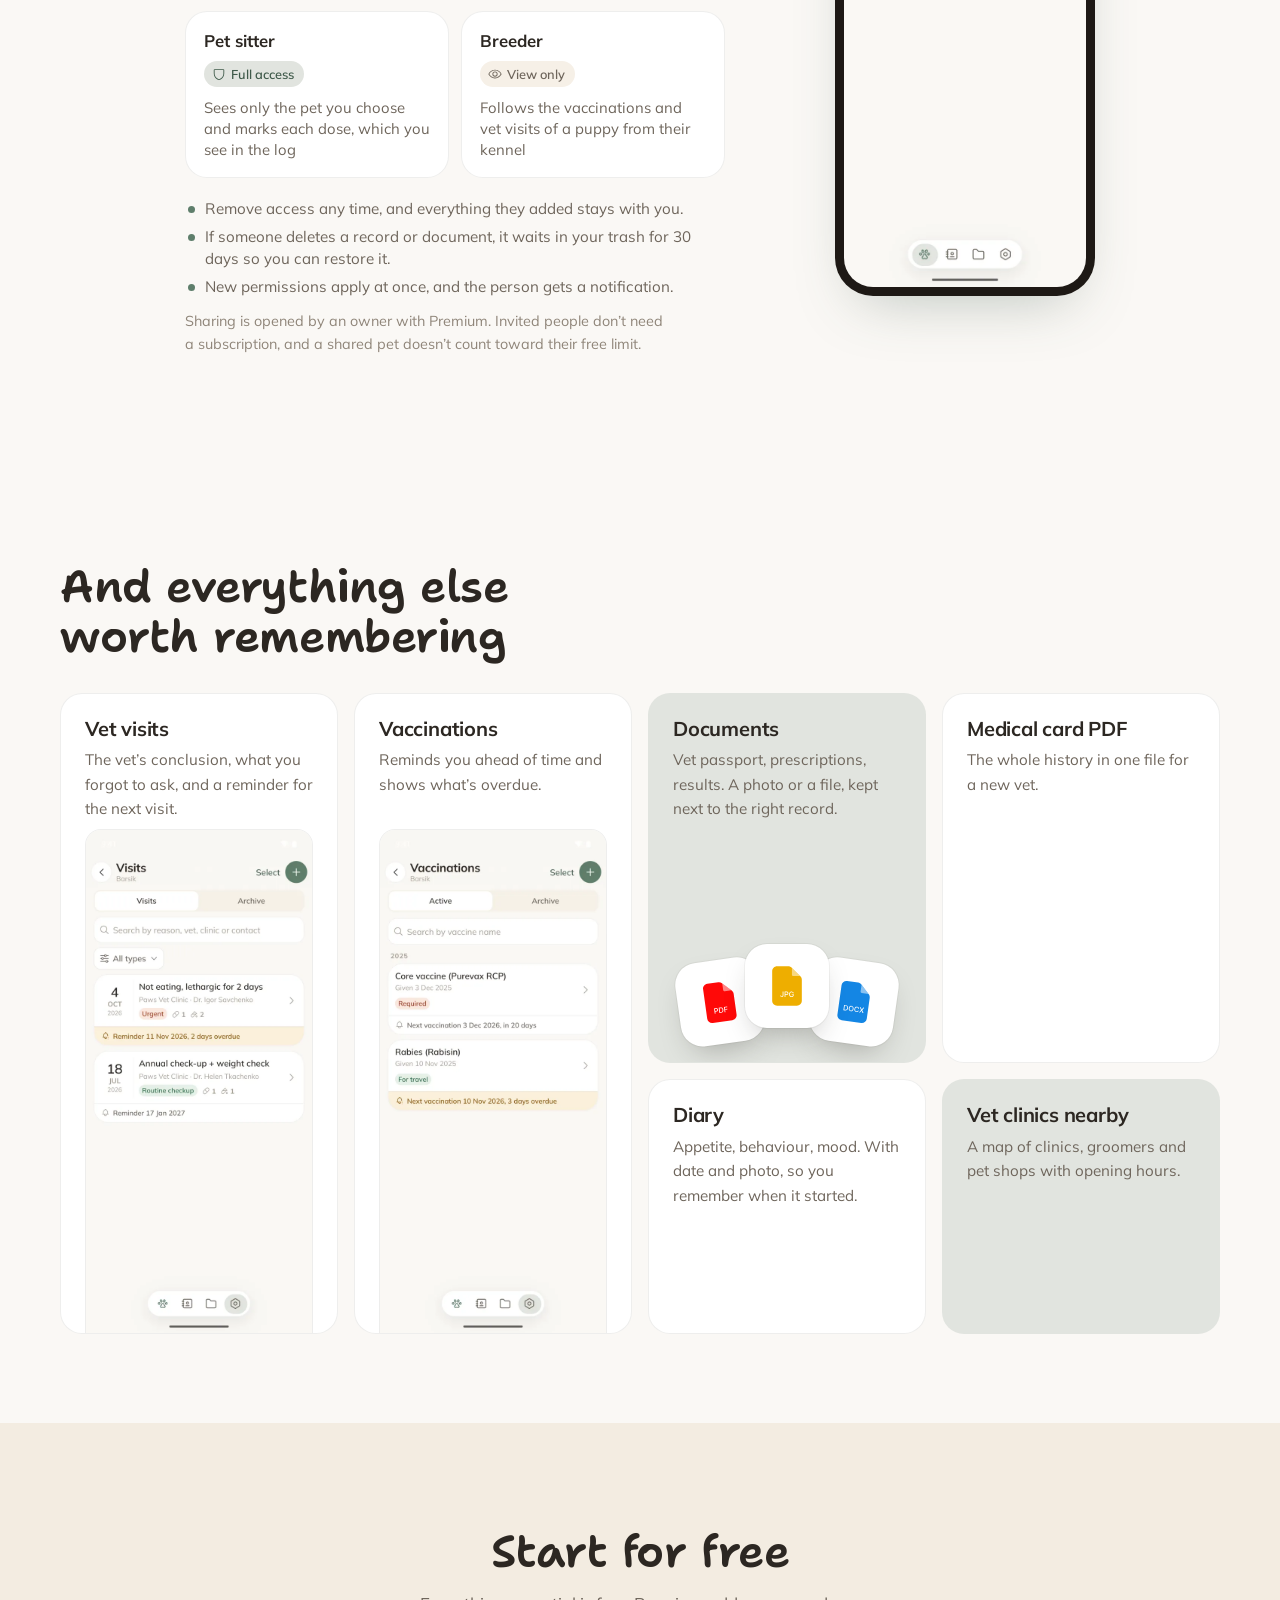
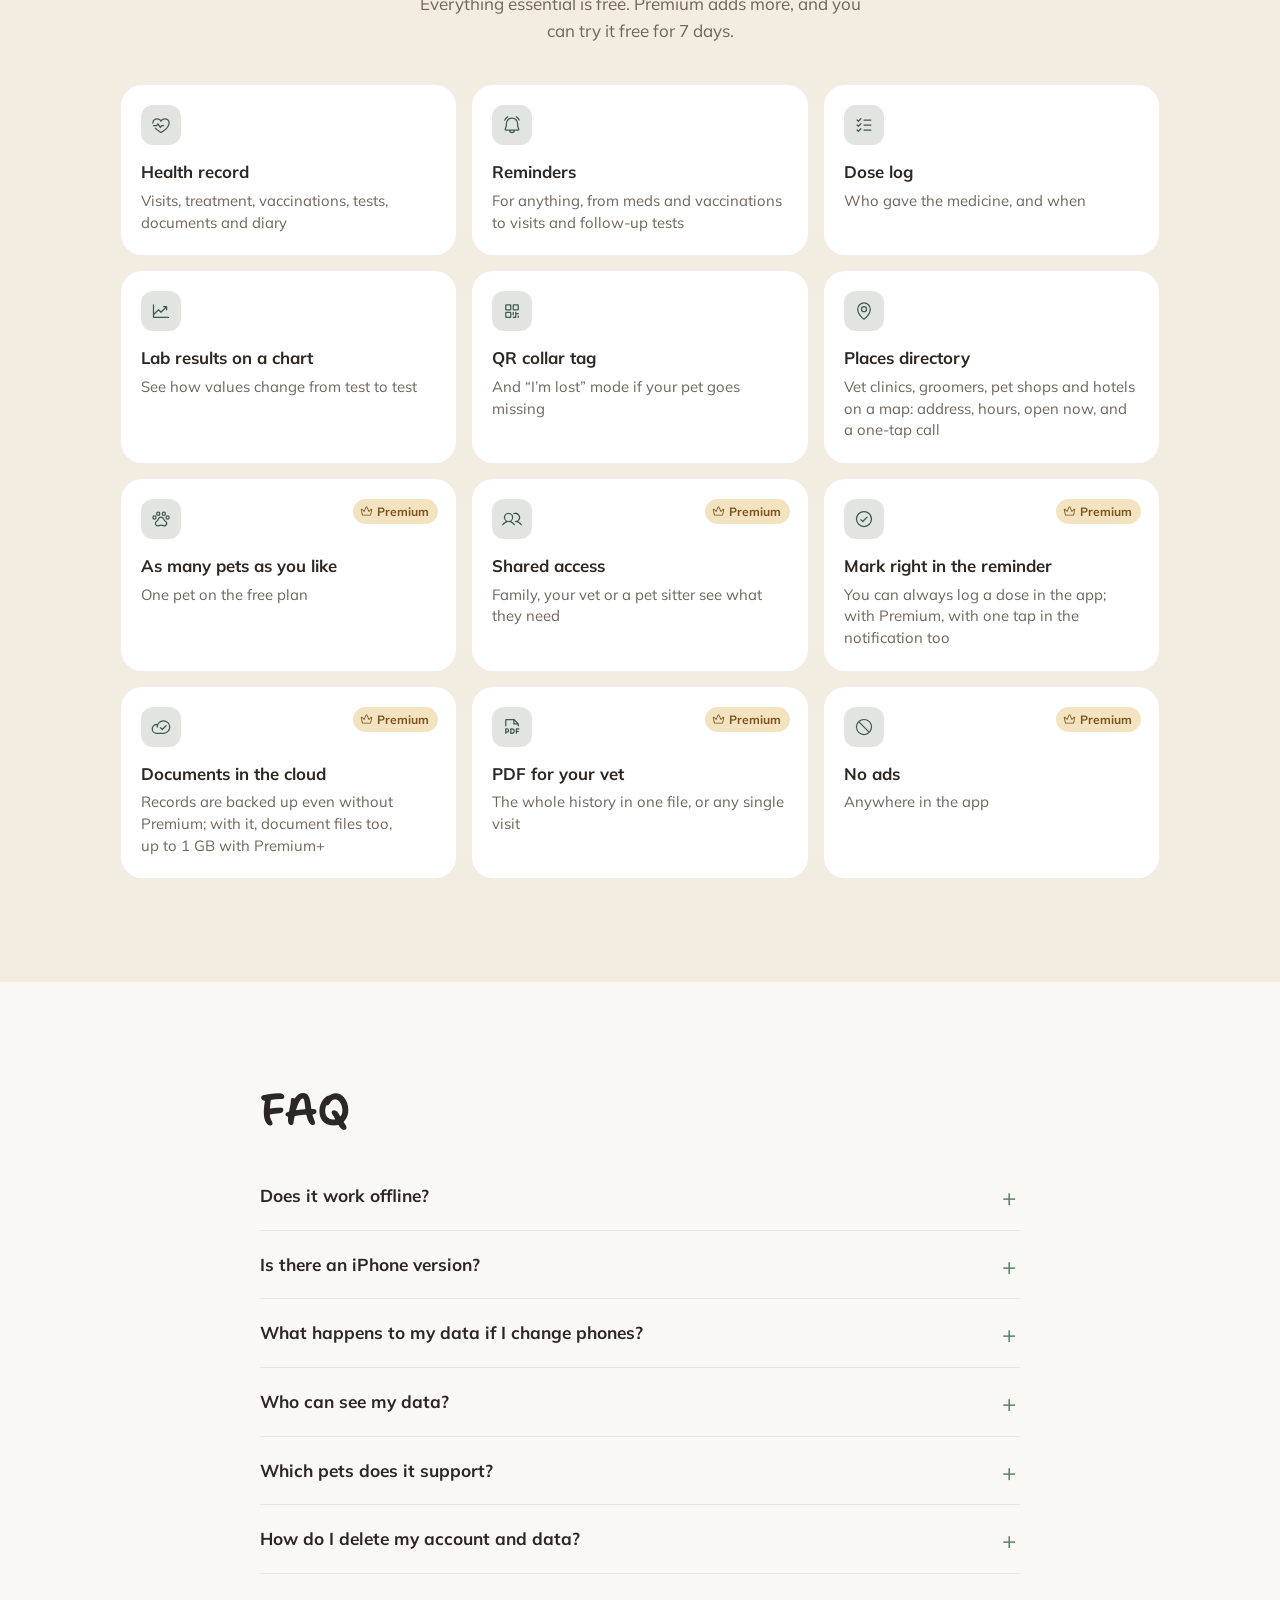
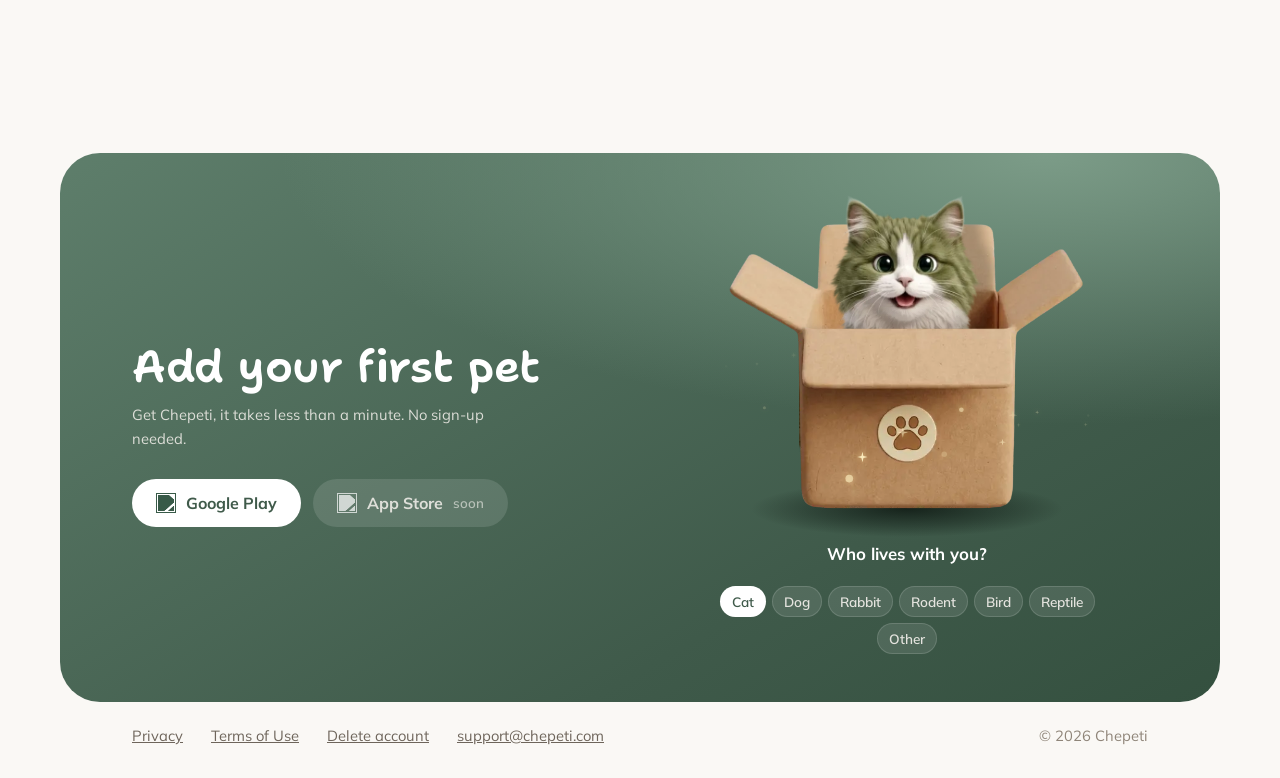
==== commit 5d6eaf2e: "Лендінг: заголовки h1/h2 — Shantell Sans 600 (файли на сайті, без Google Fonts); на телефоні головни" ====
--- a/en/index.html
+++ b/en/index.html
@@ -22,7 +22,7 @@
 <meta property="og:locale" content="en_US">
 <link rel="icon" href="/assets/favicon.png">
 <link rel="preload" href="/assets/fonts/Mulish_700Bold.ttf" as="font" type="font/ttf" crossorigin>
-<link rel="stylesheet" href="/assets/landing.css?v=a3432a01">
+<link rel="stylesheet" href="/assets/landing.css?v=0e121b8e">
 <script>document.documentElement.classList.add('js');try{var th=localStorage.getItem('theme');if(th)document.documentElement.dataset.theme=th}catch(e){}</script>
 <script src="https://cdnjs.cloudflare.com/ajax/libs/gsap/3.12.5/gsap.min.js" defer></script>
 <script src="https://cdnjs.cloudflare.com/ajax/libs/gsap/3.12.5/ScrollTrigger.min.js" defer></script>
--- a/assets/landing.css
+++ b/assets/landing.css
@@ -3,6 +3,9 @@
 @font-face { font-family: Mulish; src: url(fonts/Mulish_400Regular.ttf) format('truetype'); font-weight: 400; font-display: swap; }
 @font-face { font-family: Mulish; src: url(fonts/Mulish_600SemiBold.ttf) format('truetype'); font-weight: 600; font-display: swap; }
 @font-face { font-family: Mulish; src: url(fonts/Mulish_700Bold.ttf) format('truetype'); font-weight: 700; font-display: swap; }
+/* Заголовки h1/h2 — Shantell Sans 600 (власник 18.11), лежить на сайті, не з Google Fonts: щоб Google не бачив відвідувачів. Ліцензія OFL. */
+@font-face { font-family: 'Shantell Sans'; src: url(fonts/ShantellSans_600_cyrillic.woff2) format('woff2'); font-weight: 600; font-display: swap; unicode-range: U+0301, U+0400-045F, U+0490-0491, U+04B0-04B1, U+2116; }
+@font-face { font-family: 'Shantell Sans'; src: url(fonts/ShantellSans_600_latin.woff2) format('woff2'); font-weight: 600; font-display: swap; unicode-range: U+0000-00FF, U+0131, U+0152-0153, U+02BB-02BC, U+02C6, U+02DA, U+02DC, U+0304, U+0308, U+0329, U+2000-206F, U+20AC, U+2122, U+2191, U+2193, U+2212, U+2215, U+FEFF, U+FFFD; }
 
 :root {
   --paper: #FAF8F5; --paper2: #F3ECE1; --surface: #FFFFFF; --surface2: #F6F0E7;
@@ -47,6 +50,7 @@
 :focus-visible { outline: 3px solid var(--accent); outline-offset: 3px; border-radius: 8px; }
 .wrap { width: min(1160px, 100% - 40px); margin-inline: auto; }
 h1, h2, h3 { text-wrap: balance; margin: 0; font-weight: 700; letter-spacing: -.02em; line-height: 1.12; }
+h1, h2 { font-family: 'Shantell Sans', Mulish, sans-serif; font-weight: 600; letter-spacing: -.01em; }
 h1 { font-size: clamp(2.3rem, 4.4vw, 3.5rem); }
 h2 { font-size: clamp(1.9rem, 3.6vw, 2.8rem); }
 h3 { font-size: 1.25rem; letter-spacing: -.01em; }
@@ -531,7 +535,7 @@
 .foot-arc { position: absolute; inset: 0; width: 100%; height: 100%; overflow: visible; pointer-events: none; }
 .foot-arc text { fill: var(--ink2); font: 700 22px Mulish, sans-serif; letter-spacing: .14em; text-transform: uppercase; }
 @media (max-width: 860px) { .foot-dog { margin-top: 36px; } .foot-arc text { fill: rgba(244, 241, 236, .8); } } /* на телефоні песик увесь на зеленому — текст світлий, зверху місце для дуги */
-@media (max-width: 420px) { .tour-intro h1 { font-size: clamp(1.8rem, 8.6vw, 2.3rem); } } /* на 375 px «Здоров’я улюбленця» не влазило в рядок */
+@media (max-width: 420px) { .tour-intro h1 { font-size: clamp(1.6rem, 7.6vw, 2.1rem); } } /* на 375 px заголовок у два рядки (Shantell Sans ширший за Mulish) */
 @media (max-width: 860px) { .tour.anim .tour-texts p { font-size: .9rem; line-height: 1.45; max-width: 36ch; margin-top: 6px; } } /* довший опис першого кроку вилазив за верх картки */
 /* Легкий режим туру на телефоні (клас .lite ставить tour.js): без розмиття під плашками й шапкою — щільний фон замість скла */
 .tour.lite .badge { backdrop-filter: none; -webkit-backdrop-filter: none; background: rgba(255, 255, 255, .13); }
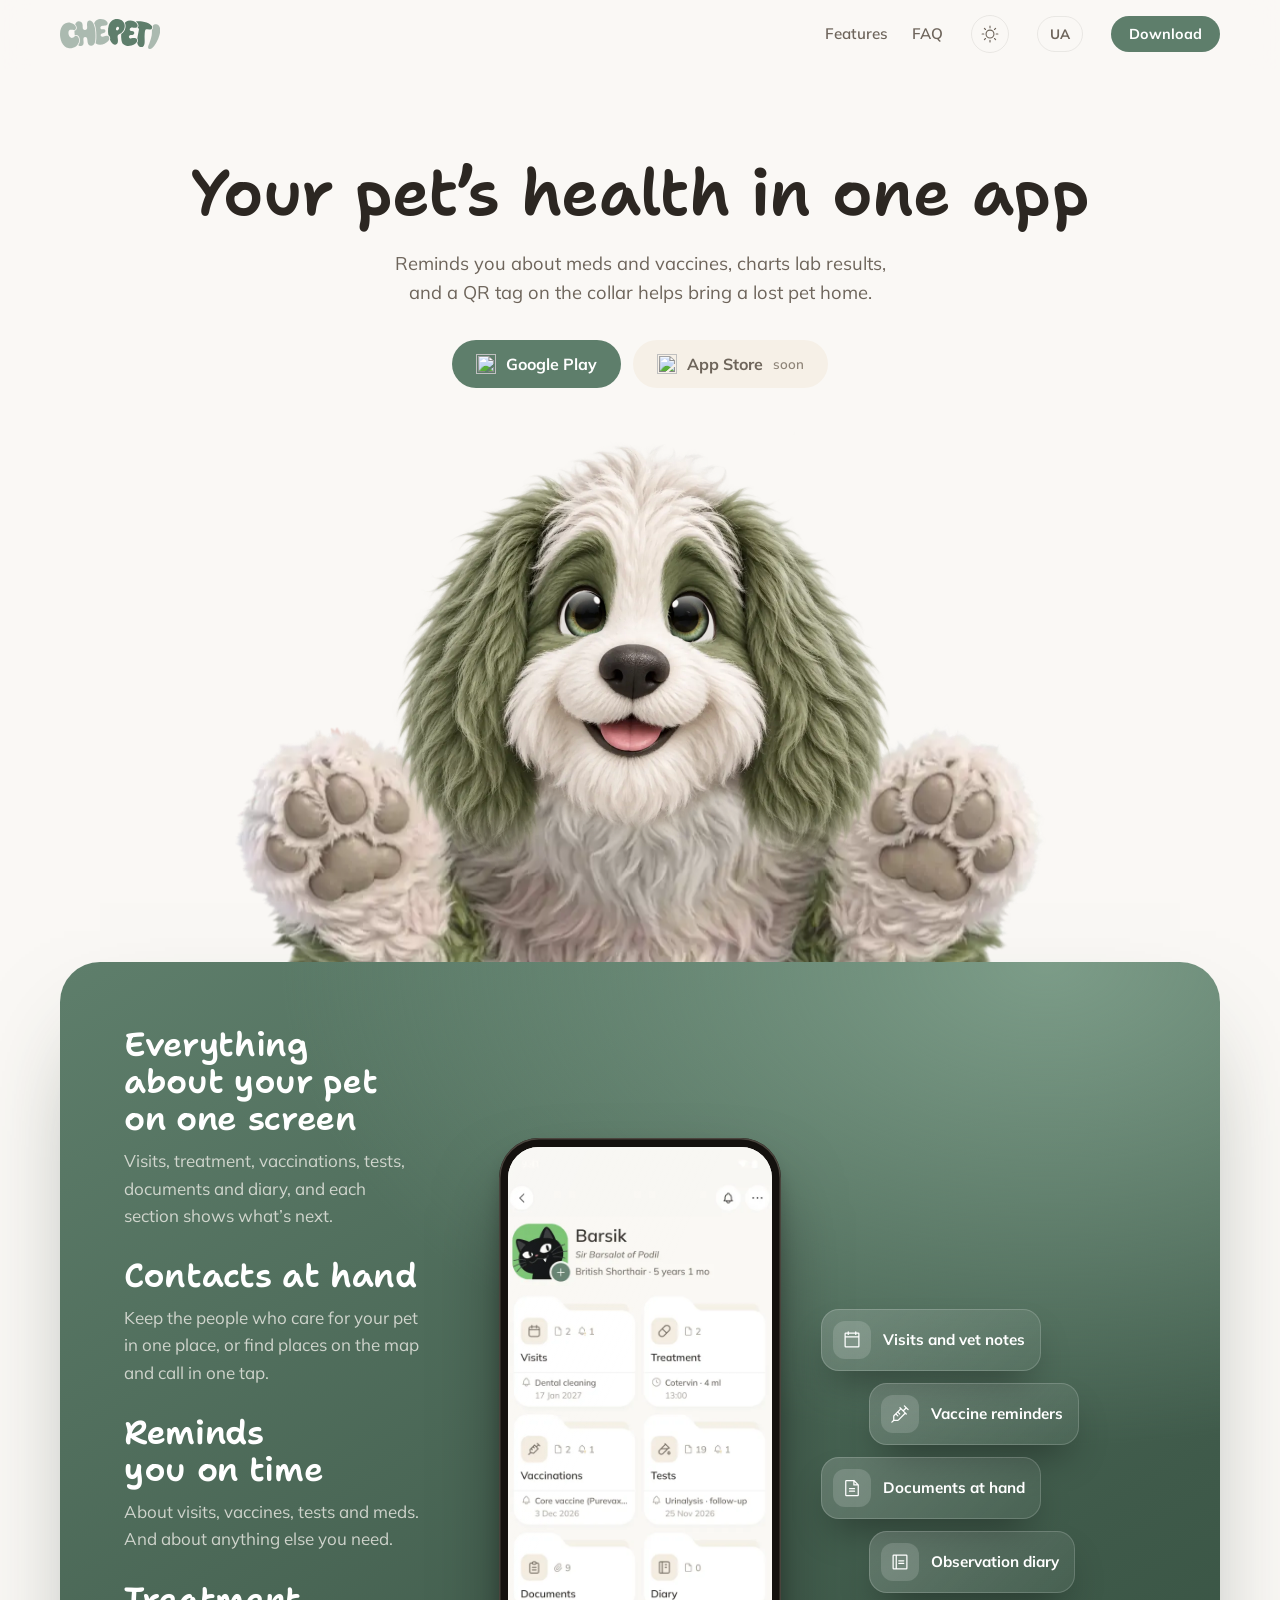
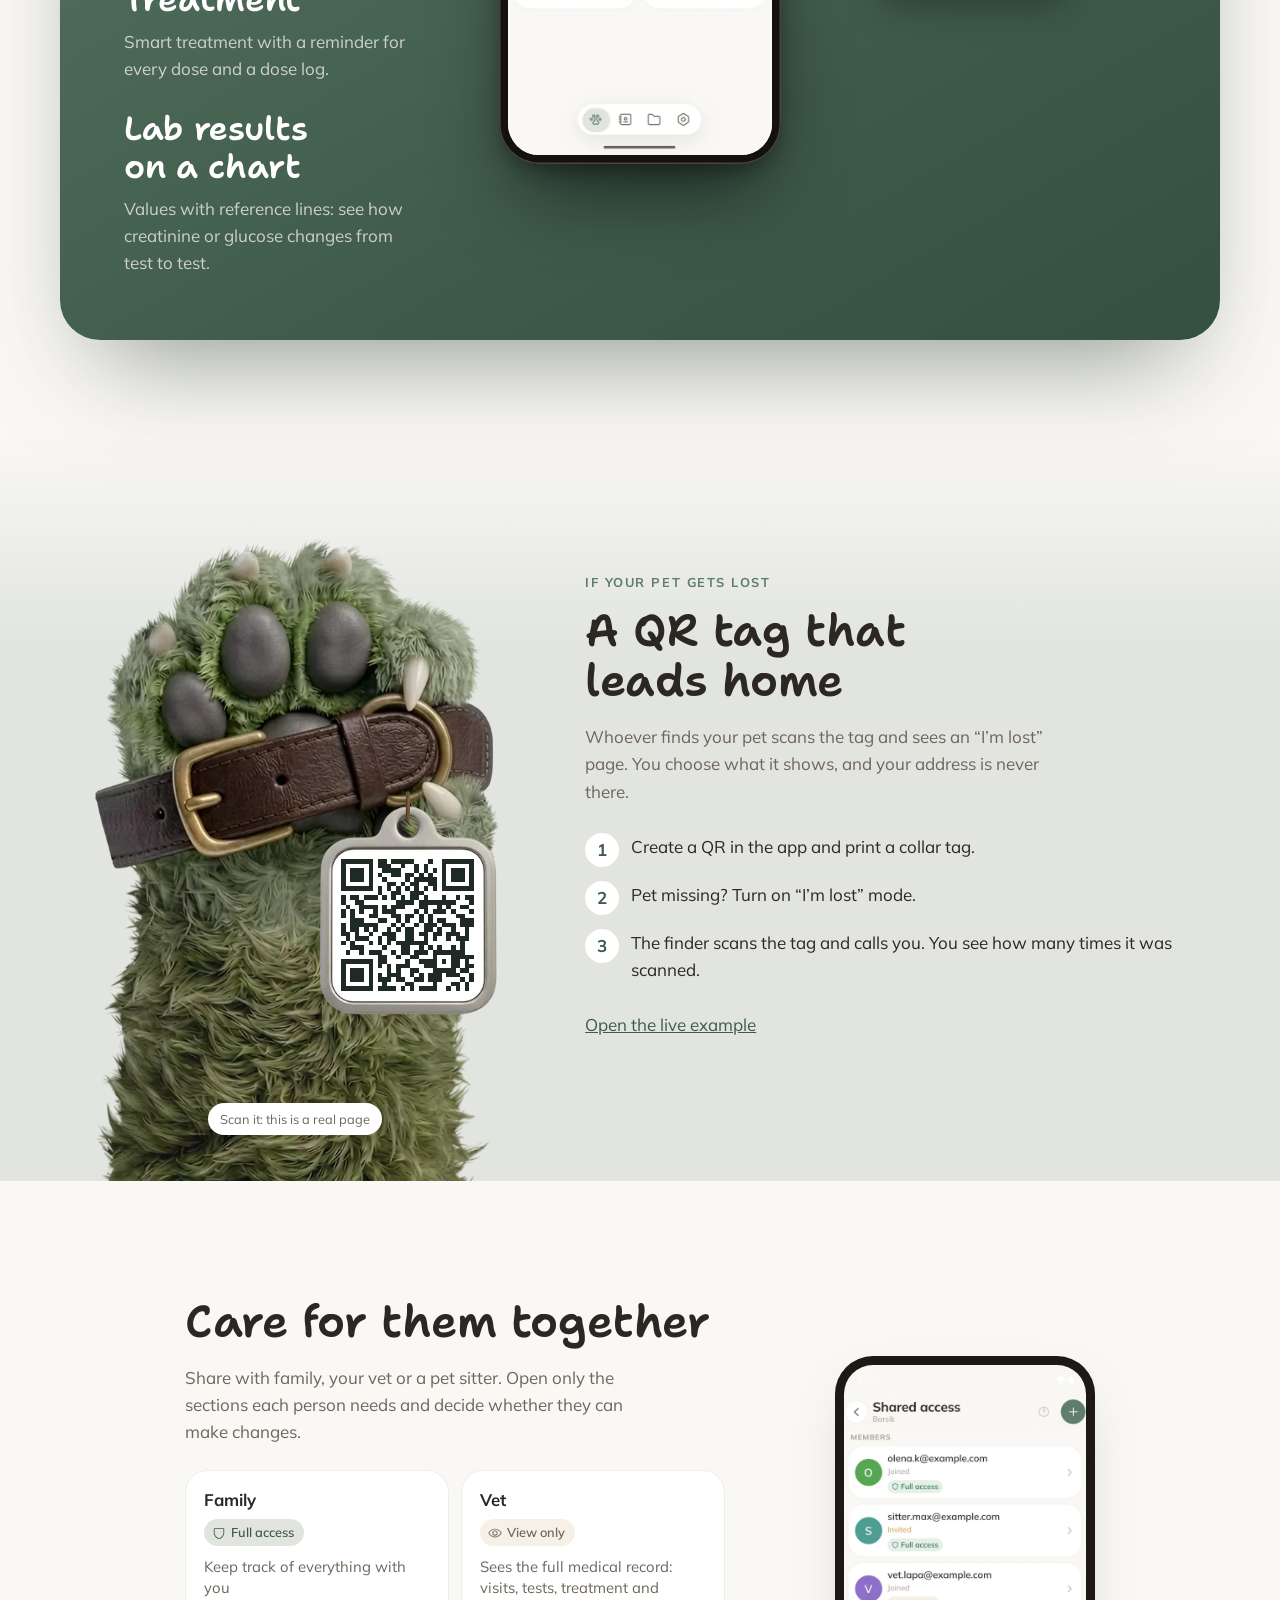
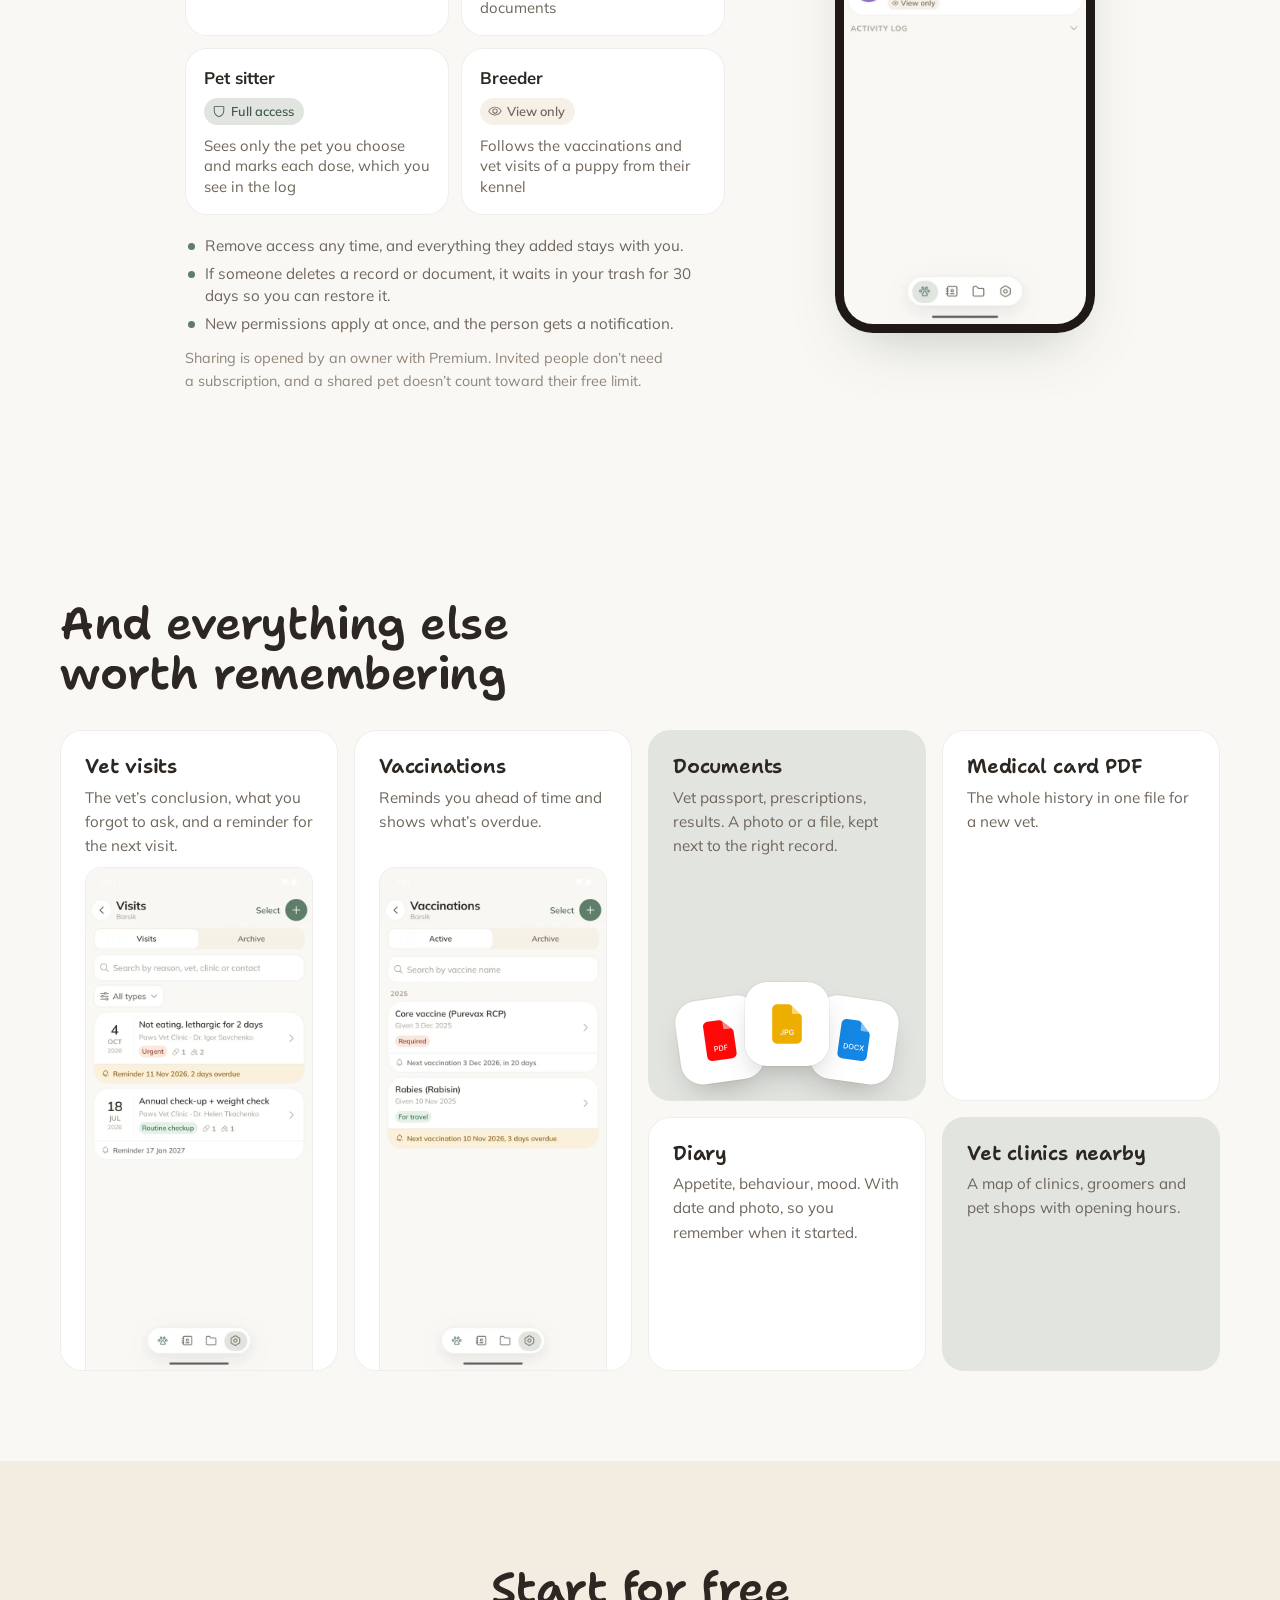
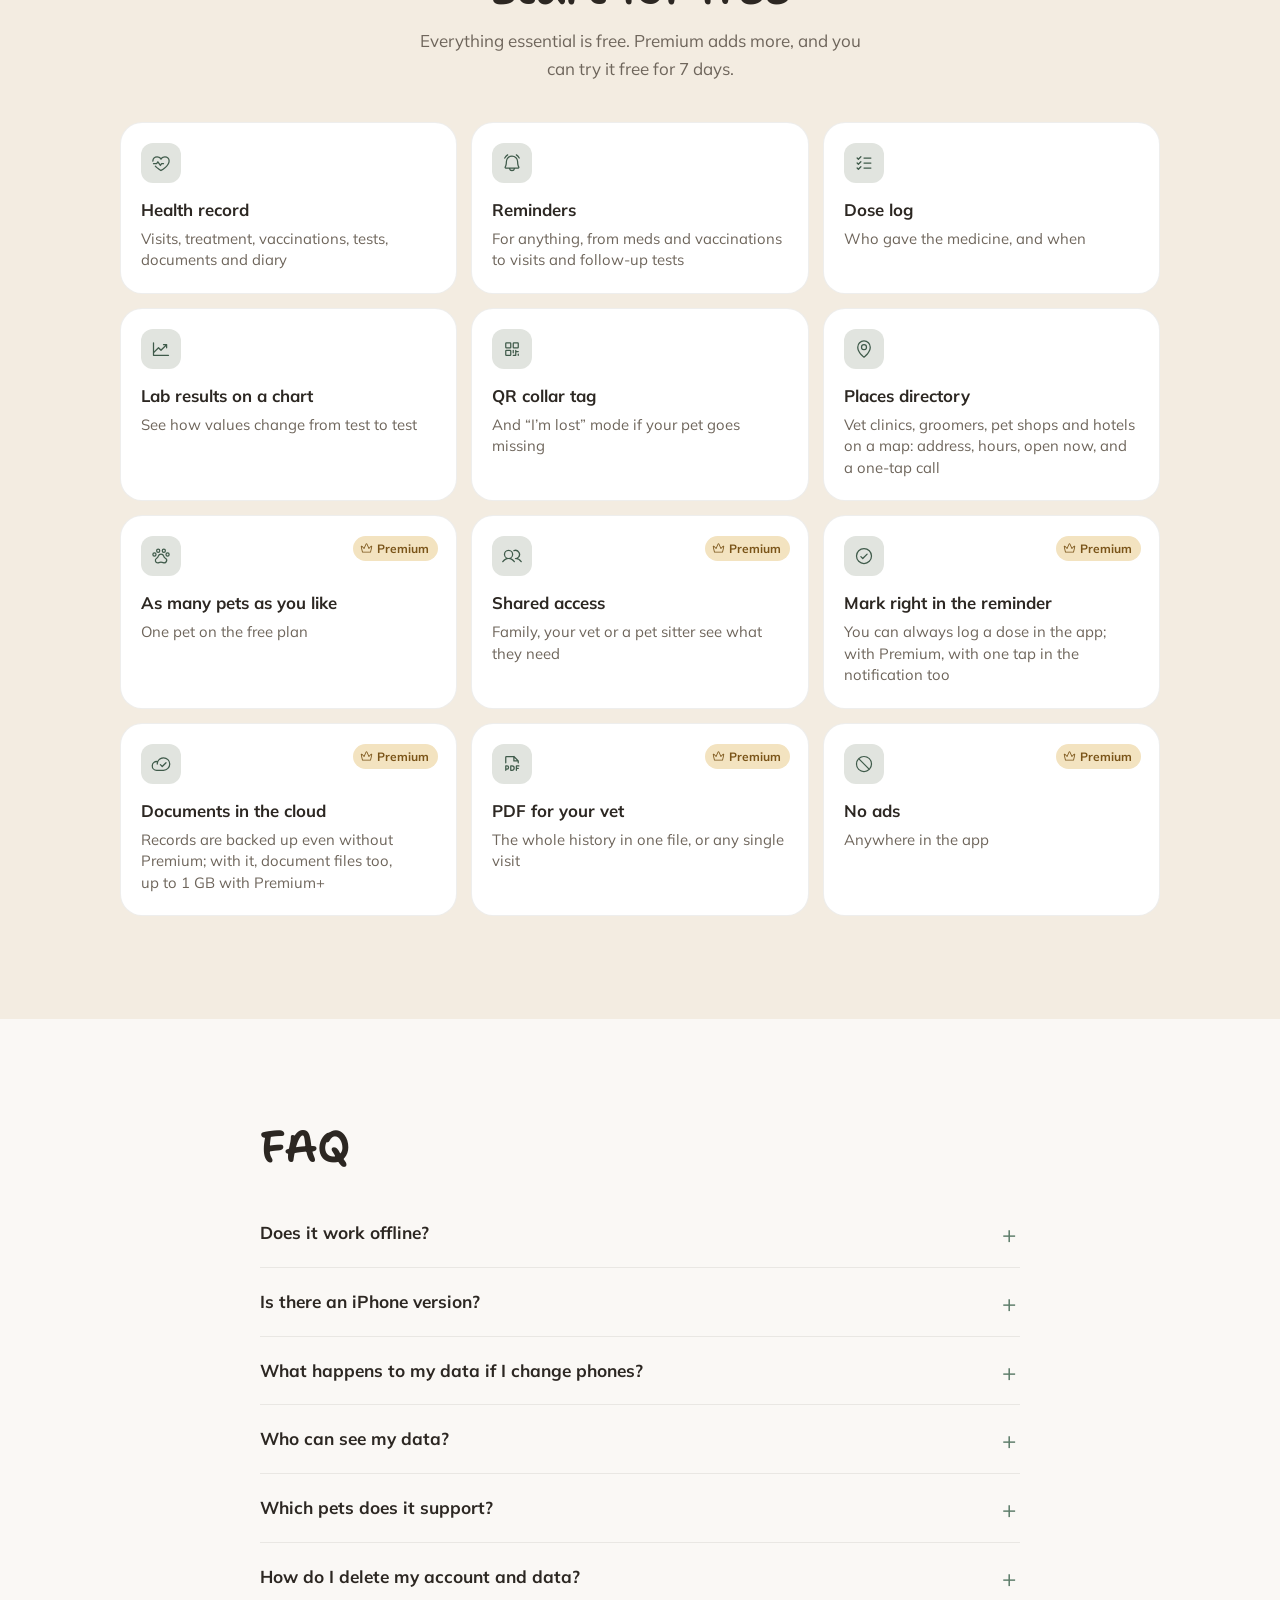
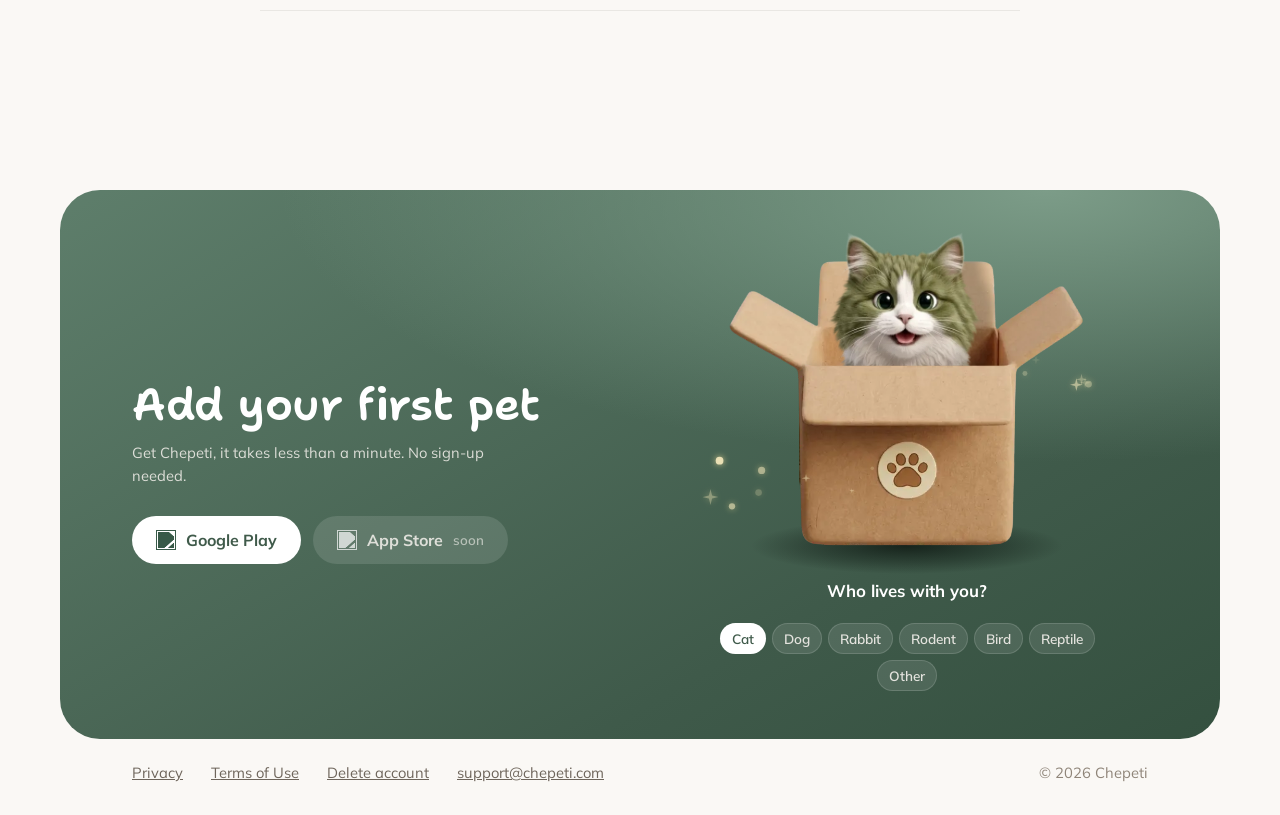
==== commit bd88946b: "Лендінг: Shantell Sans і на h3 (тур, картки функцій) Co-Authored-By: Claude Opus 5.5 <noreply@anthro" ====
--- a/en/index.html
+++ b/en/index.html
@@ -22,7 +22,7 @@
 <meta property="og:locale" content="en_US">
 <link rel="icon" href="/assets/favicon.png">
 <link rel="preload" href="/assets/fonts/Mulish_700Bold.ttf" as="font" type="font/ttf" crossorigin>
-<link rel="stylesheet" href="/assets/landing.css?v=0e121b8e">
+<link rel="stylesheet" href="/assets/landing.css?v=ed5dc754">
 <script>document.documentElement.classList.add('js');try{var th=localStorage.getItem('theme');if(th)document.documentElement.dataset.theme=th}catch(e){}</script>
 <script src="https://cdnjs.cloudflare.com/ajax/libs/gsap/3.12.5/gsap.min.js" defer></script>
 <script src="https://cdnjs.cloudflare.com/ajax/libs/gsap/3.12.5/ScrollTrigger.min.js" defer></script>
--- a/assets/landing.css
+++ b/assets/landing.css
@@ -3,7 +3,7 @@
 @font-face { font-family: Mulish; src: url(fonts/Mulish_400Regular.ttf) format('truetype'); font-weight: 400; font-display: swap; }
 @font-face { font-family: Mulish; src: url(fonts/Mulish_600SemiBold.ttf) format('truetype'); font-weight: 600; font-display: swap; }
 @font-face { font-family: Mulish; src: url(fonts/Mulish_700Bold.ttf) format('truetype'); font-weight: 700; font-display: swap; }
-/* Заголовки h1/h2 — Shantell Sans 600 (власник 18.11), лежить на сайті, не з Google Fonts: щоб Google не бачив відвідувачів. Ліцензія OFL. */
+/* Заголовки h1–h3 — Shantell Sans 600 (власник 18.11), лежить на сайті, не з Google Fonts: щоб Google не бачив відвідувачів. Ліцензія OFL. */
 @font-face { font-family: 'Shantell Sans'; src: url(fonts/ShantellSans_600_cyrillic.woff2) format('woff2'); font-weight: 600; font-display: swap; unicode-range: U+0301, U+0400-045F, U+0490-0491, U+04B0-04B1, U+2116; }
 @font-face { font-family: 'Shantell Sans'; src: url(fonts/ShantellSans_600_latin.woff2) format('woff2'); font-weight: 600; font-display: swap; unicode-range: U+0000-00FF, U+0131, U+0152-0153, U+02BB-02BC, U+02C6, U+02DA, U+02DC, U+0304, U+0308, U+0329, U+2000-206F, U+20AC, U+2122, U+2191, U+2193, U+2212, U+2215, U+FEFF, U+FFFD; }
 
@@ -50,7 +50,7 @@
 :focus-visible { outline: 3px solid var(--accent); outline-offset: 3px; border-radius: 8px; }
 .wrap { width: min(1160px, 100% - 40px); margin-inline: auto; }
 h1, h2, h3 { text-wrap: balance; margin: 0; font-weight: 700; letter-spacing: -.02em; line-height: 1.12; }
-h1, h2 { font-family: 'Shantell Sans', Mulish, sans-serif; font-weight: 600; letter-spacing: -.01em; }
+h1, h2, h3 { font-family: 'Shantell Sans', Mulish, sans-serif; font-weight: 600; letter-spacing: -.01em; }
 h1 { font-size: clamp(2.3rem, 4.4vw, 3.5rem); }
 h2 { font-size: clamp(1.9rem, 3.6vw, 2.8rem); }
 h3 { font-size: 1.25rem; letter-spacing: -.01em; }
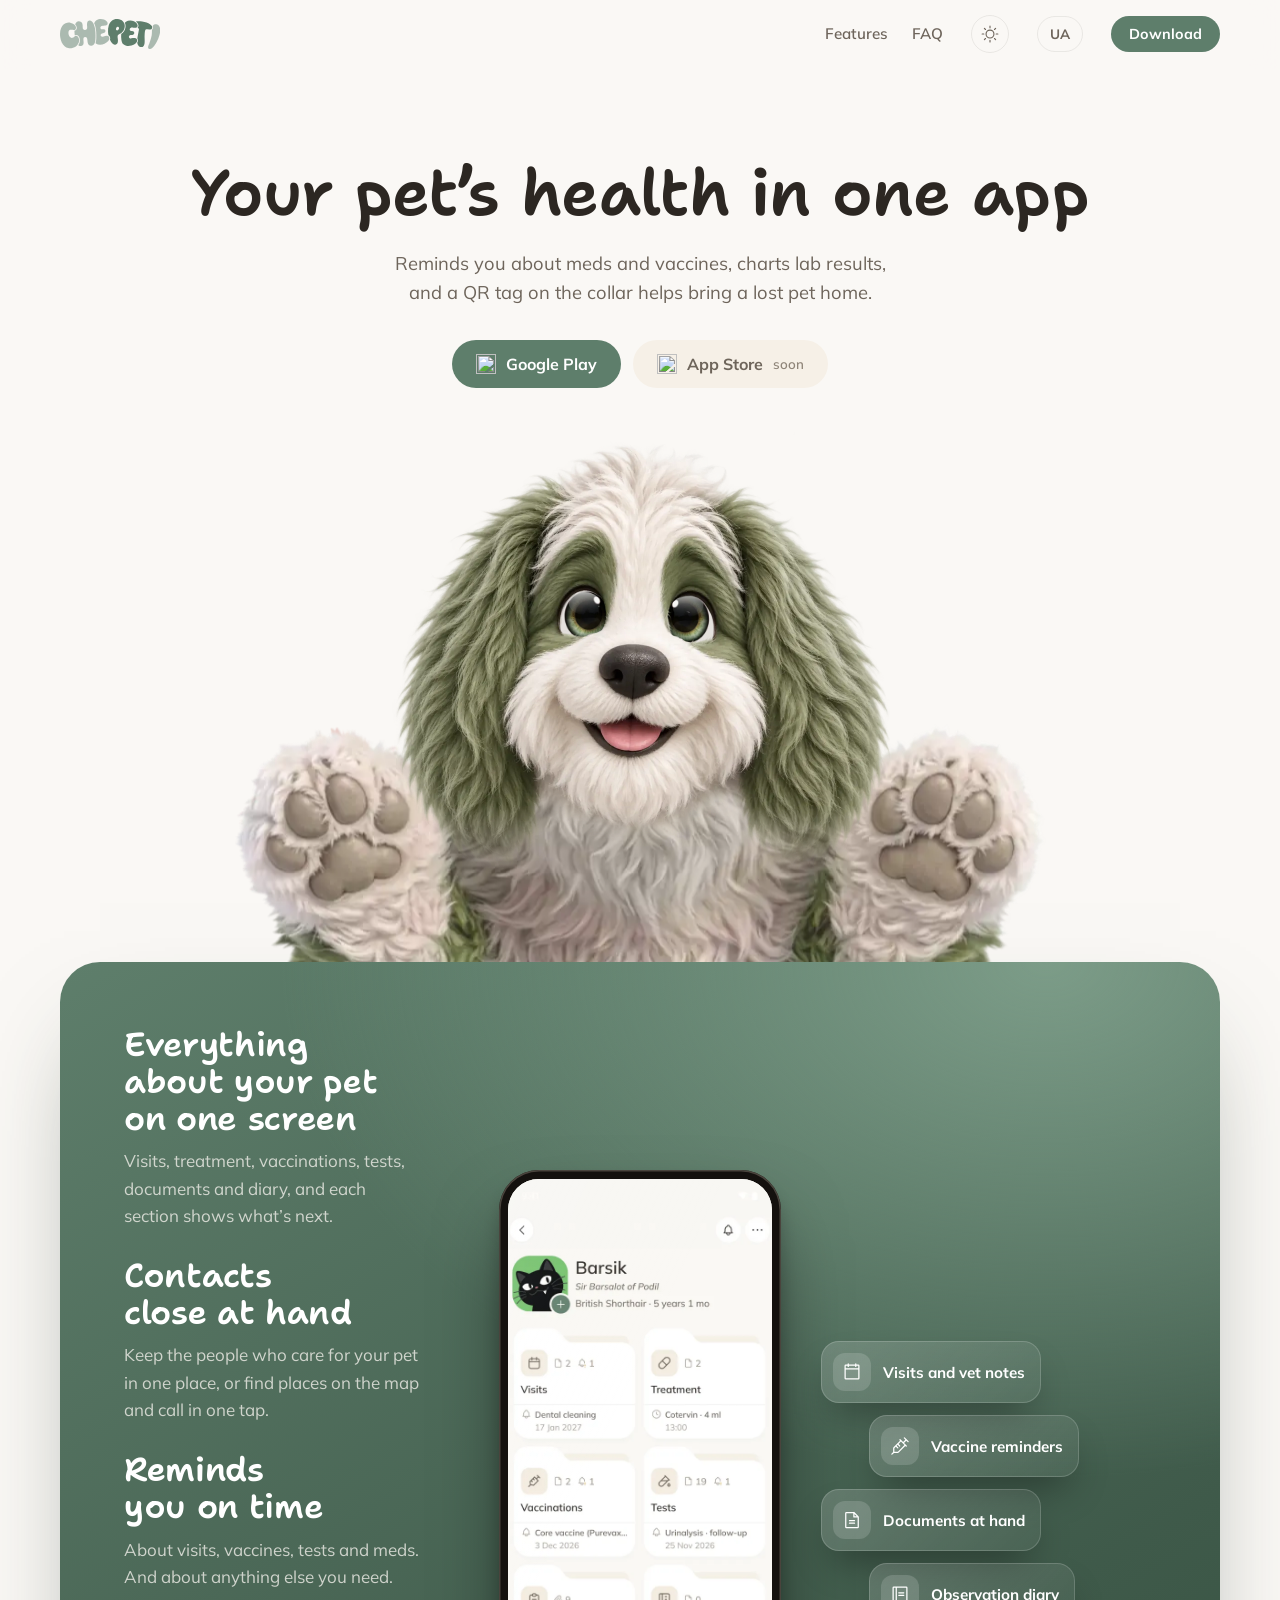
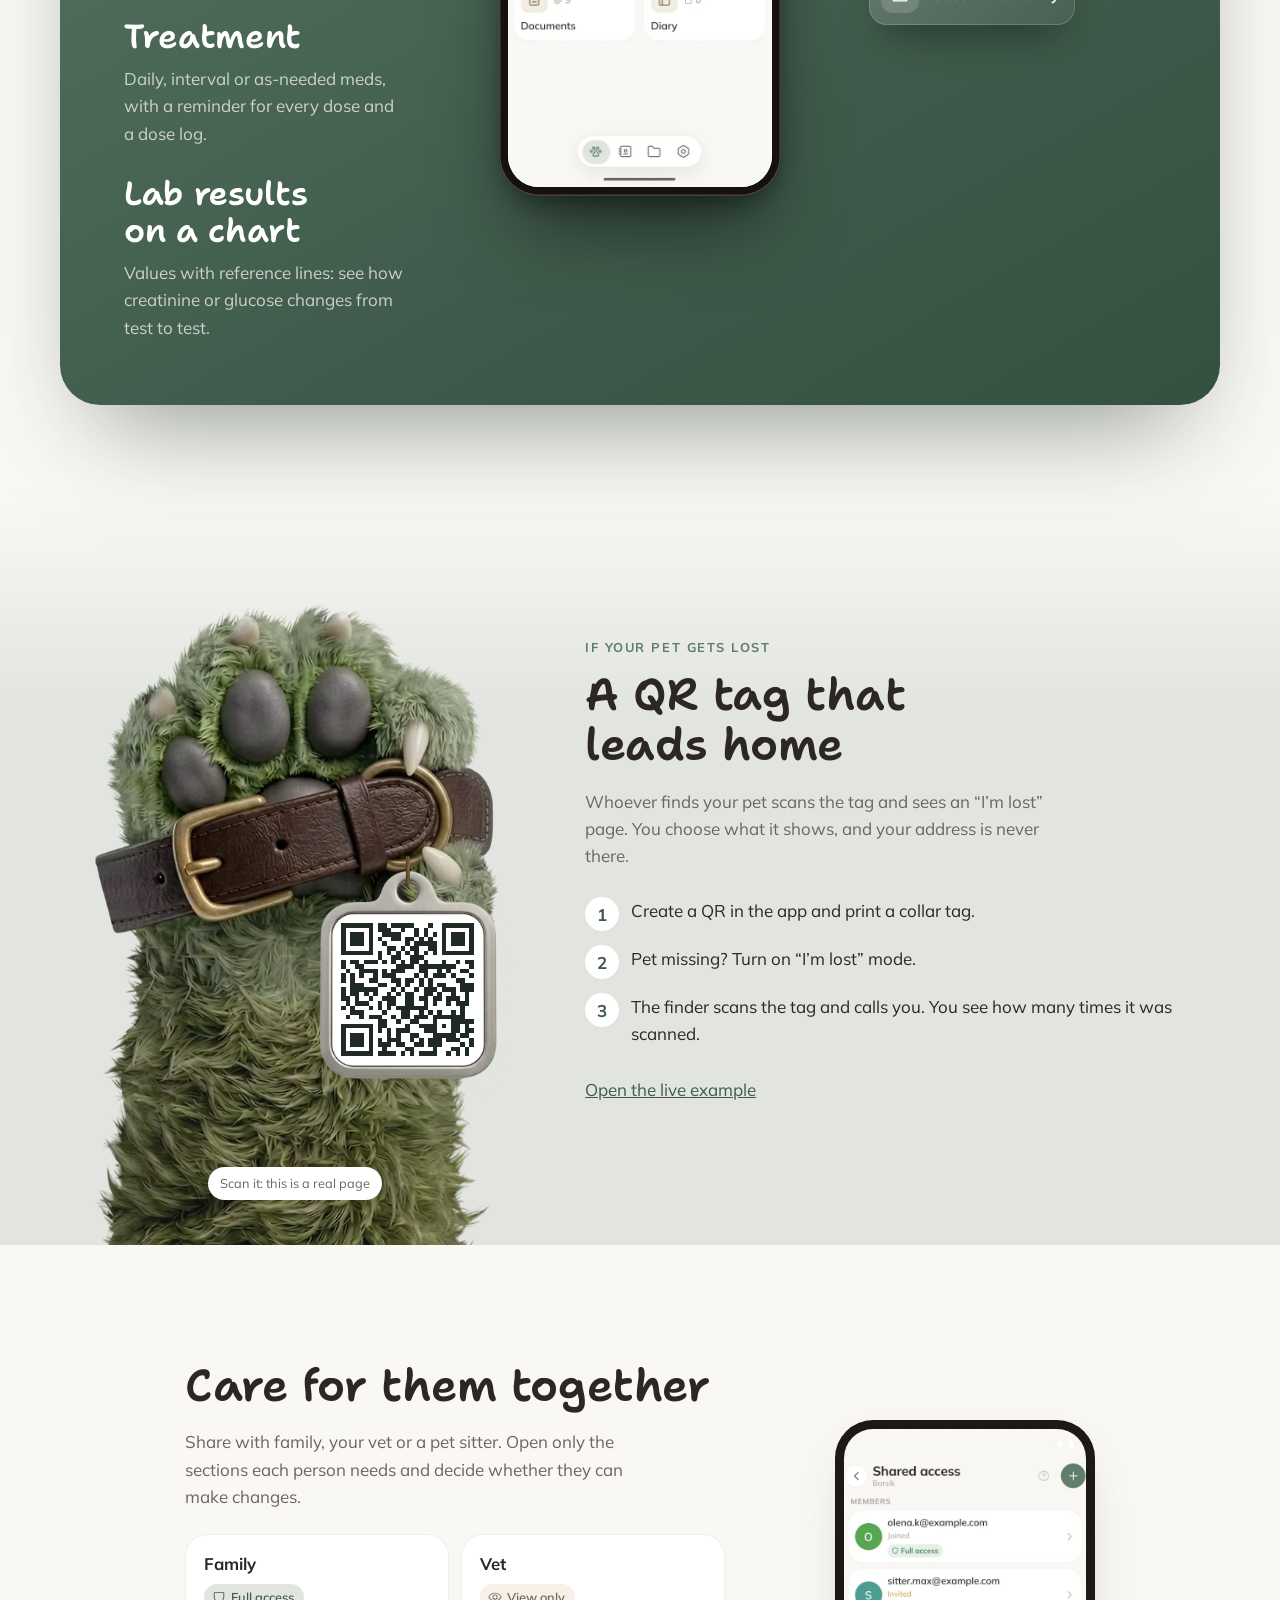
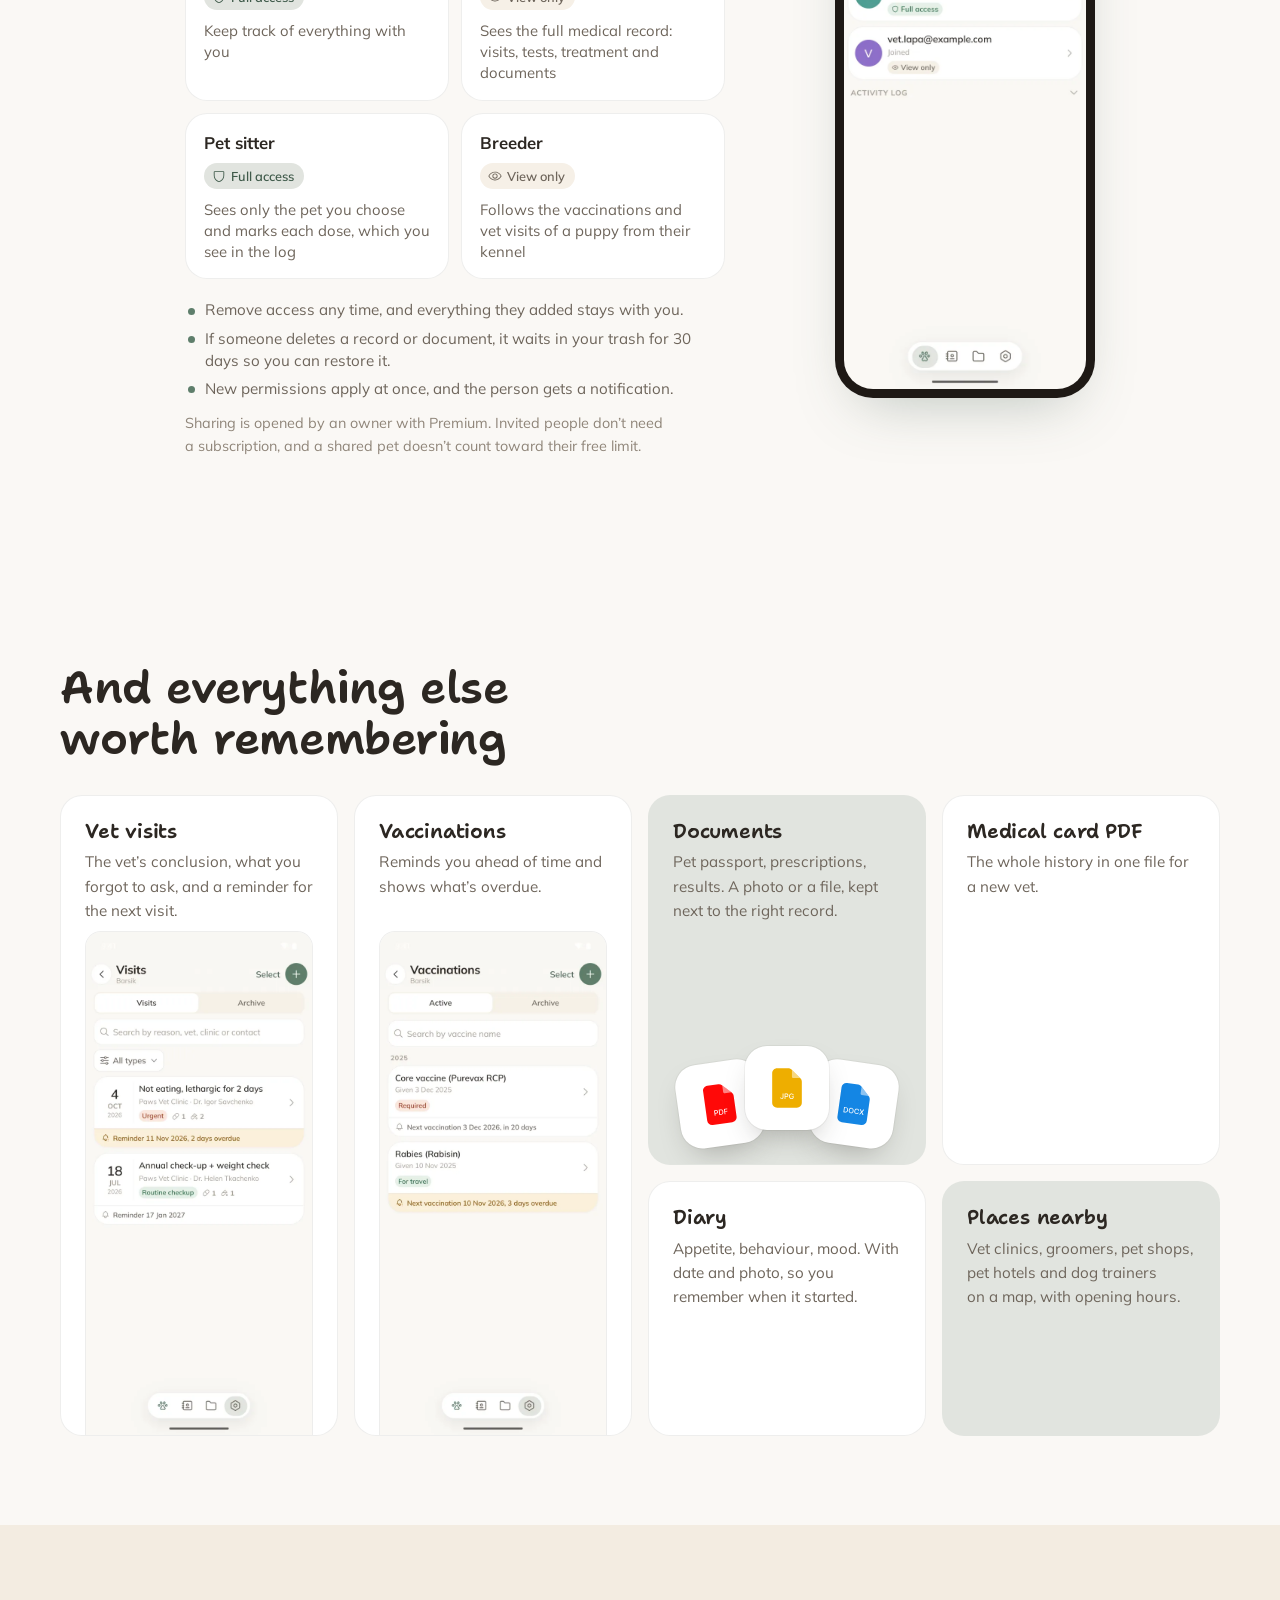
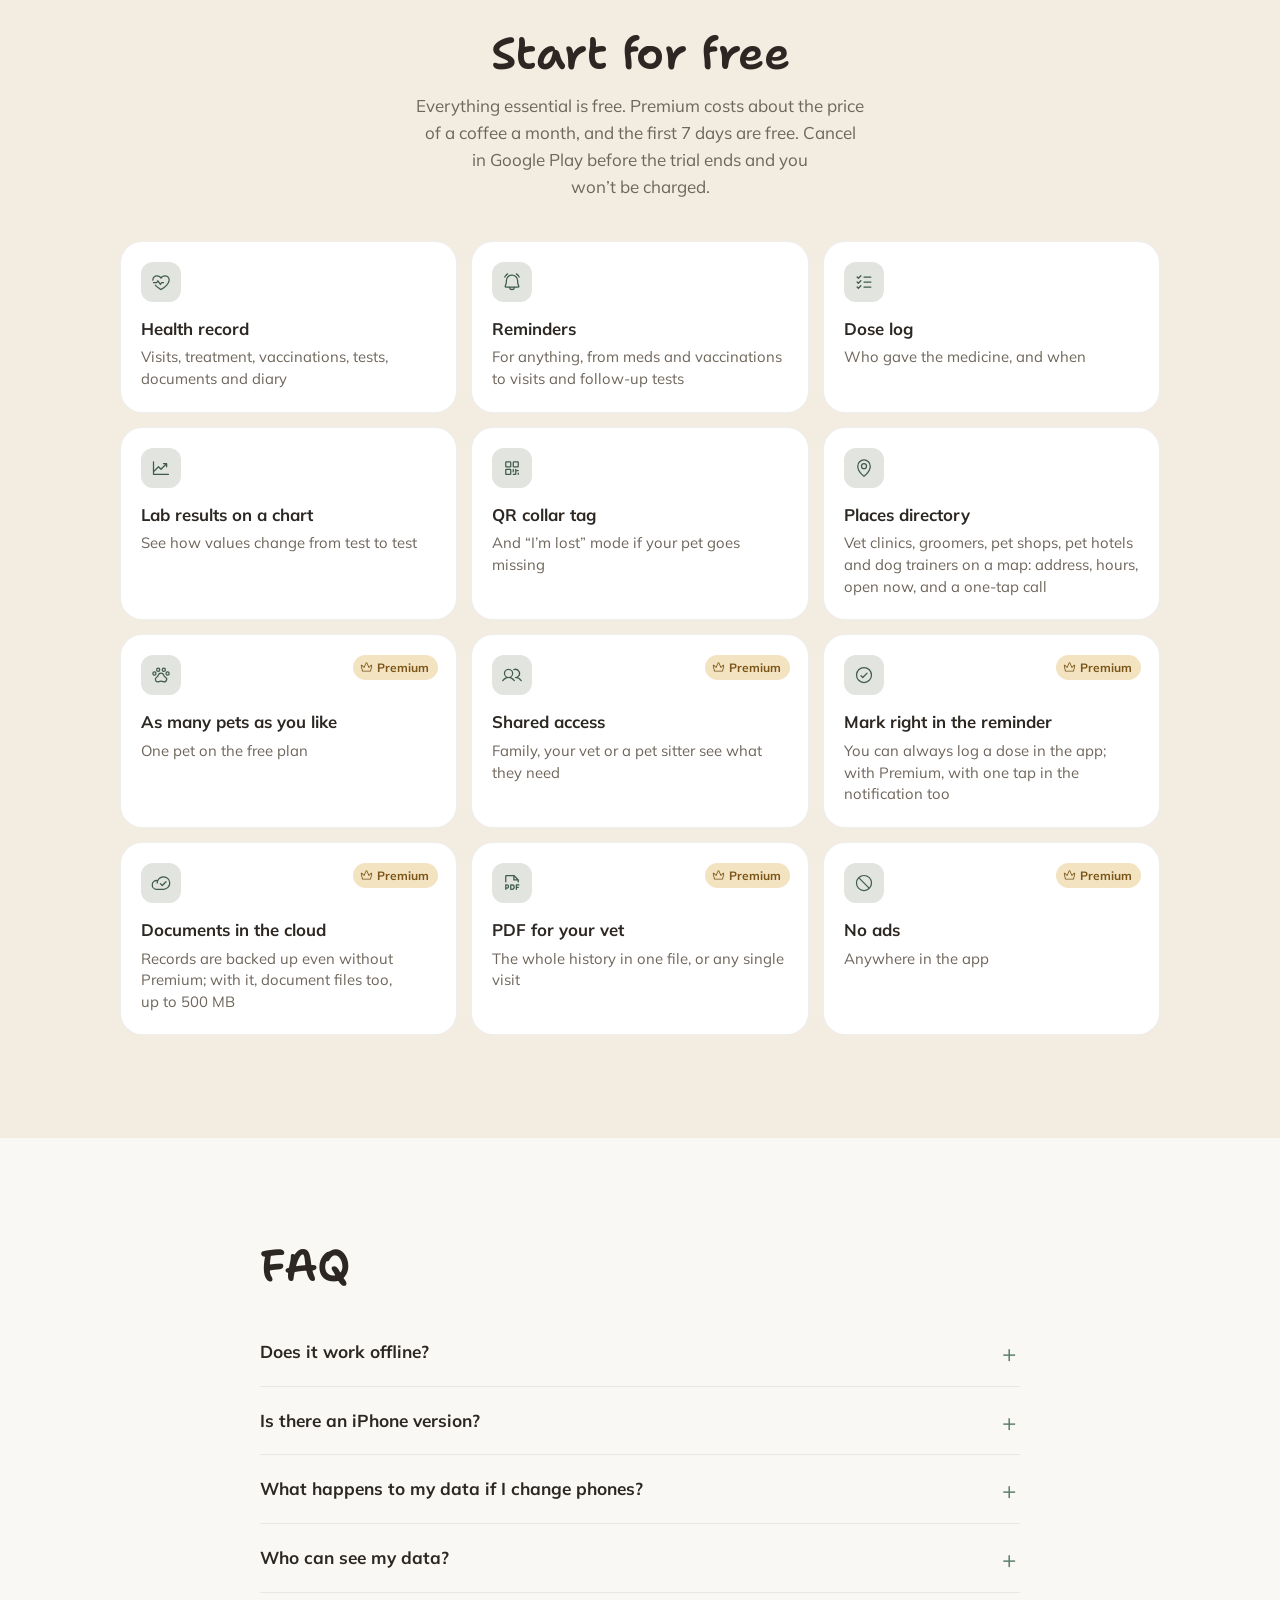
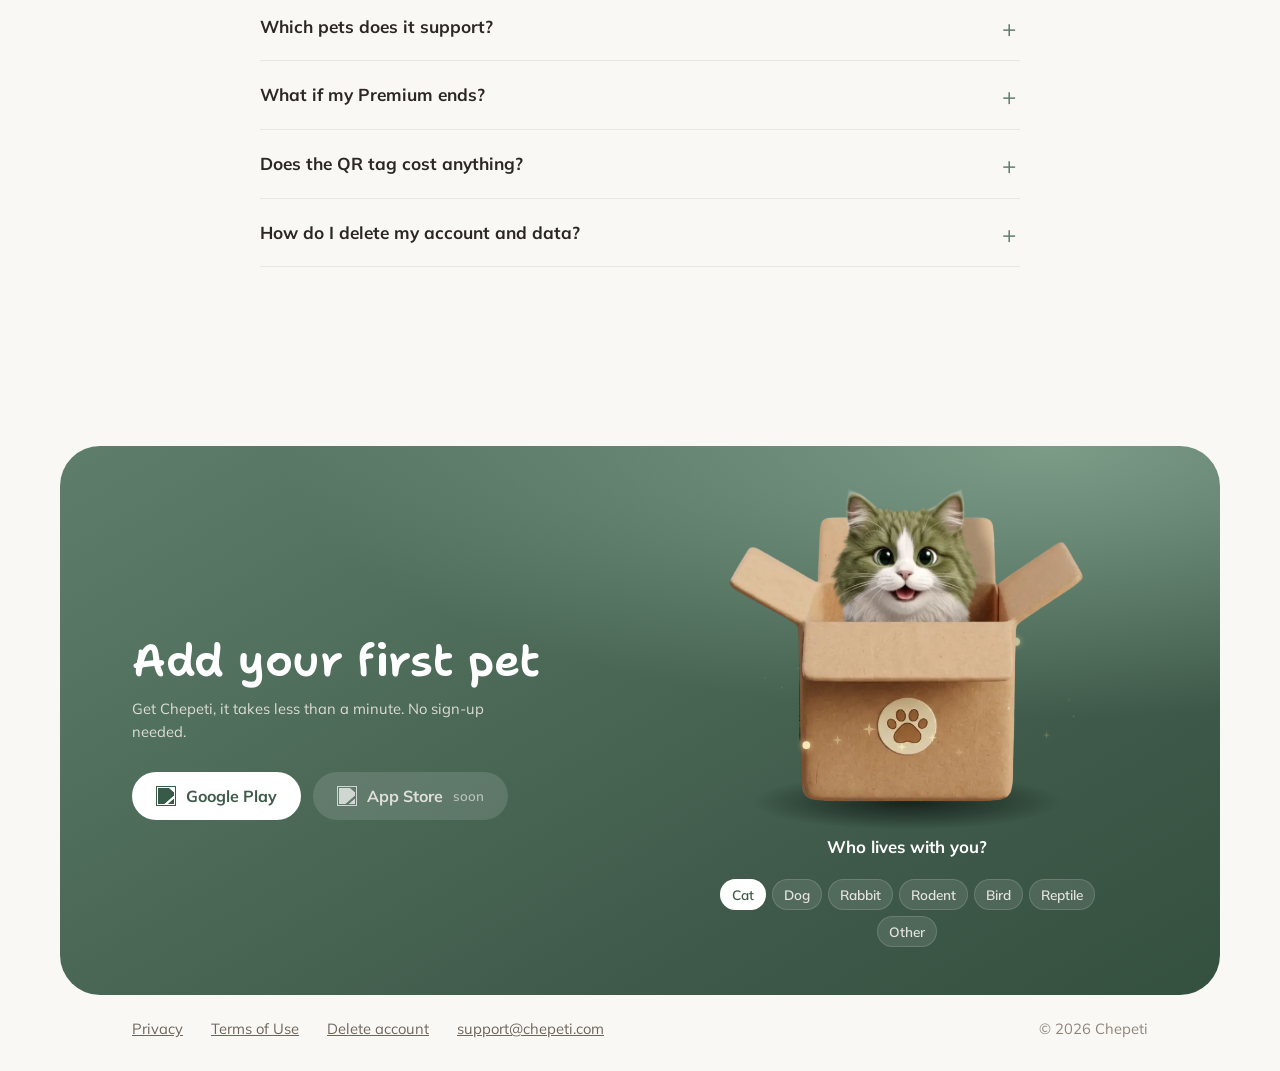
==== commit cff79eca: "Лендінг: тексти за перевіркою агентами-читачами — ціна Premium (149 грн / кава), Premium+ прибрано, " ====
--- a/en/index.html
+++ b/en/index.html
@@ -27,7 +27,7 @@
 <script src="https://cdnjs.cloudflare.com/ajax/libs/gsap/3.12.5/gsap.min.js" defer></script>
 <script src="https://cdnjs.cloudflare.com/ajax/libs/gsap/3.12.5/ScrollTrigger.min.js" defer></script>
 <script type="application/ld+json">{"@context": "https://schema.org", "@type": "MobileApplication", "name": "Chepeti", "operatingSystem": "Android", "applicationCategory": "LifestyleApplication", "inLanguage": ["uk", "en"], "description": "Medication and vaccine reminders, lab results on a chart, documents, family sharing and a QR collar tag to bring a lost pet home.", "url": "https://chepeti.com/en/", "installUrl": "https://play.google.com/store/apps/details?id=com.chepeti.app", "offers": {"@type": "Offer", "price": "0", "priceCurrency": "USD"}}</script>
-<script type="application/ld+json">{"@context": "https://schema.org", "@type": "FAQPage", "mainEntity": [{"@type": "Question", "name": "Does it work offline?", "acceptedAnswer": {"@type": "Answer", "text": "Yes. Data lives on your phone and reminders arrive without a connection. You need internet for cloud backup, sharing and the QR page. Anything you add offline stays on your phone and goes to the cloud once you’re back online."}}, {"@type": "Question", "name": "Is there an iPhone version?", "acceptedAnswer": {"@type": "Answer", "text": "It’s on the way. Chepeti is on Google Play now, and the iPhone version is coming to the App Store."}}, {"@type": "Question", "name": "What happens to my data if I change phones?", "acceptedAnswer": {"@type": "Answer", "text": "If you’ve added and confirmed your email, sign in on the new phone and all your records come back: visits, treatment, vaccinations, tests and diary. With Premium, your document files come back too."}}, {"@type": "Question", "name": "Who can see my data?", "acceptedAnswer": {"@type": "Answer", "text": "Only you. Without an account everything stays on your phone; an account is only for cloud backup, QR and sharing. Analytics turn on only with your consent, and you can delete everything in one tap in the app."}}, {"@type": "Question", "name": "Which pets does it support?", "acceptedAnswer": {"@type": "Answer", "text": "Cats, dogs, rabbits, rodents, birds, reptiles and more."}}, {"@type": "Question", "name": "How do I delete my account and data?", "acceptedAnswer": {"@type": "Answer", "text": "In the app: Profile, then “Data and privacy”. Or on the account deletion page."}}]}</script>
+<script type="application/ld+json">{"@context": "https://schema.org", "@type": "FAQPage", "mainEntity": [{"@type": "Question", "name": "Does it work offline?", "acceptedAnswer": {"@type": "Answer", "text": "Yes. Data lives on your phone and reminders arrive without a connection. You need internet for cloud backup, sharing and the QR page. Anything you add offline stays on your phone and goes to the cloud once you’re back online."}}, {"@type": "Question", "name": "Is there an iPhone version?", "acceptedAnswer": {"@type": "Answer", "text": "It’s on the way. Chepeti is on Google Play now, and the iPhone version is coming to the App Store. Until then, someone with an iPhone can’t join a shared pet."}}, {"@type": "Question", "name": "What happens to my data if I change phones?", "acceptedAnswer": {"@type": "Answer", "text": "If you’ve added and confirmed your email, sign in on the new phone and all your records come back: visits, treatment, vaccinations, tests and diary. With Premium, your document files come back too. Without an account, records live only on your phone, and if it’s lost, they go with it."}}, {"@type": "Question", "name": "Who can see my data?", "acceptedAnswer": {"@type": "Answer", "text": "Only you and the people you share access with. Without an account everything stays on your phone; an account is only for cloud backup, QR and sharing. Analytics turn on only with your consent, and you can delete everything in one tap in the app."}}, {"@type": "Question", "name": "Which pets does it support?", "acceptedAnswer": {"@type": "Answer", "text": "Cats, dogs, rabbits, rodents, birds, reptiles and more."}}, {"@type": "Question", "name": "What if my Premium ends?", "acceptedAnswer": {"@type": "Answer", "text": "All your pets and records stay, and you can keep adding new entries. You won’t be able to add another pet, share access or make a PDF, and existing sharing is paused. You can download your document files from the cloud to your phone; the app shows the date."}}, {"@type": "Question", "name": "Does the QR tag cost anything?", "acceptedAnswer": {"@type": "Answer", "text": "No, the QR is free. The app makes the image, and you print or order the tag wherever suits you. Whoever finds your pet opens the page with their phone camera, no app needed."}}, {"@type": "Question", "name": "How do I delete my account and data?", "acceptedAnswer": {"@type": "Answer", "text": "In the app: Profile, then “Data and privacy”. Or on the account deletion page."}}]}</script>
 </head>
 <body>
 <svg class="grid-bg" aria-hidden="true"></svg>
@@ -53,9 +53,9 @@
     </div>
   </div></div>
   <div class="tour-card" data-an="{&quot;dec&quot;: &quot;.&quot;, &quot;prev&quot;: &quot;previous&quot;, &quot;norm&quot;: &quot;Reference&quot;, &quot;dates&quot;: [&quot;09.12&quot;, &quot;02.01&quot;, &quot;26.01&quot;, &quot;19.02&quot;, &quot;15.03&quot;, &quot;08.04&quot;, &quot;02.05&quot;, &quot;26.05&quot;, &quot;19.06&quot;, &quot;13.07&quot;, &quot;06.08&quot;, &quot;30.08&quot;, &quot;23.09&quot;, &quot;17.10&quot;, &quot;10.11&quot;], &quot;metrics&quot;: [{&quot;name&quot;: &quot;Creatinine&quot;, &quot;unit&quot;: &quot;µmol/L&quot;, &quot;v&quot;: [118, 124, 121, 135, 142, 150, 168, 181, 176, 205, 219, 196, 184, 172, 165], &quot;ref&quot;: [71, 212]}, {&quot;name&quot;: &quot;Glucose&quot;, &quot;unit&quot;: &quot;mmol/L&quot;, &quot;v&quot;: [5.1, 5.6, 4.8, 6.2, 5.9, 7.4, 9.1, 8.6, 6.8, 6.1, 5.7, 5.4, 6.0, 5.8, 5.5], &quot;ref&quot;: [3.9, 8.3]}, {&quot;name&quot;: &quot;ALT&quot;, &quot;unit&quot;: &quot;U/L&quot;, &quot;v&quot;: [45, 52, 48, 61, 58, 74, 96, 138, 112, 88, 70, 64, 59, 55, 51], &quot;ref&quot;: [12, 130]}], &quot;rows&quot;: [{&quot;title&quot;: &quot;Blood chemistry&quot;, &quot;date&quot;: &quot;10 Nov 2026&quot;, &quot;series&quot;: 14}, {&quot;title&quot;: &quot;Blood chemistry&quot;, &quot;date&quot;: &quot;17 Oct 2026&quot;, &quot;series&quot;: 13}, {&quot;title&quot;: &quot;Urinalysis&quot;, &quot;date&quot;: &quot;9 Oct 2026&quot;, &quot;vals&quot;: [[&quot;pH&quot;, &quot;6.8&quot;], [&quot;Specific gravity&quot;, &quot;1.035&quot;]]}, {&quot;title&quot;: &quot;Complete blood count&quot;, &quot;date&quot;: &quot;4 Oct 2026&quot;, &quot;vals&quot;: [[&quot;White blood cells&quot;, &quot;14.2×10⁹/L&quot;]]}]}"><div class="tour-steps" aria-hidden="true"><span></span><span></span><span></span><span></span><span></span></div><div class="tour-grid">
-    <div class="tour-texts"><div><h3>Everything about your pet on one screen</h3><p>Visits, treatment, vaccinations, tests, documents and diary, and each section shows what’s next.</p></div><div><h3>Contacts at hand</h3><p>Keep the people who care for your pet in one place, or find places on the map and call in one tap.</p></div><div><h3>Reminds you on time</h3><p>About visits, vaccines, tests and meds. And about anything else you need.</p></div><div><h3>Treatment</h3><p>Smart treatment with a reminder for every dose and a dose log.</p></div><div><h3>Lab results on a chart</h3><p>Values with reference lines: see how creatinine or glucose changes from test to test.</p></div></div>
-    <div class="tour-tilt"><div class="tour-phone"><div class="screens"><img src="/assets/screens/en-03-pet.webp" alt="Everything about your pet on one screen" width="600" height="1333" fetchpriority="high"><img src="/assets/screens/en-13-places.webp" alt="Contacts at hand" width="600" height="1333" loading="lazy"><img src="/assets/screens/en-18-reminders.webp" alt="Reminds you on time" width="600" height="1333" loading="lazy"><img src="/assets/screens/en-05-med.webp" alt="Treatment" width="600" height="1333" loading="lazy"><img src="/assets/screens/en-07-analyses.webp" alt="Lab results on a chart" width="600" height="1333" loading="lazy"><button type="button" class="an-spot" style="top:32.3%;height:10%" aria-label="Hover over a test 1"></button><button type="button" class="an-spot" style="top:43.8%;height:10%" aria-label="Hover over a test 2"></button><button type="button" class="an-spot" style="top:55.3%;height:13.3%" aria-label="Hover over a test 3"></button><button type="button" class="an-spot" style="top:70.3%;height:15.8%" aria-label="Hover over a test 4"></button></div></div></div>
-    <div class="tour-badges"><div class="badge-set"><div class="badge" style="--m:0"><i style="--ic:url(/assets/icons/calendar-blank.svg)"></i><b>Visits and vet notes</b></div><div class="badge" style="--m:1"><i style="--ic:url(/assets/icons/syringe.svg)"></i><b>Vaccine reminders</b></div><div class="badge" style="--m:2"><i style="--ic:url(/assets/icons/file-text.svg)"></i><b>Documents at hand</b></div><div class="badge" style="--m:3"><i style="--ic:url(/assets/icons/notebook.svg)"></i><b>Observation diary</b></div></div><div class="badge-set"><div class="badge" style="--m:0"><i style="--ic:url(/assets/icons/first-aid.svg)"></i><b>Vet clinics</b></div><div class="badge" style="--m:1"><i style="--ic:url(/assets/icons/scissors.svg)"></i><b>Groomers</b></div><div class="badge" style="--m:2"><i style="--ic:url(/assets/icons/storefront.svg)"></i><b>Pet shops</b></div><div class="badge" style="--m:3"><i style="--ic:url(/assets/icons/bed.svg)"></i><b>Pet hotels</b></div><div class="badge" style="--m:4"><i style="--ic:url(/assets/icons/dog.svg)"></i><b>Trainers</b></div></div><div class="badge-set"><div class="badge" style="--m:0"><i style="--ic:url(/assets/icons/bell-ringing.svg)"></i><b>Call the clinic</b></div><div class="badge" style="--m:1"><i style="--ic:url(/assets/icons/bell-ringing.svg)"></i><b>Take a urine test</b></div><div class="badge" style="--m:2"><i style="--ic:url(/assets/icons/bell-ringing.svg)"></i><b>Vaccine time: myxomatosis</b></div></div><div class="badge-set"><div class="badge" style="--m:0"><i style="--ic:url(/assets/icons/check-circle.svg)"></i><b>Mark a dose as given</b></div><div class="badge" style="--m:1"><i style="--ic:url(/assets/icons/calendar-check.svg)"></i><b>Daily doses</b></div><div class="badge" style="--m:2"><i style="--ic:url(/assets/icons/arrows-clockwise.svg)"></i><b>Every few days</b></div><div class="badge" style="--m:3"><i style="--ic:url(/assets/icons/hand-pointing.svg)"></i><b>As needed</b></div><div class="badge" style="--m:4"><i style="--ic:url(/assets/icons/camera.svg)"></i><b>Medicine photos</b></div><div class="badge" style="--m:5"><i style="--ic:url(/assets/icons/list-checks.svg)"></i><b>Log: who gave it and when</b></div></div><div class="badge-set an-set"><div class="an-tip" aria-live="polite"></div></div></div>
+    <div class="tour-texts"><div><h3>Everything about your pet on one screen</h3><p>Visits, treatment, vaccinations, tests, documents and diary, and each section shows what’s next.</p></div><div><h3>Contacts close at hand</h3><p>Keep the people who care for your pet in one place, or find places on the map and call in one tap.</p></div><div><h3>Reminds you on time</h3><p>About visits, vaccines, tests and meds. And about anything else you need.</p></div><div><h3>Treatment</h3><p>Daily, interval or as-needed meds, with a reminder for every dose and a dose log.</p></div><div><h3>Lab results on a chart</h3><p>Values with reference lines: see how creatinine or glucose changes from test to test.</p></div></div>
+    <div class="tour-tilt"><div class="tour-phone"><div class="screens"><img src="/assets/screens/en-03-pet.webp" alt="Everything about your pet on one screen" width="600" height="1333" fetchpriority="high"><img src="/assets/screens/en-13-places.webp" alt="Contacts close at hand" width="600" height="1333" loading="lazy"><img src="/assets/screens/en-18-reminders.webp" alt="Reminds you on time" width="600" height="1333" loading="lazy"><img src="/assets/screens/en-05-med.webp" alt="Treatment" width="600" height="1333" loading="lazy"><img src="/assets/screens/en-07-analyses.webp" alt="Lab results on a chart" width="600" height="1333" loading="lazy"><button type="button" class="an-spot" style="top:32.3%;height:10%" aria-label="Hover over a test 1"></button><button type="button" class="an-spot" style="top:43.8%;height:10%" aria-label="Hover over a test 2"></button><button type="button" class="an-spot" style="top:55.3%;height:13.3%" aria-label="Hover over a test 3"></button><button type="button" class="an-spot" style="top:70.3%;height:15.8%" aria-label="Hover over a test 4"></button></div></div></div>
+    <div class="tour-badges"><div class="badge-set"><div class="badge" style="--m:0"><i style="--ic:url(/assets/icons/calendar-blank.svg)"></i><b>Visits and vet notes</b></div><div class="badge" style="--m:1"><i style="--ic:url(/assets/icons/syringe.svg)"></i><b>Vaccine reminders</b></div><div class="badge" style="--m:2"><i style="--ic:url(/assets/icons/file-text.svg)"></i><b>Documents at hand</b></div><div class="badge" style="--m:3"><i style="--ic:url(/assets/icons/notebook.svg)"></i><b>Observation diary</b></div></div><div class="badge-set"><div class="badge" style="--m:0"><i style="--ic:url(/assets/icons/first-aid.svg)"></i><b>Vet clinics</b></div><div class="badge" style="--m:1"><i style="--ic:url(/assets/icons/scissors.svg)"></i><b>Groomers</b></div><div class="badge" style="--m:2"><i style="--ic:url(/assets/icons/storefront.svg)"></i><b>Pet shops</b></div><div class="badge" style="--m:3"><i style="--ic:url(/assets/icons/bed.svg)"></i><b>Pet hotels</b></div><div class="badge" style="--m:4"><i style="--ic:url(/assets/icons/dog.svg)"></i><b>Dog trainers</b></div></div><div class="badge-set"><div class="badge" style="--m:0"><i style="--ic:url(/assets/icons/bell-ringing.svg)"></i><b>Call the clinic</b></div><div class="badge" style="--m:1"><i style="--ic:url(/assets/icons/bell-ringing.svg)"></i><b>Get a urine test</b></div><div class="badge" style="--m:2"><i style="--ic:url(/assets/icons/bell-ringing.svg)"></i><b>Vaccine time: myxomatosis</b></div></div><div class="badge-set"><div class="badge" style="--m:0"><i style="--ic:url(/assets/icons/check-circle.svg)"></i><b>Mark a dose as given</b></div><div class="badge" style="--m:1"><i style="--ic:url(/assets/icons/calendar-check.svg)"></i><b>Daily doses</b></div><div class="badge" style="--m:2"><i style="--ic:url(/assets/icons/arrows-clockwise.svg)"></i><b>Every few days</b></div><div class="badge" style="--m:3"><i style="--ic:url(/assets/icons/hand-pointing.svg)"></i><b>As needed</b></div><div class="badge" style="--m:4"><i style="--ic:url(/assets/icons/camera.svg)"></i><b>Medicine photos</b></div><div class="badge" style="--m:5"><i style="--ic:url(/assets/icons/list-checks.svg)"></i><b>Log: who gave it and when</b></div></div><div class="badge-set an-set"><div class="an-tip" aria-live="polite"></div></div></div>
   </div></div>
 </div></section>
 
@@ -93,22 +93,22 @@
   <div class="bento">
     <div class="cell shot reveal"><h3>Vet visits</h3><p>The vet’s conclusion, what you forgot to ask, and a reminder for the next visit.</p><img src="/assets/screens/en-10-visits.webp" alt="List of vet visits" width="600" height="1333" loading="lazy"></div>
     <div class="cell shot reveal" style="--i:1"><h3>Vaccinations</h3><p>Reminds you ahead of time and shows what’s overdue.</p><img src="/assets/screens/en-09-vaccines.webp" alt="List of vaccinations with reminders" width="600" height="1333" loading="lazy"></div>
-    <div class="cell tint docs reveal" style="--i:2"><h3>Documents</h3><p>Vet passport, prescriptions, results. A photo or a file, kept next to the right record.</p><div class="formats" aria-hidden="true"><span><img src="/assets/file-pdf.svg" alt="" width="56" height="56"></span><span><img src="/assets/file-jpg.svg" alt="" width="56" height="56"></span><span><img src="/assets/file-docx.svg" alt="" width="56" height="56"></span></div></div>
+    <div class="cell tint docs reveal" style="--i:2"><h3>Documents</h3><p>Pet passport, prescriptions, results. A photo or a file, kept next to the right record.</p><div class="formats" aria-hidden="true"><span><img src="/assets/file-pdf.svg" alt="" width="56" height="56"></span><span><img src="/assets/file-jpg.svg" alt="" width="56" height="56"></span><span><img src="/assets/file-docx.svg" alt="" width="56" height="56"></span></div></div>
     <div class="cell reveal" style="--i:3"><h3>Medical card PDF</h3><p>The whole history in one file for a new vet.</p></div>
     <div class="cell reveal" style="--i:2"><h3>Diary</h3><p>Appetite, behaviour, mood. With date and photo, so you remember when it started.</p></div>
-    <div class="cell tint reveal" style="--i:3"><h3>Vet clinics nearby</h3><p>A map of clinics, groomers and pet shops with opening hours.</p></div>
+    <div class="cell tint reveal" style="--i:3"><h3>Places nearby</h3><p>Vet clinics, groomers, pet shops, pet hotels and dog trainers on a map, with opening hours.</p></div>
   </div>
 </div></section>
 
 <section class="plans" id="plans"><div class="wrap">
   <h2 class="reveal">Start for free</h2>
-  <p class="sub reveal">Everything essential is free. Premium adds more, and you can try it free for 7 days.</p>
-  <ul class="feats"><li class="reveal" style="--i:0"><i style="--ic:url(/assets/icons/heartbeat.svg)"></i><b>Health record</b><p>Visits, treatment, vaccinations, tests, documents and diary</p></li><li class="reveal" style="--i:1"><i style="--ic:url(/assets/icons/bell-ringing.svg)"></i><b>Reminders</b><p>For anything, from meds and vaccinations to visits and follow-up tests</p></li><li class="reveal" style="--i:2"><i style="--ic:url(/assets/icons/list-checks.svg)"></i><b>Dose log</b><p>Who gave the medicine, and when</p></li><li class="reveal" style="--i:0"><i style="--ic:url(/assets/icons/chart-line-up.svg)"></i><b>Lab results on a chart</b><p>See how values change from test to test</p></li><li class="reveal" style="--i:1"><i style="--ic:url(/assets/icons/qr-code.svg)"></i><b>QR collar tag</b><p>And “I’m lost” mode if your pet goes missing</p></li><li class="reveal" style="--i:2"><i style="--ic:url(/assets/icons/map-pin.svg)"></i><b>Places directory</b><p>Vet clinics, groomers, pet shops and hotels on a map: address, hours, open now, and a one-tap call</p></li><li class="reveal pro" style="--i:0"><i style="--ic:url(/assets/icons/paw-print.svg)"></i><b>As many pets as you like</b><p>One pet on the free plan</p><span class="pro-chip"><i style="--ic:url(/assets/icons/crown-simple.svg)"></i>Premium</span></li><li class="reveal pro" style="--i:1"><i style="--ic:url(/assets/icons/users.svg)"></i><b>Shared access</b><p>Family, your vet or a pet sitter see what they need</p><span class="pro-chip"><i style="--ic:url(/assets/icons/crown-simple.svg)"></i>Premium</span></li><li class="reveal pro" style="--i:2"><i style="--ic:url(/assets/icons/check-circle.svg)"></i><b>Mark right in the reminder</b><p>You can always log a dose in the app; with Premium, with one tap in the notification too</p><span class="pro-chip"><i style="--ic:url(/assets/icons/crown-simple.svg)"></i>Premium</span></li><li class="reveal pro" style="--i:0"><i style="--ic:url(/assets/icons/cloud-check.svg)"></i><b>Documents in the cloud</b><p>Records are backed up even without Premium; with it, document files too, up to 1 GB with Premium+</p><span class="pro-chip"><i style="--ic:url(/assets/icons/crown-simple.svg)"></i>Premium</span></li><li class="reveal pro" style="--i:1"><i style="--ic:url(/assets/icons/file-pdf.svg)"></i><b>PDF for your vet</b><p>The whole history in one file, or any single visit</p><span class="pro-chip"><i style="--ic:url(/assets/icons/crown-simple.svg)"></i>Premium</span></li><li class="reveal pro" style="--i:2"><i style="--ic:url(/assets/icons/prohibit.svg)"></i><b>No ads</b><p>Anywhere in the app</p><span class="pro-chip"><i style="--ic:url(/assets/icons/crown-simple.svg)"></i>Premium</span></li></ul>
+  <p class="sub reveal">Everything essential is free. Premium costs about the price of a coffee a month, and the first 7 days are free. Cancel in Google Play before the trial ends and you won’t be charged.</p>
+  <ul class="feats"><li class="reveal" style="--i:0"><i style="--ic:url(/assets/icons/heartbeat.svg)"></i><b>Health record</b><p>Visits, treatment, vaccinations, tests, documents and diary</p></li><li class="reveal" style="--i:1"><i style="--ic:url(/assets/icons/bell-ringing.svg)"></i><b>Reminders</b><p>For anything, from meds and vaccinations to visits and follow-up tests</p></li><li class="reveal" style="--i:2"><i style="--ic:url(/assets/icons/list-checks.svg)"></i><b>Dose log</b><p>Who gave the medicine, and when</p></li><li class="reveal" style="--i:0"><i style="--ic:url(/assets/icons/chart-line-up.svg)"></i><b>Lab results on a chart</b><p>See how values change from test to test</p></li><li class="reveal" style="--i:1"><i style="--ic:url(/assets/icons/qr-code.svg)"></i><b>QR collar tag</b><p>And “I’m lost” mode if your pet goes missing</p></li><li class="reveal" style="--i:2"><i style="--ic:url(/assets/icons/map-pin.svg)"></i><b>Places directory</b><p>Vet clinics, groomers, pet shops, pet hotels and dog trainers on a map: address, hours, open now, and a one-tap call</p></li><li class="reveal pro" style="--i:0"><i style="--ic:url(/assets/icons/paw-print.svg)"></i><b>As many pets as you like</b><p>One pet on the free plan</p><span class="pro-chip"><i style="--ic:url(/assets/icons/crown-simple.svg)"></i>Premium</span></li><li class="reveal pro" style="--i:1"><i style="--ic:url(/assets/icons/users.svg)"></i><b>Shared access</b><p>Family, your vet or a pet sitter see what they need</p><span class="pro-chip"><i style="--ic:url(/assets/icons/crown-simple.svg)"></i>Premium</span></li><li class="reveal pro" style="--i:2"><i style="--ic:url(/assets/icons/check-circle.svg)"></i><b>Mark right in the reminder</b><p>You can always log a dose in the app; with Premium, with one tap in the notification too</p><span class="pro-chip"><i style="--ic:url(/assets/icons/crown-simple.svg)"></i>Premium</span></li><li class="reveal pro" style="--i:0"><i style="--ic:url(/assets/icons/cloud-check.svg)"></i><b>Documents in the cloud</b><p>Records are backed up even without Premium; with it, document files too, up to 500 MB</p><span class="pro-chip"><i style="--ic:url(/assets/icons/crown-simple.svg)"></i>Premium</span></li><li class="reveal pro" style="--i:1"><i style="--ic:url(/assets/icons/file-pdf.svg)"></i><b>PDF for your vet</b><p>The whole history in one file, or any single visit</p><span class="pro-chip"><i style="--ic:url(/assets/icons/crown-simple.svg)"></i>Premium</span></li><li class="reveal pro" style="--i:2"><i style="--ic:url(/assets/icons/prohibit.svg)"></i><b>No ads</b><p>Anywhere in the app</p><span class="pro-chip"><i style="--ic:url(/assets/icons/crown-simple.svg)"></i>Premium</span></li></ul>
 </div></section>
 
 <section class="faq" id="faq"><div class="wrap">
   <h2>FAQ</h2>
-  <details><summary>Does it work offline?</summary><p>Yes. Data lives on your phone and reminders arrive without a connection. You need internet for cloud backup, sharing and the QR page. Anything you add offline stays on your phone and goes to the cloud once you’re back online.</p></details><details><summary>Is there an iPhone version?</summary><p>It’s on the way. Chepeti is on Google Play now, and the iPhone version is coming to the App Store.</p></details><details><summary>What happens to my data if I change phones?</summary><p>If you’ve added and confirmed your email, sign in on the new phone and all your records come back: visits, treatment, vaccinations, tests and diary. With Premium, your document files come back too.</p></details><details><summary>Who can see my data?</summary><p>Only you. Without an account everything stays on your phone; an account is only for cloud backup, QR and sharing. Analytics turn on only with your consent, and you can delete everything in one tap in the app.</p></details><details><summary>Which pets does it support?</summary><p>Cats, dogs, rabbits, rodents, birds, reptiles and more.</p></details><details><summary>How do I delete my account and data?</summary><p>In the app: Profile, then “Data and privacy”. Or on the <a href="/en/delete-account.html">account deletion page</a>.</p></details>
+  <details><summary>Does it work offline?</summary><p>Yes. Data lives on your phone and reminders arrive without a connection. You need internet for cloud backup, sharing and the QR page. Anything you add offline stays on your phone and goes to the cloud once you’re back online.</p></details><details><summary>Is there an iPhone version?</summary><p>It’s on the way. Chepeti is on Google Play now, and the iPhone version is coming to the App Store. Until then, someone with an iPhone can’t join a shared pet.</p></details><details><summary>What happens to my data if I change phones?</summary><p>If you’ve added and confirmed your email, sign in on the new phone and all your records come back: visits, treatment, vaccinations, tests and diary. With Premium, your document files come back too. Without an account, records live only on your phone, and if it’s lost, they go with it.</p></details><details><summary>Who can see my data?</summary><p>Only you and the people you share access with. Without an account everything stays on your phone; an account is only for cloud backup, QR and sharing. Analytics turn on only with your consent, and you can delete everything in one tap in the app.</p></details><details><summary>Which pets does it support?</summary><p>Cats, dogs, rabbits, rodents, birds, reptiles and more.</p></details><details><summary>What if my Premium ends?</summary><p>All your pets and records stay, and you can keep adding new entries. You won’t be able to add another pet, share access or make a PDF, and existing sharing is paused. You can download your document files from the cloud to your phone; the app shows the date.</p></details><details><summary>Does the QR tag cost anything?</summary><p>No, the QR is free. The app makes the image, and you print or order the tag wherever suits you. Whoever finds your pet opens the page with their phone camera, no app needed.</p></details><details><summary>How do I delete my account and data?</summary><p>In the app: Profile, then “Data and privacy”. Or on the <a href="/en/delete-account.html">account deletion page</a>.</p></details>
 </div></section>
 
 </main>
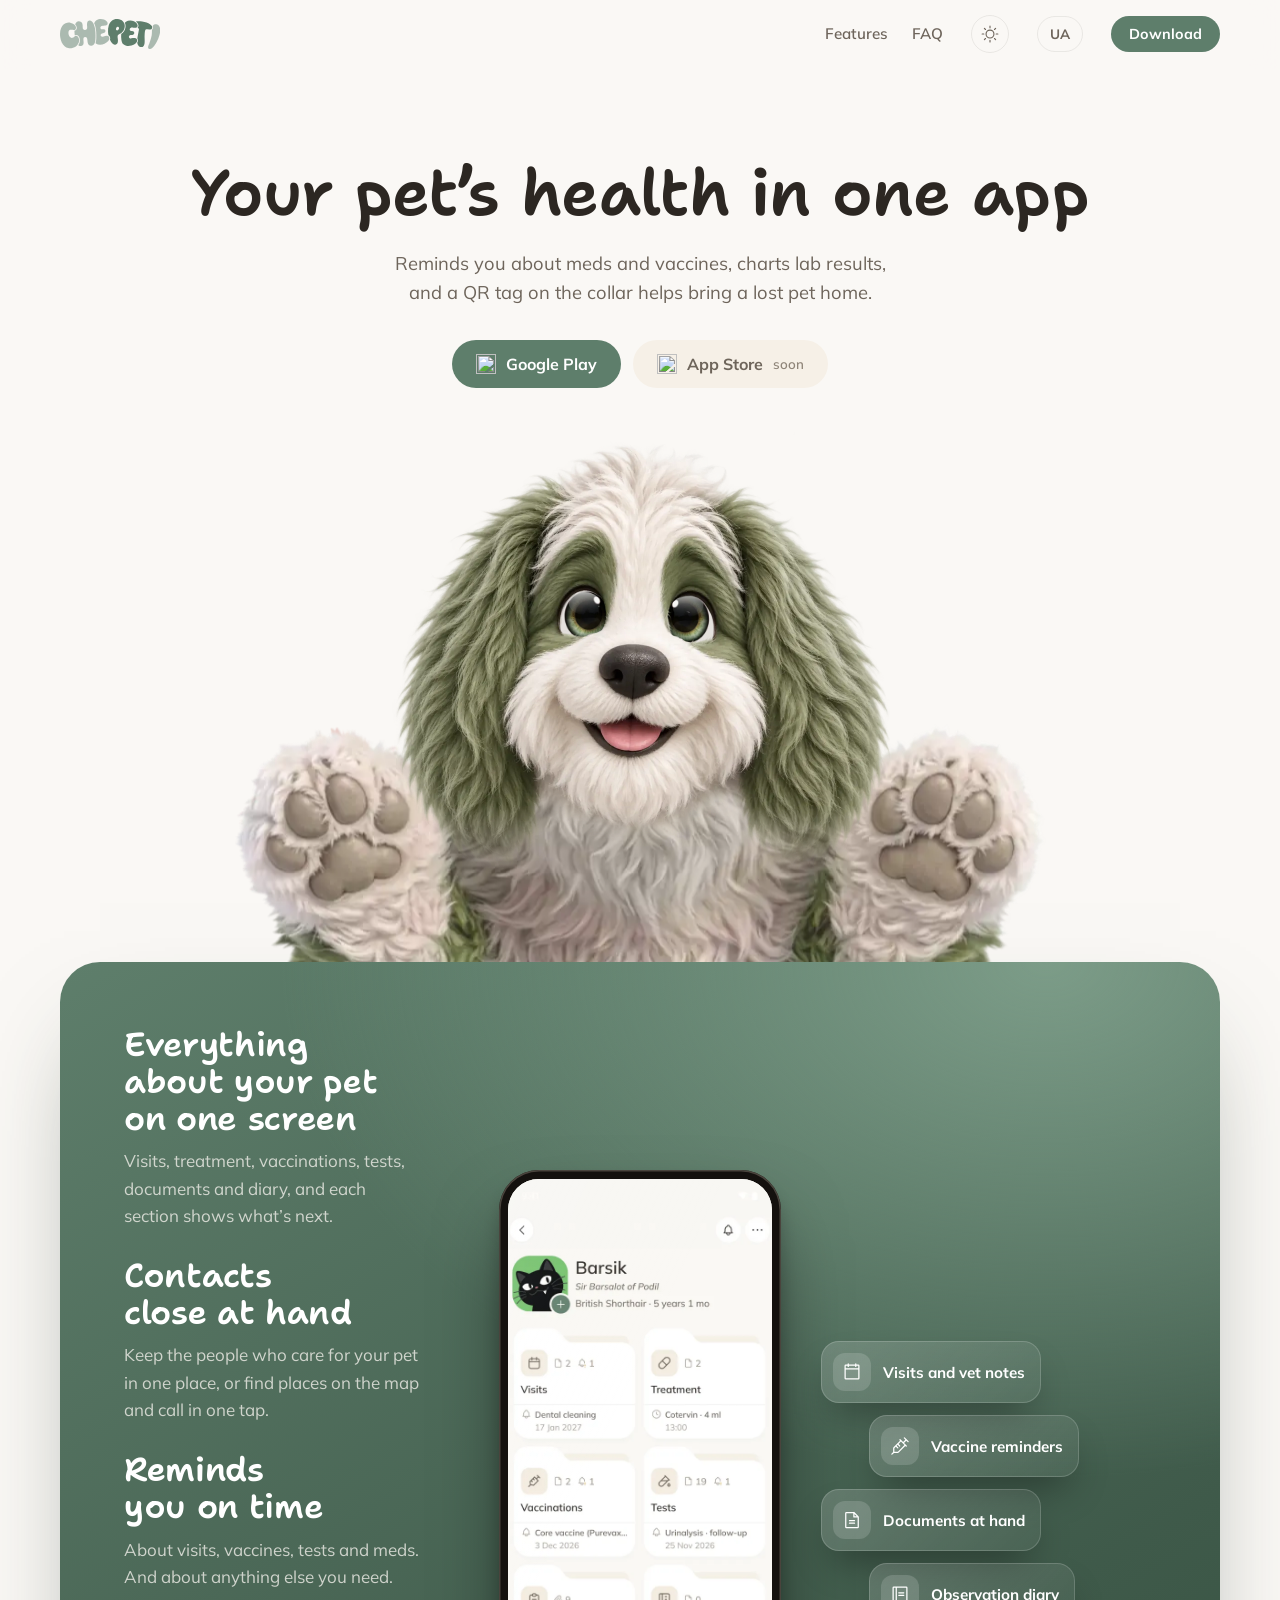
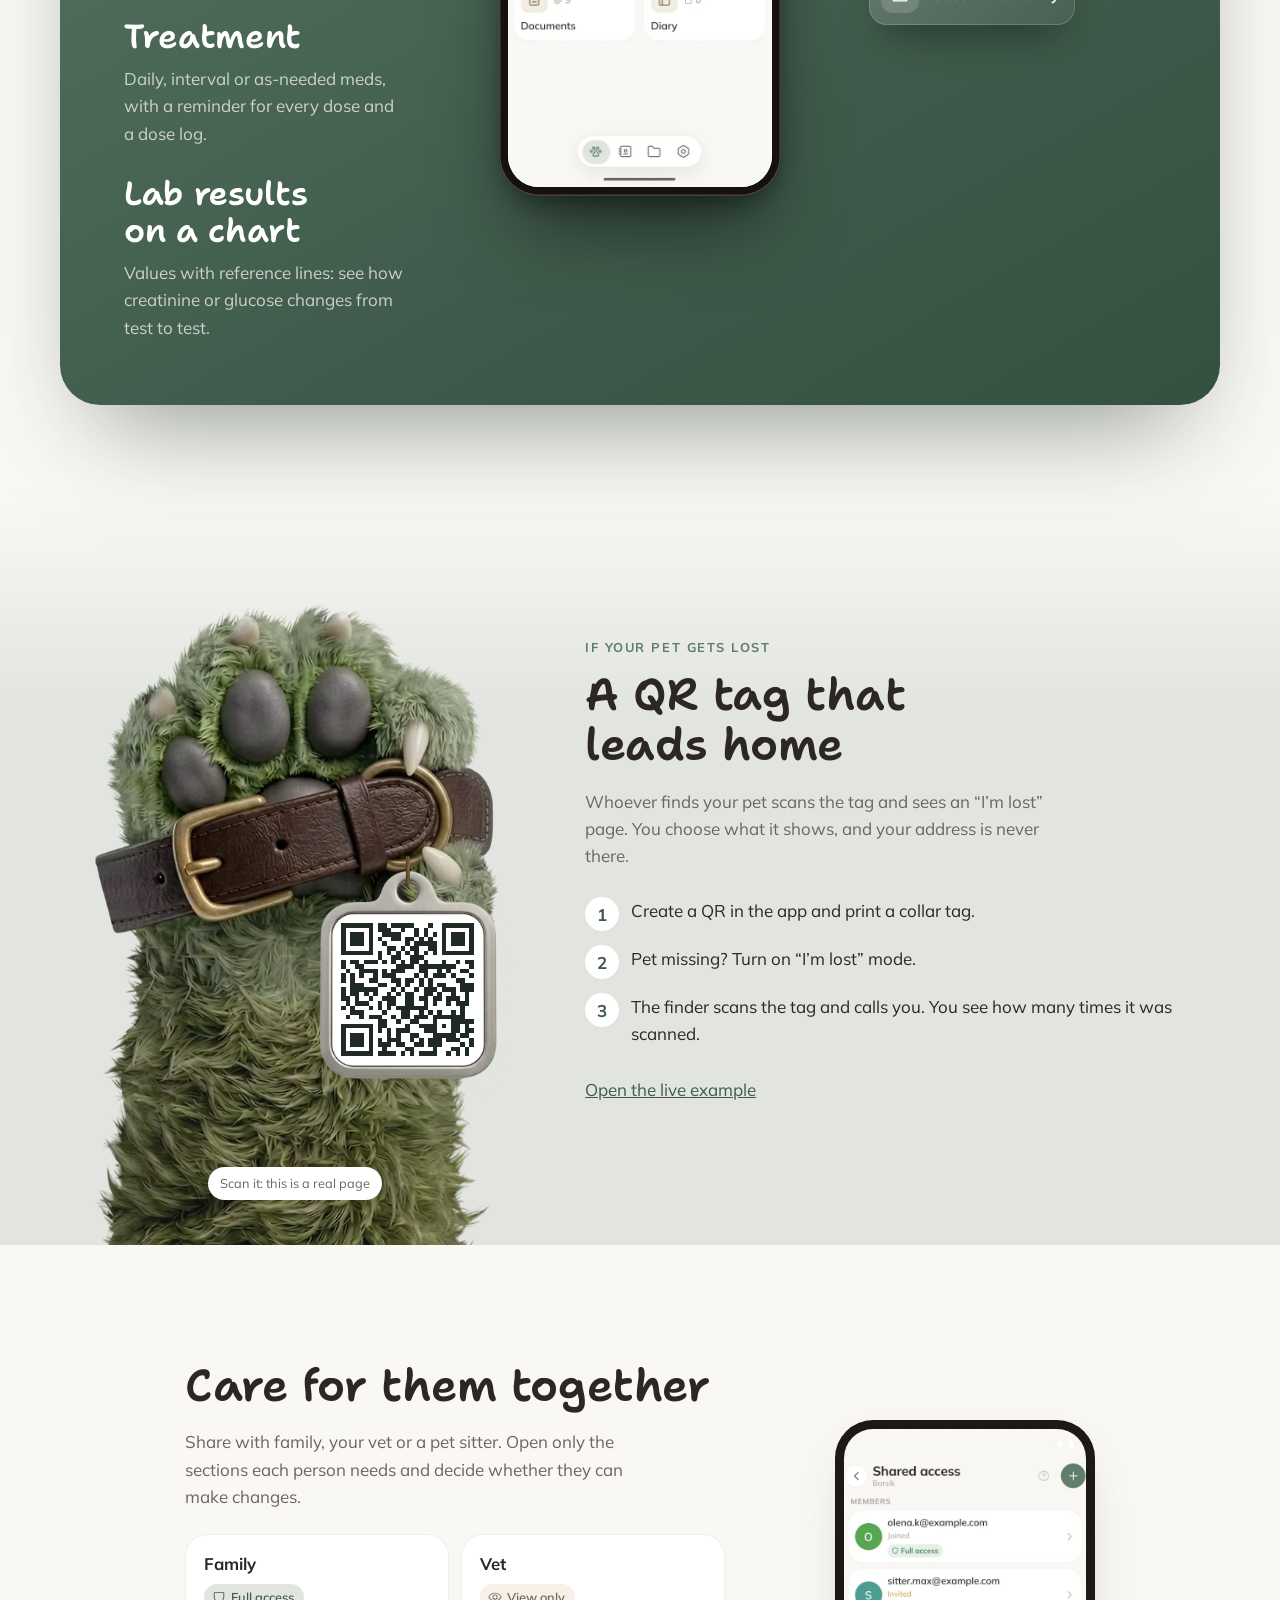
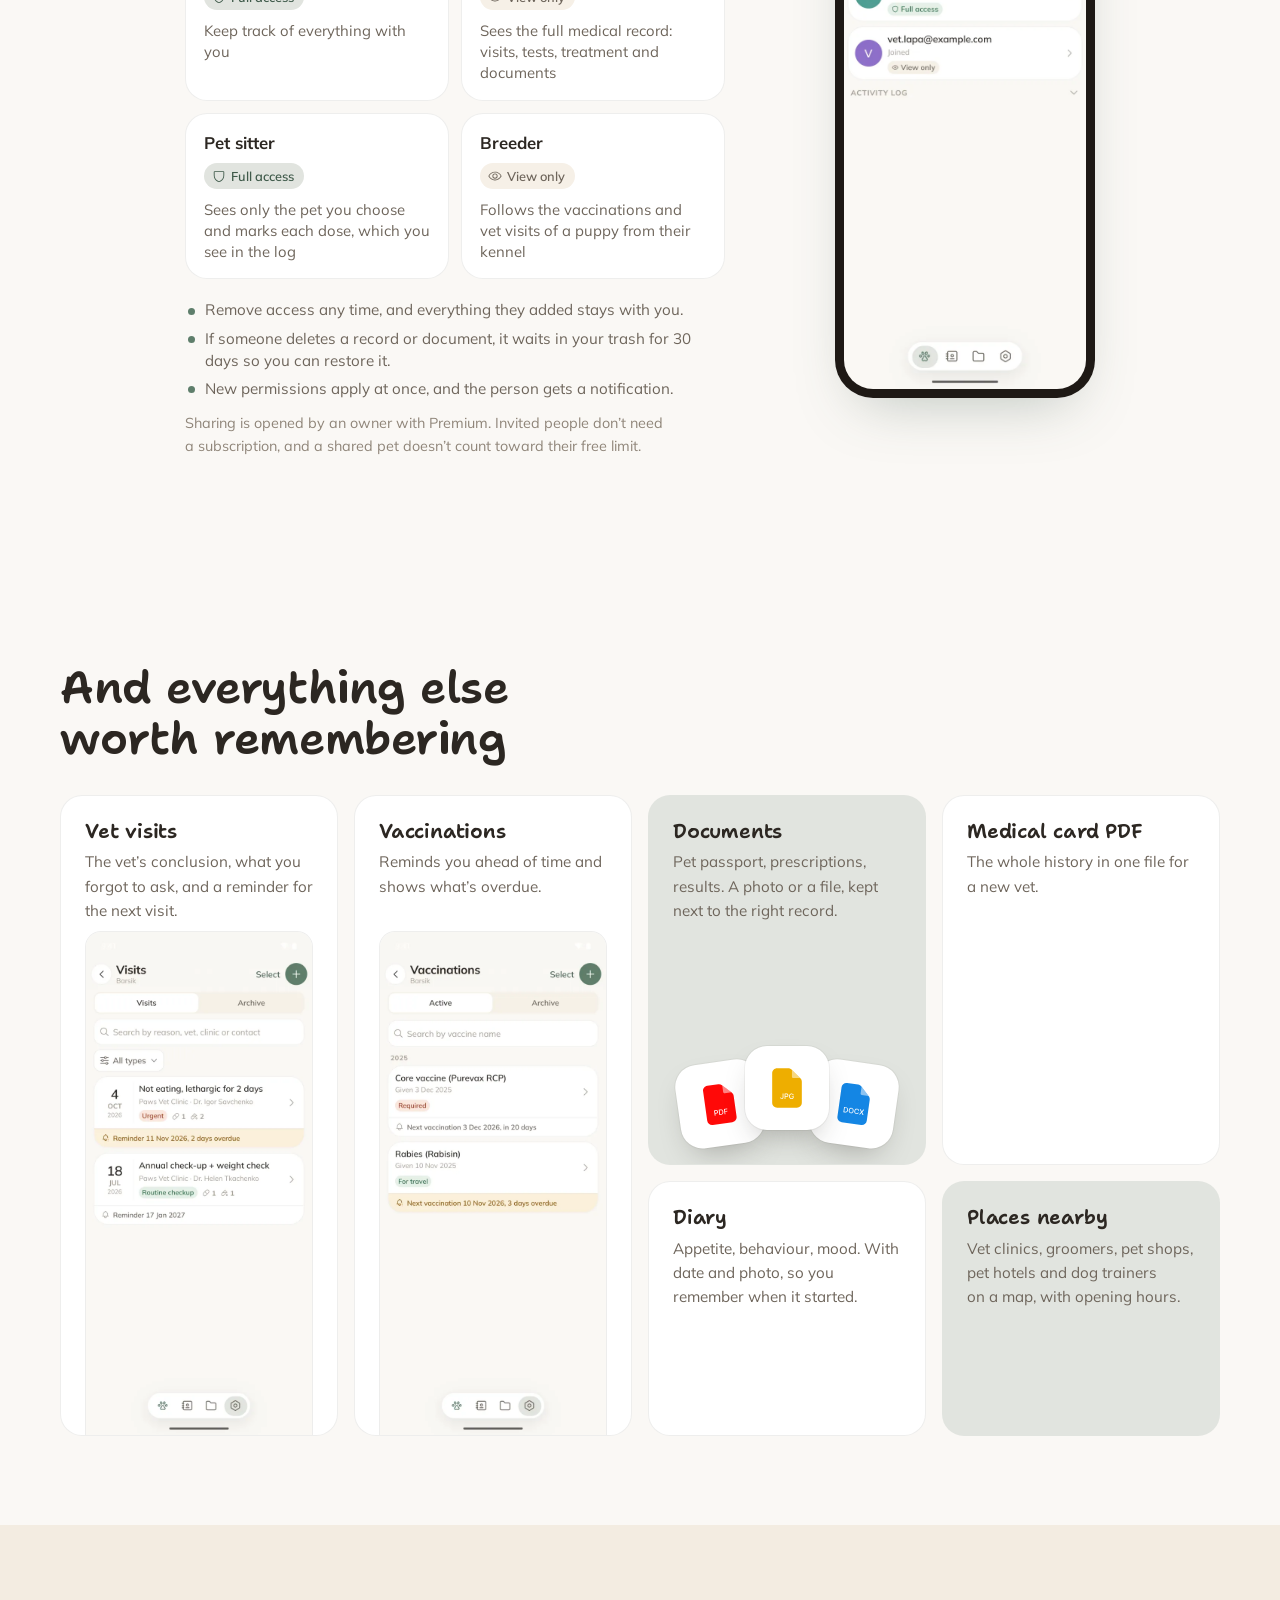
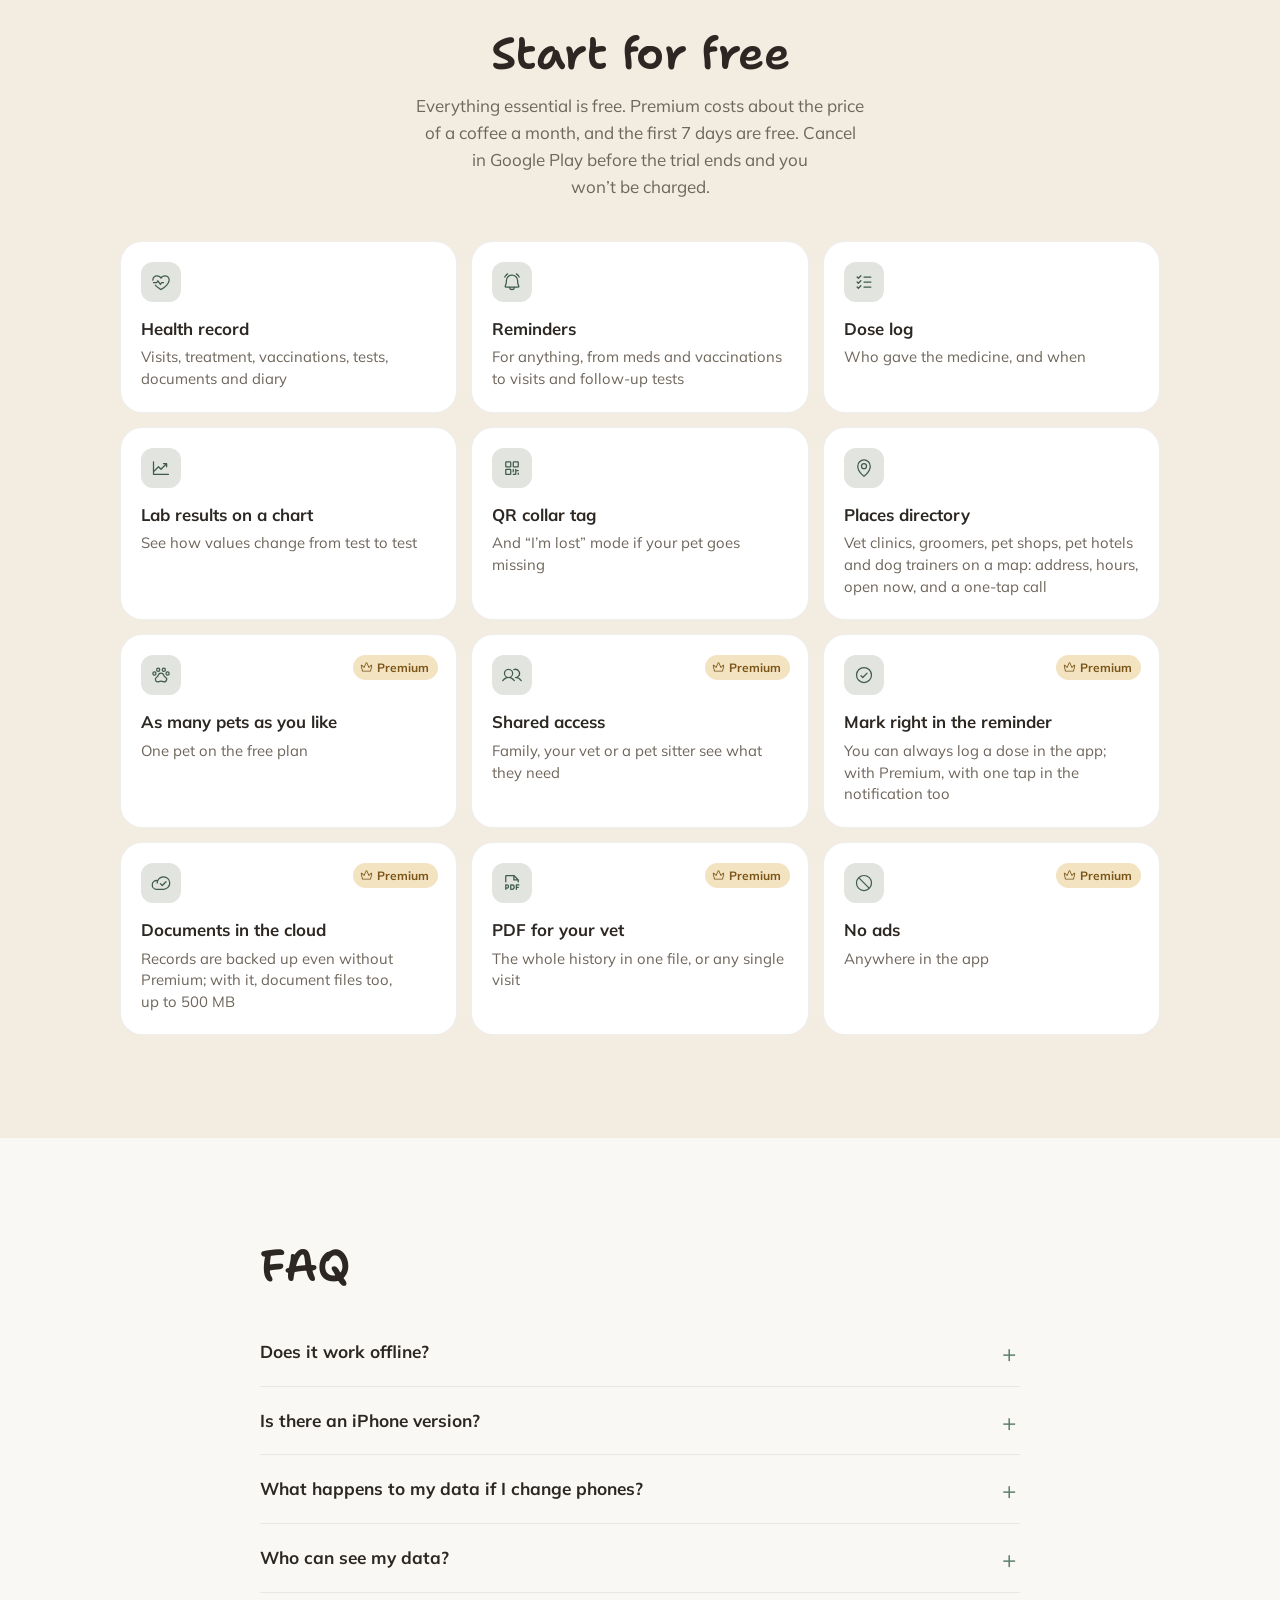
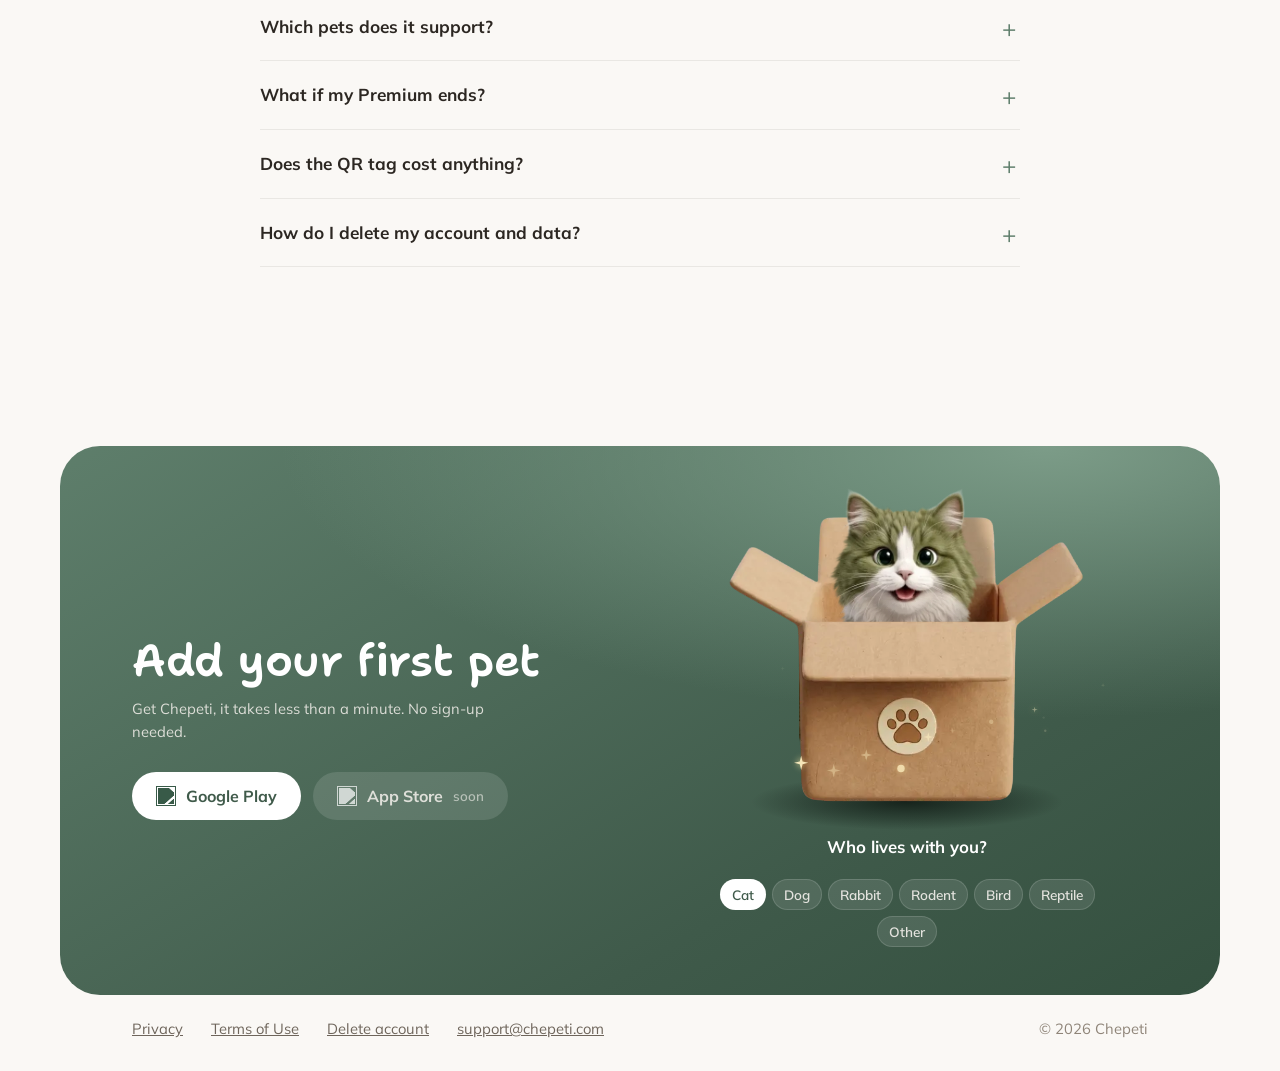
==== commit 8858849c: "Лендінг FAQ: відновлення лише з підтвердженим email (не просто з акаунтом) Co-Authored-By: Claude Op" ====
--- a/en/index.html
+++ b/en/index.html
@@ -27,7 +27,7 @@
 <script src="https://cdnjs.cloudflare.com/ajax/libs/gsap/3.12.5/gsap.min.js" defer></script>
 <script src="https://cdnjs.cloudflare.com/ajax/libs/gsap/3.12.5/ScrollTrigger.min.js" defer></script>
 <script type="application/ld+json">{"@context": "https://schema.org", "@type": "MobileApplication", "name": "Chepeti", "operatingSystem": "Android", "applicationCategory": "LifestyleApplication", "inLanguage": ["uk", "en"], "description": "Medication and vaccine reminders, lab results on a chart, documents, family sharing and a QR collar tag to bring a lost pet home.", "url": "https://chepeti.com/en/", "installUrl": "https://play.google.com/store/apps/details?id=com.chepeti.app", "offers": {"@type": "Offer", "price": "0", "priceCurrency": "USD"}}</script>
-<script type="application/ld+json">{"@context": "https://schema.org", "@type": "FAQPage", "mainEntity": [{"@type": "Question", "name": "Does it work offline?", "acceptedAnswer": {"@type": "Answer", "text": "Yes. Data lives on your phone and reminders arrive without a connection. You need internet for cloud backup, sharing and the QR page. Anything you add offline stays on your phone and goes to the cloud once you’re back online."}}, {"@type": "Question", "name": "Is there an iPhone version?", "acceptedAnswer": {"@type": "Answer", "text": "It’s on the way. Chepeti is on Google Play now, and the iPhone version is coming to the App Store. Until then, someone with an iPhone can’t join a shared pet."}}, {"@type": "Question", "name": "What happens to my data if I change phones?", "acceptedAnswer": {"@type": "Answer", "text": "If you’ve added and confirmed your email, sign in on the new phone and all your records come back: visits, treatment, vaccinations, tests and diary. With Premium, your document files come back too. Without an account, records live only on your phone, and if it’s lost, they go with it."}}, {"@type": "Question", "name": "Who can see my data?", "acceptedAnswer": {"@type": "Answer", "text": "Only you and the people you share access with. Without an account everything stays on your phone; an account is only for cloud backup, QR and sharing. Analytics turn on only with your consent, and you can delete everything in one tap in the app."}}, {"@type": "Question", "name": "Which pets does it support?", "acceptedAnswer": {"@type": "Answer", "text": "Cats, dogs, rabbits, rodents, birds, reptiles and more."}}, {"@type": "Question", "name": "What if my Premium ends?", "acceptedAnswer": {"@type": "Answer", "text": "All your pets and records stay, and you can keep adding new entries. You won’t be able to add another pet, share access or make a PDF, and existing sharing is paused. You can download your document files from the cloud to your phone; the app shows the date."}}, {"@type": "Question", "name": "Does the QR tag cost anything?", "acceptedAnswer": {"@type": "Answer", "text": "No, the QR is free. The app makes the image, and you print or order the tag wherever suits you. Whoever finds your pet opens the page with their phone camera, no app needed."}}, {"@type": "Question", "name": "How do I delete my account and data?", "acceptedAnswer": {"@type": "Answer", "text": "In the app: Profile, then “Data and privacy”. Or on the account deletion page."}}]}</script>
+<script type="application/ld+json">{"@context": "https://schema.org", "@type": "FAQPage", "mainEntity": [{"@type": "Question", "name": "Does it work offline?", "acceptedAnswer": {"@type": "Answer", "text": "Yes. Data lives on your phone and reminders arrive without a connection. You need internet for cloud backup, sharing and the QR page. Anything you add offline stays on your phone and goes to the cloud once you’re back online."}}, {"@type": "Question", "name": "Is there an iPhone version?", "acceptedAnswer": {"@type": "Answer", "text": "It’s on the way. Chepeti is on Google Play now, and the iPhone version is coming to the App Store. Until then, someone with an iPhone can’t join a shared pet."}}, {"@type": "Question", "name": "What happens to my data if I change phones?", "acceptedAnswer": {"@type": "Answer", "text": "If you’ve added and confirmed your email, sign in on the new phone and all your records come back: visits, treatment, vaccinations, tests and diary. With Premium, your document files come back too. Without a confirmed email there’s no way to restore them: if the phone is lost, so are they."}}, {"@type": "Question", "name": "Who can see my data?", "acceptedAnswer": {"@type": "Answer", "text": "Only you and the people you share access with. Without an account everything stays on your phone; an account is only for cloud backup, QR and sharing. Analytics turn on only with your consent, and you can delete everything in one tap in the app."}}, {"@type": "Question", "name": "Which pets does it support?", "acceptedAnswer": {"@type": "Answer", "text": "Cats, dogs, rabbits, rodents, birds, reptiles and more."}}, {"@type": "Question", "name": "What if my Premium ends?", "acceptedAnswer": {"@type": "Answer", "text": "All your pets and records stay, and you can keep adding new entries. You won’t be able to add another pet, share access or make a PDF, and existing sharing is paused. You can download your document files from the cloud to your phone; the app shows the date."}}, {"@type": "Question", "name": "Does the QR tag cost anything?", "acceptedAnswer": {"@type": "Answer", "text": "No, the QR is free. The app makes the image, and you print or order the tag wherever suits you. Whoever finds your pet opens the page with their phone camera, no app needed."}}, {"@type": "Question", "name": "How do I delete my account and data?", "acceptedAnswer": {"@type": "Answer", "text": "In the app: Profile, then “Data and privacy”. Or on the account deletion page."}}]}</script>
 </head>
 <body>
 <svg class="grid-bg" aria-hidden="true"></svg>
@@ -108,7 +108,7 @@
 
 <section class="faq" id="faq"><div class="wrap">
   <h2>FAQ</h2>
-  <details><summary>Does it work offline?</summary><p>Yes. Data lives on your phone and reminders arrive without a connection. You need internet for cloud backup, sharing and the QR page. Anything you add offline stays on your phone and goes to the cloud once you’re back online.</p></details><details><summary>Is there an iPhone version?</summary><p>It’s on the way. Chepeti is on Google Play now, and the iPhone version is coming to the App Store. Until then, someone with an iPhone can’t join a shared pet.</p></details><details><summary>What happens to my data if I change phones?</summary><p>If you’ve added and confirmed your email, sign in on the new phone and all your records come back: visits, treatment, vaccinations, tests and diary. With Premium, your document files come back too. Without an account, records live only on your phone, and if it’s lost, they go with it.</p></details><details><summary>Who can see my data?</summary><p>Only you and the people you share access with. Without an account everything stays on your phone; an account is only for cloud backup, QR and sharing. Analytics turn on only with your consent, and you can delete everything in one tap in the app.</p></details><details><summary>Which pets does it support?</summary><p>Cats, dogs, rabbits, rodents, birds, reptiles and more.</p></details><details><summary>What if my Premium ends?</summary><p>All your pets and records stay, and you can keep adding new entries. You won’t be able to add another pet, share access or make a PDF, and existing sharing is paused. You can download your document files from the cloud to your phone; the app shows the date.</p></details><details><summary>Does the QR tag cost anything?</summary><p>No, the QR is free. The app makes the image, and you print or order the tag wherever suits you. Whoever finds your pet opens the page with their phone camera, no app needed.</p></details><details><summary>How do I delete my account and data?</summary><p>In the app: Profile, then “Data and privacy”. Or on the <a href="/en/delete-account.html">account deletion page</a>.</p></details>
+  <details><summary>Does it work offline?</summary><p>Yes. Data lives on your phone and reminders arrive without a connection. You need internet for cloud backup, sharing and the QR page. Anything you add offline stays on your phone and goes to the cloud once you’re back online.</p></details><details><summary>Is there an iPhone version?</summary><p>It’s on the way. Chepeti is on Google Play now, and the iPhone version is coming to the App Store. Until then, someone with an iPhone can’t join a shared pet.</p></details><details><summary>What happens to my data if I change phones?</summary><p>If you’ve added and confirmed your email, sign in on the new phone and all your records come back: visits, treatment, vaccinations, tests and diary. With Premium, your document files come back too. Without a confirmed email there’s no way to restore them: if the phone is lost, so are they.</p></details><details><summary>Who can see my data?</summary><p>Only you and the people you share access with. Without an account everything stays on your phone; an account is only for cloud backup, QR and sharing. Analytics turn on only with your consent, and you can delete everything in one tap in the app.</p></details><details><summary>Which pets does it support?</summary><p>Cats, dogs, rabbits, rodents, birds, reptiles and more.</p></details><details><summary>What if my Premium ends?</summary><p>All your pets and records stay, and you can keep adding new entries. You won’t be able to add another pet, share access or make a PDF, and existing sharing is paused. You can download your document files from the cloud to your phone; the app shows the date.</p></details><details><summary>Does the QR tag cost anything?</summary><p>No, the QR is free. The app makes the image, and you print or order the tag wherever suits you. Whoever finds your pet opens the page with their phone camera, no app needed.</p></details><details><summary>How do I delete my account and data?</summary><p>In the app: Profile, then “Data and privacy”. Or on the <a href="/en/delete-account.html">account deletion page</a>.</p></details>
 </div></section>
 
 </main>
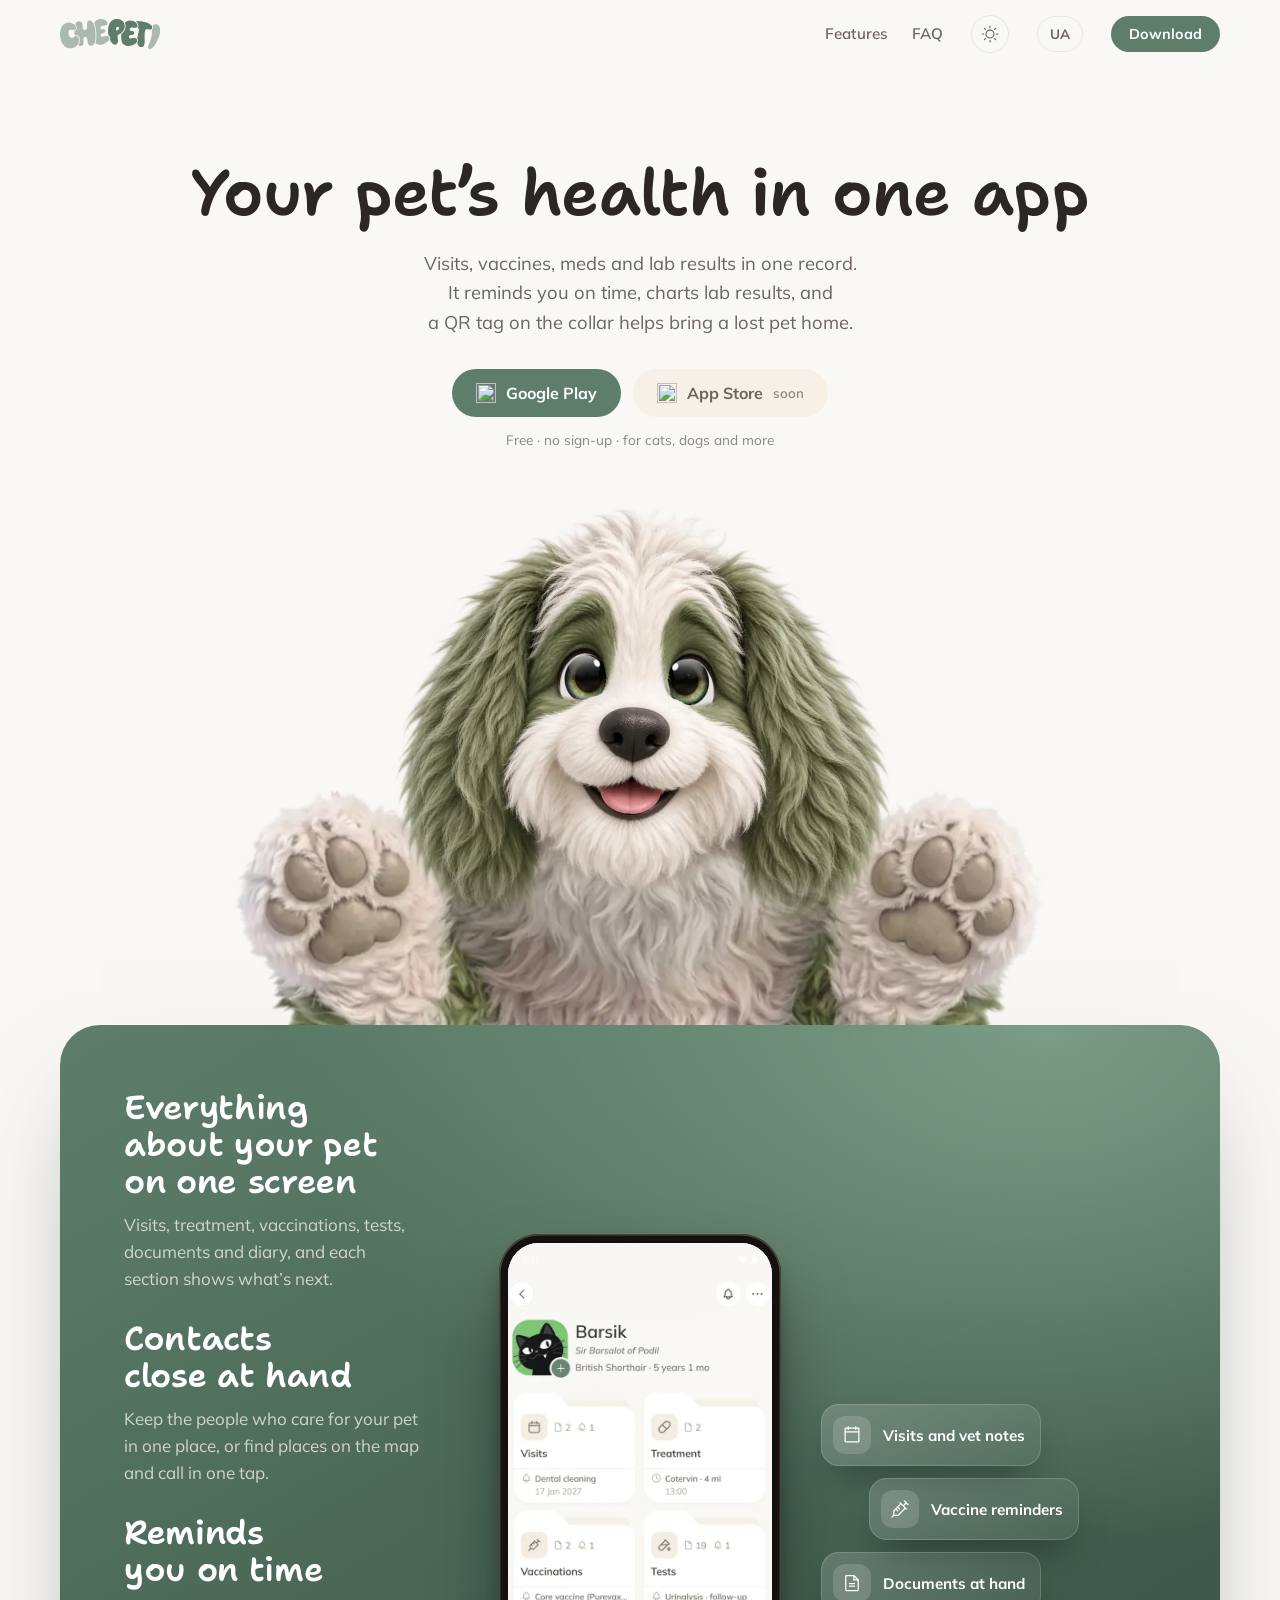
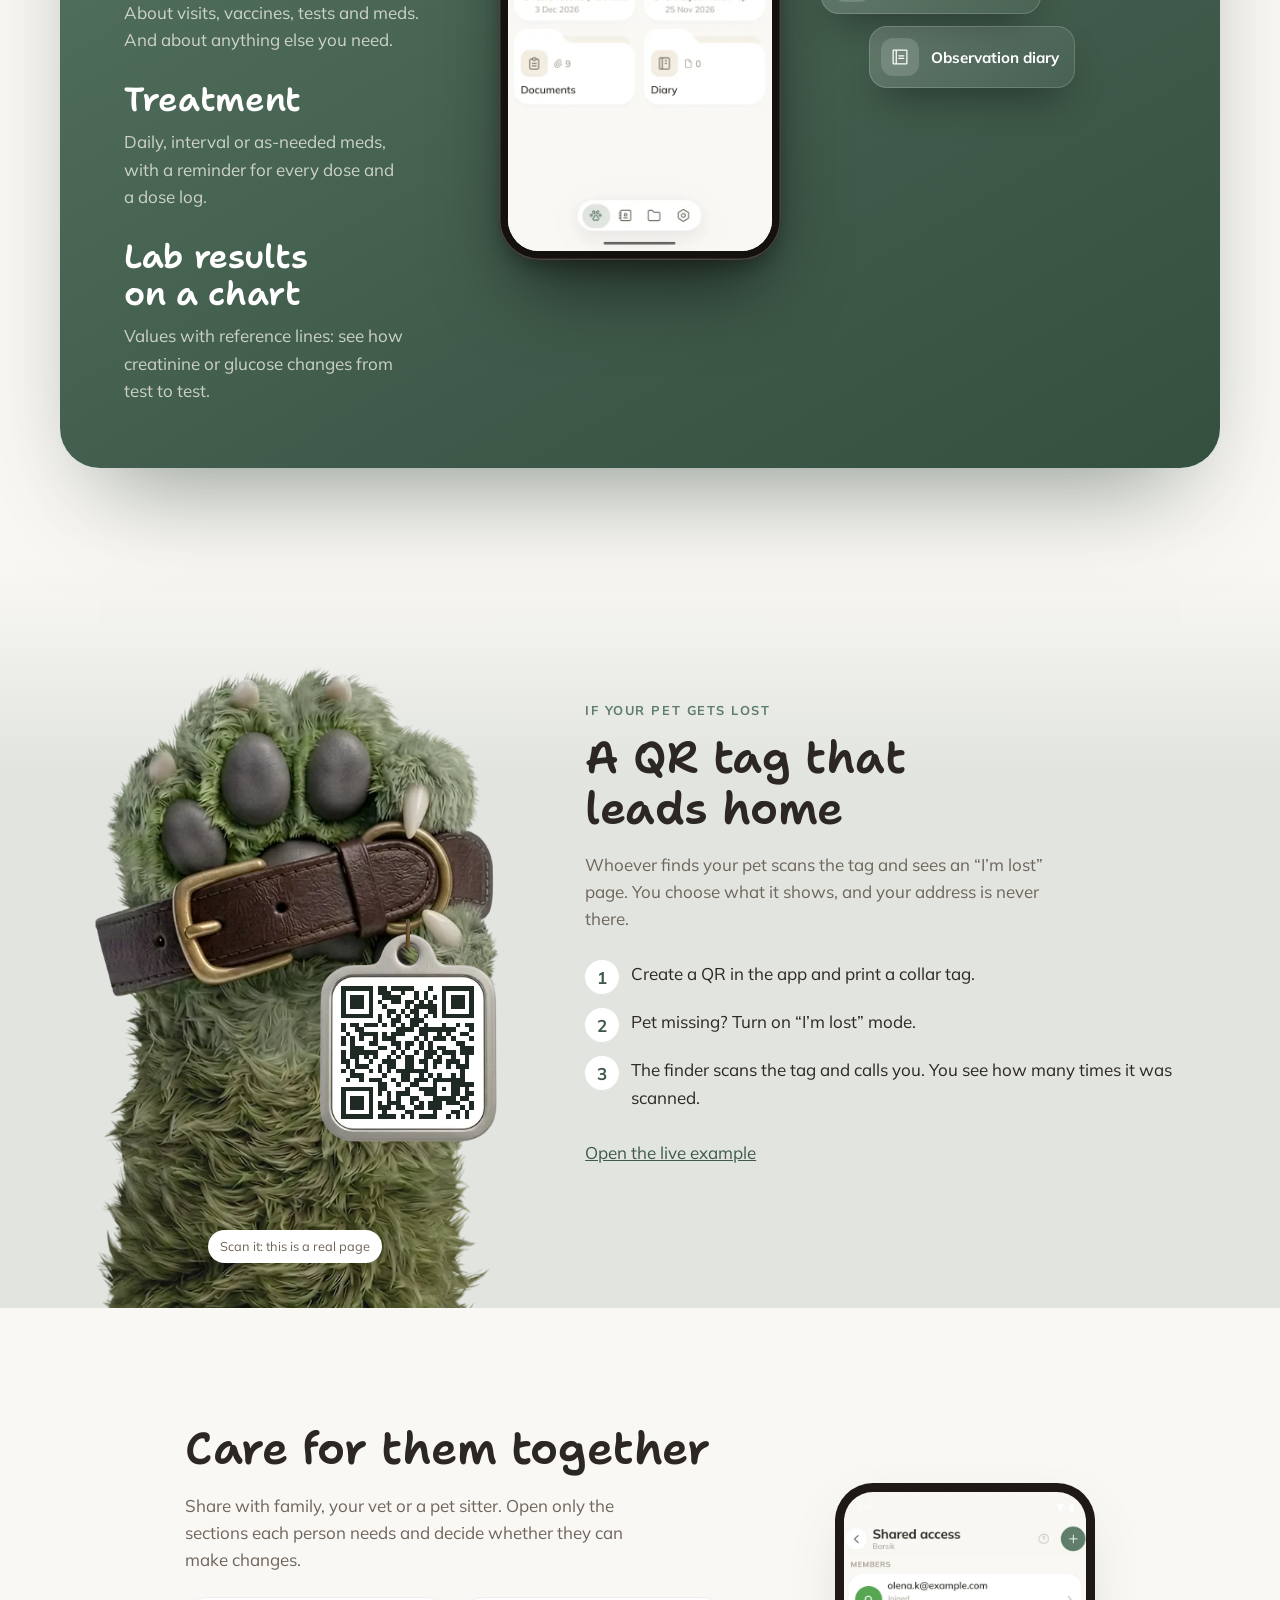
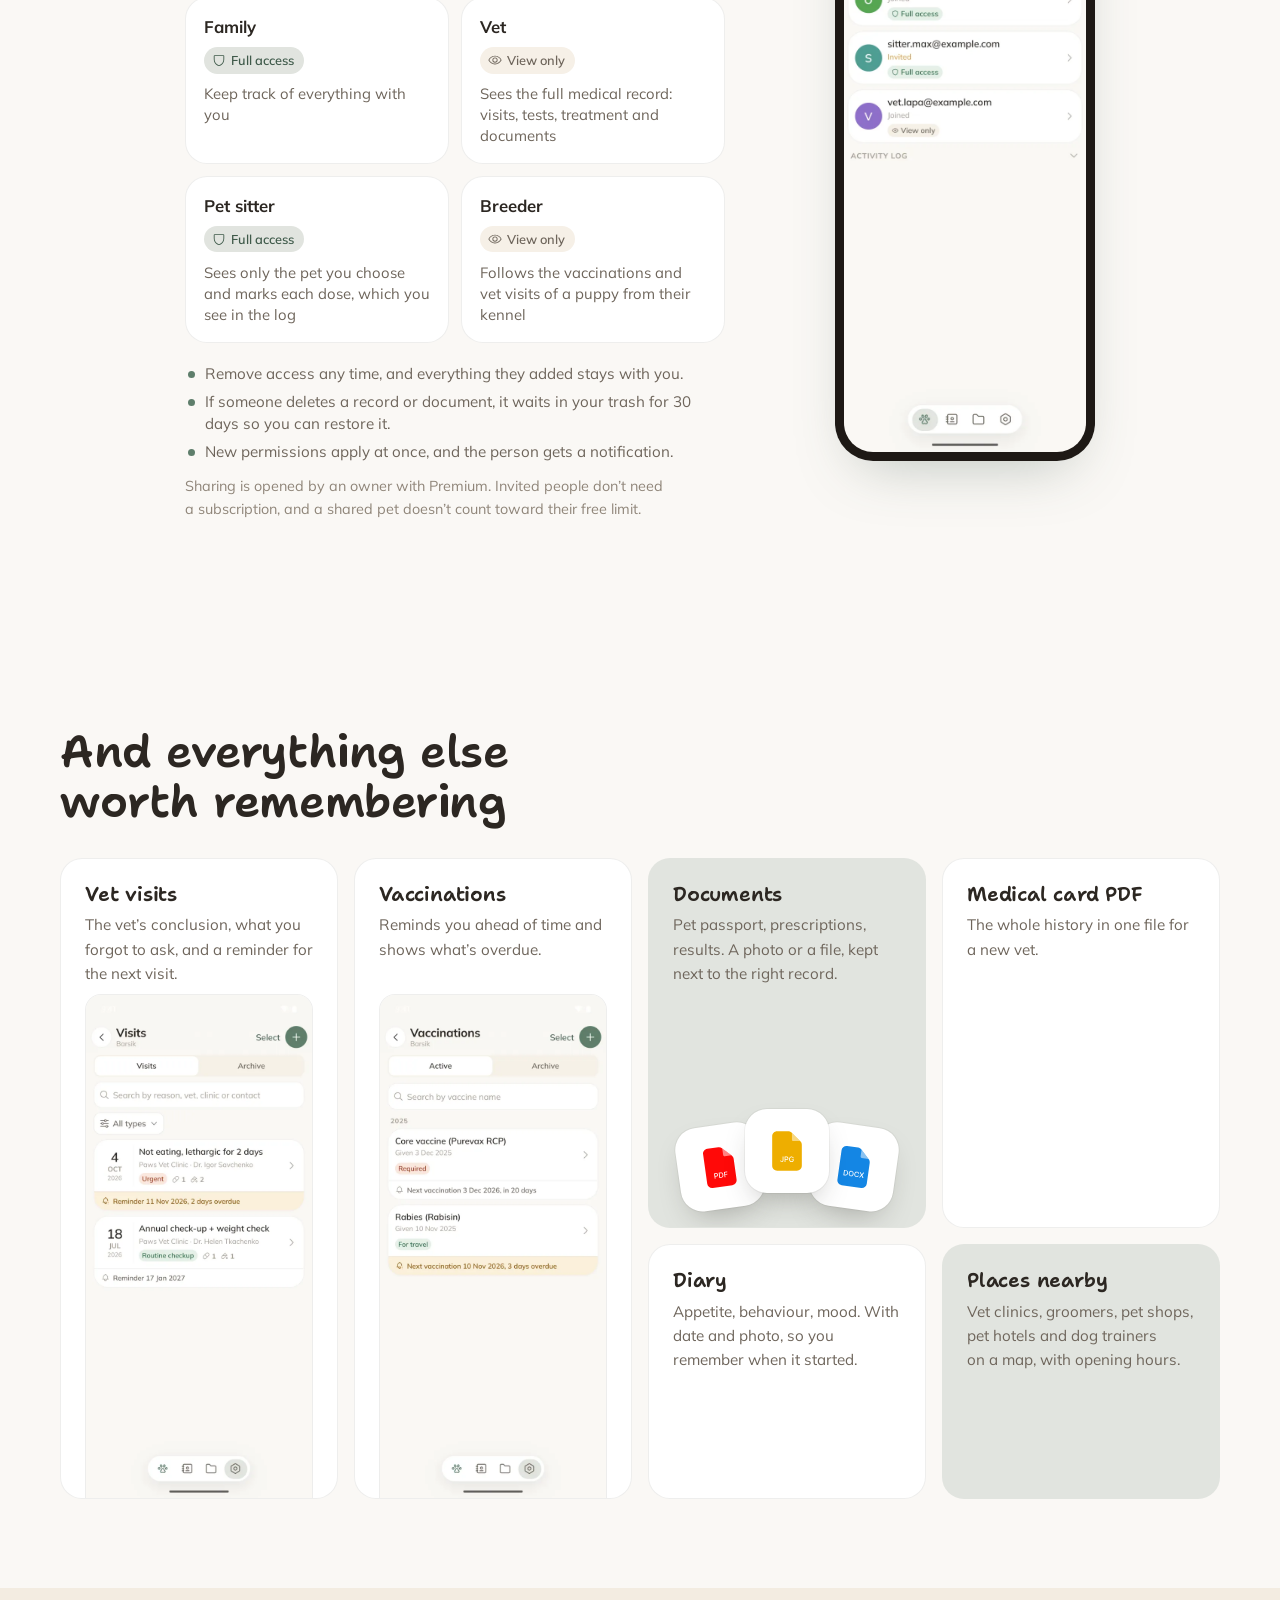
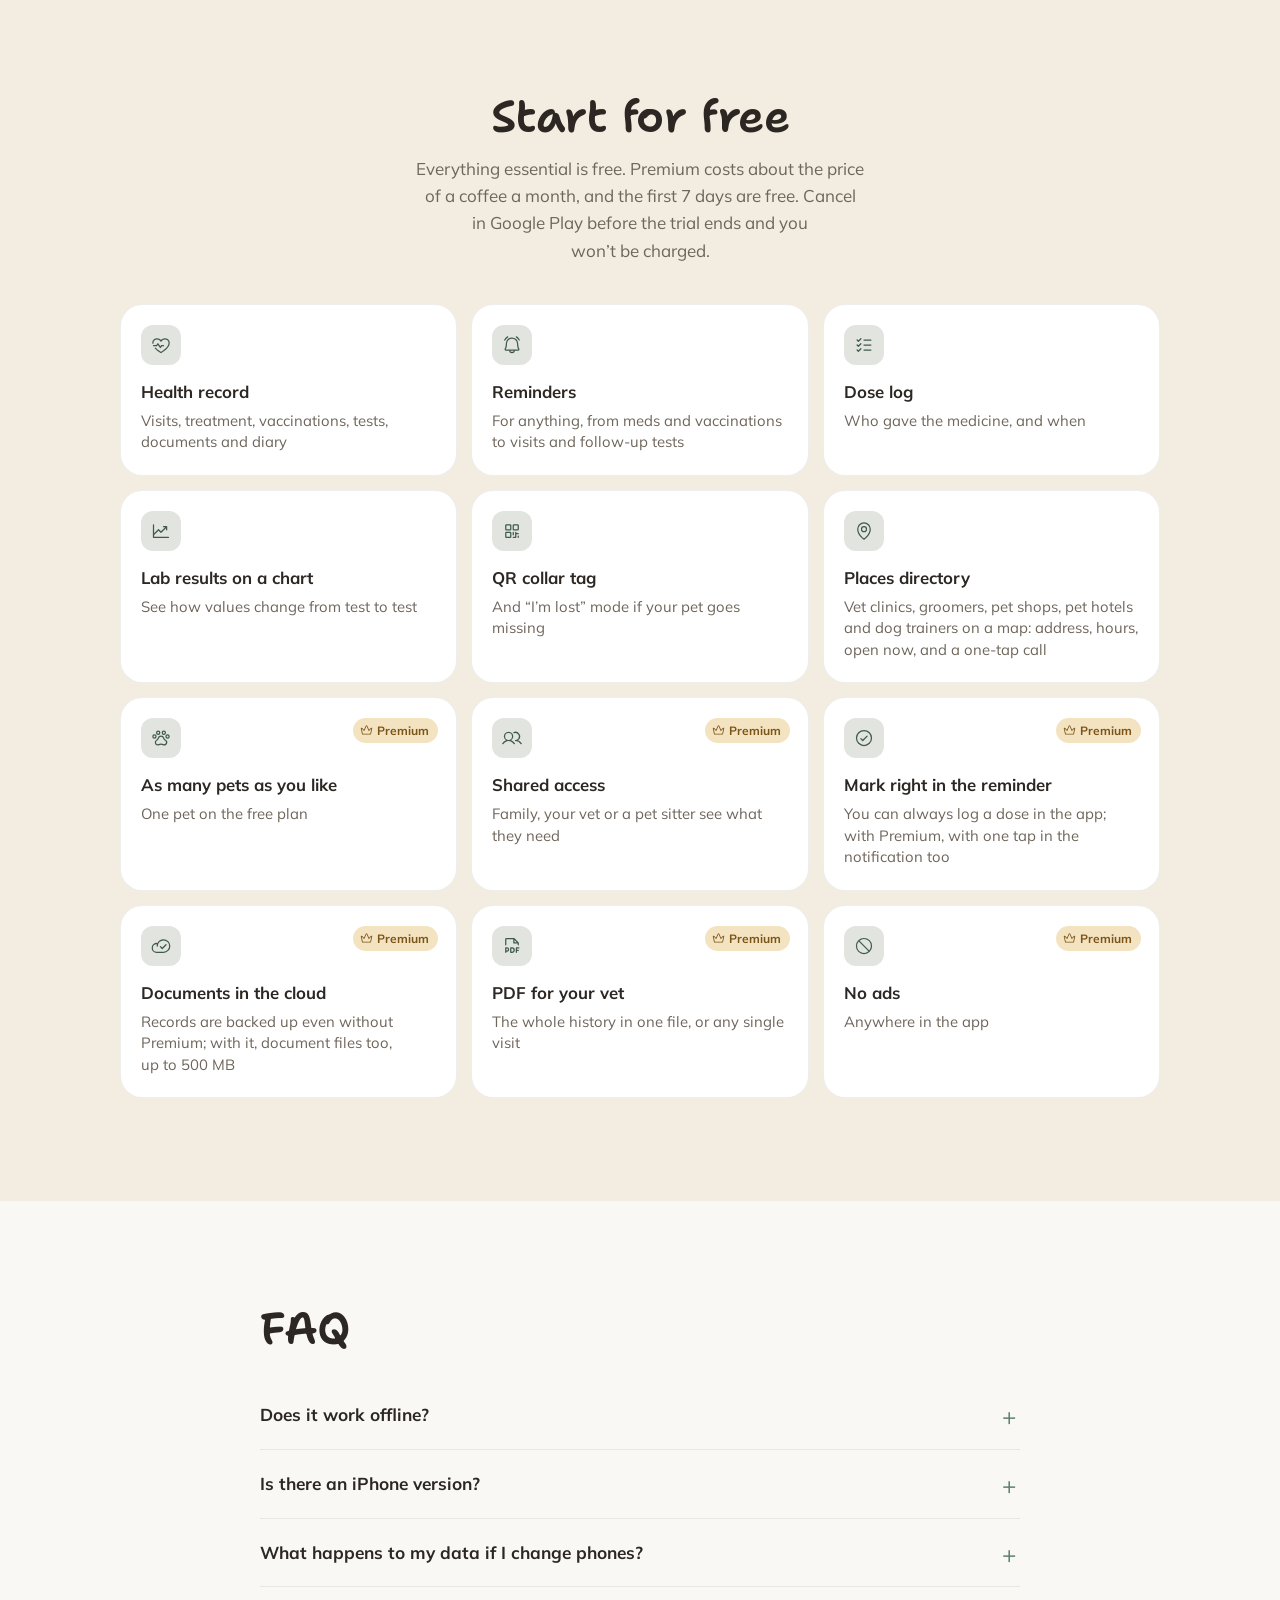
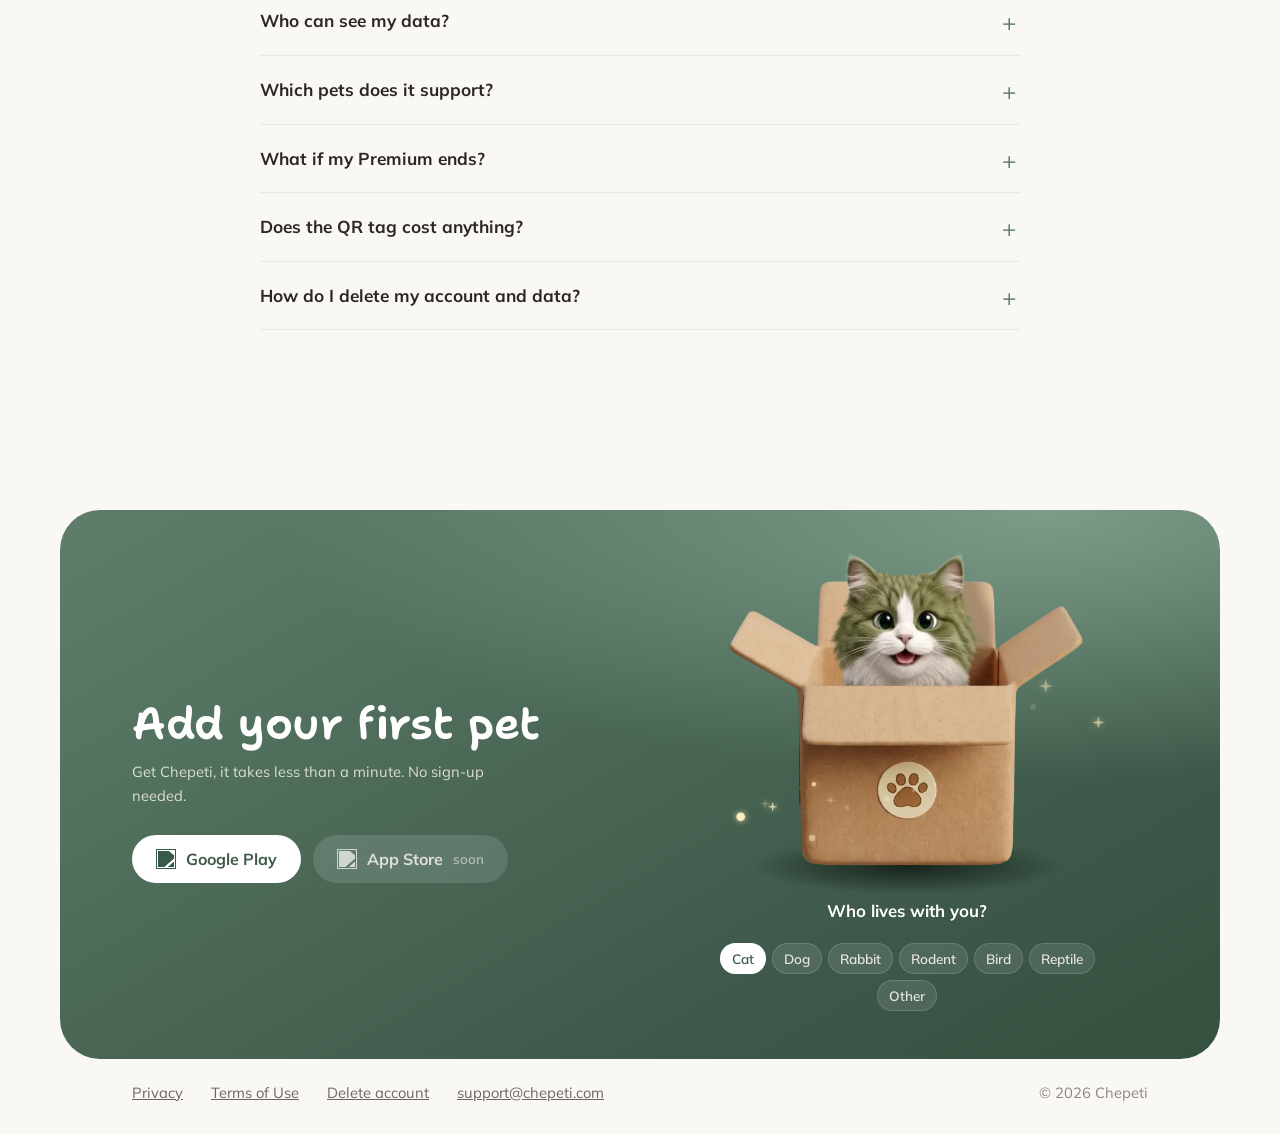
==== commit 8e331a3d: "Лендінг: перший екран — підзаголовок починається з медкартки, під кнопками «Безкоштовно · без реєстр" ====
--- a/en/index.html
+++ b/en/index.html
@@ -22,7 +22,7 @@
 <meta property="og:locale" content="en_US">
 <link rel="icon" href="/assets/favicon.png">
 <link rel="preload" href="/assets/fonts/Mulish_700Bold.ttf" as="font" type="font/ttf" crossorigin>
-<link rel="stylesheet" href="/assets/landing.css?v=ed5dc754">
+<link rel="stylesheet" href="/assets/landing.css?v=651f9cce">
 <script>document.documentElement.classList.add('js');try{var th=localStorage.getItem('theme');if(th)document.documentElement.dataset.theme=th}catch(e){}</script>
 <script src="https://cdnjs.cloudflare.com/ajax/libs/gsap/3.12.5/gsap.min.js" defer></script>
 <script src="https://cdnjs.cloudflare.com/ajax/libs/gsap/3.12.5/ScrollTrigger.min.js" defer></script>
@@ -43,8 +43,9 @@
 <section class="tour" id="features"><div class="tour-stage">
   <div class="tour-intro"><div class="wrap">
     <h1>Your pet’s health in one app</h1>
-    <p class="lead">Reminds you about meds and vaccines, charts lab results, and a QR tag on the collar helps bring a lost pet home.</p>
+    <p class="lead">Visits, vaccines, meds and lab results in one record. It reminds you on time, charts lab results, and a QR tag on the collar helps bring a lost pet home.</p>
     <div class="cta-row"><a class="btn btn-primary" href="https://play.google.com/store/apps/details?id=com.chepeti.app" rel="noopener"><img class="mono" src="https://cdn.simpleicons.org/googleplay/ffffff" alt="" width="20" height="20">Google Play</a><span class="btn btn-soon" aria-disabled="true"><img src="https://cdn.simpleicons.org/apple/8F8579" alt="" width="20" height="20">App Store <small>soon</small></span></div>
+    <p class="cta-note">Free · no sign-up · for cats, dogs and more</p>
     <div class="dog" aria-hidden="true">
       <img class="body" src="/assets/dog/body.webp" alt="" width="1200" height="1200">
       <img class="eye eye-l" src="/assets/dog/eye-l.webp" alt="" width="226" height="226">
--- a/assets/landing.css
+++ b/assets/landing.css
@@ -233,6 +233,7 @@
 .tour-intro h1 { max-width: 20ch; margin-inline: auto; font-size: clamp(2.3rem, 5vw, 4.2rem); }
 .tour-intro .lead { margin: 20px auto 32px; text-align: center; max-width: 56ch; }
 .tour-intro .cta-row { justify-content: center; }
+.cta-note { margin: 12px 0 0; font-size: .85rem; color: var(--ink3); }
 .tour-intro .ill { width: min(60vw, 230px); margin: 28px auto 0; }
 .tour-card { margin: 0 auto clamp(48px, 7vw, 96px); width: min(1160px, 100% - 40px); border-radius: 40px; overflow: hidden; color: #F4F1EC;
   background: radial-gradient(120% 90% at 85% 0%, #7C9C88 0%, transparent 55%), linear-gradient(150deg, #5E7E6B 0%, #3F5A4A 70%, #34503F 100%);
